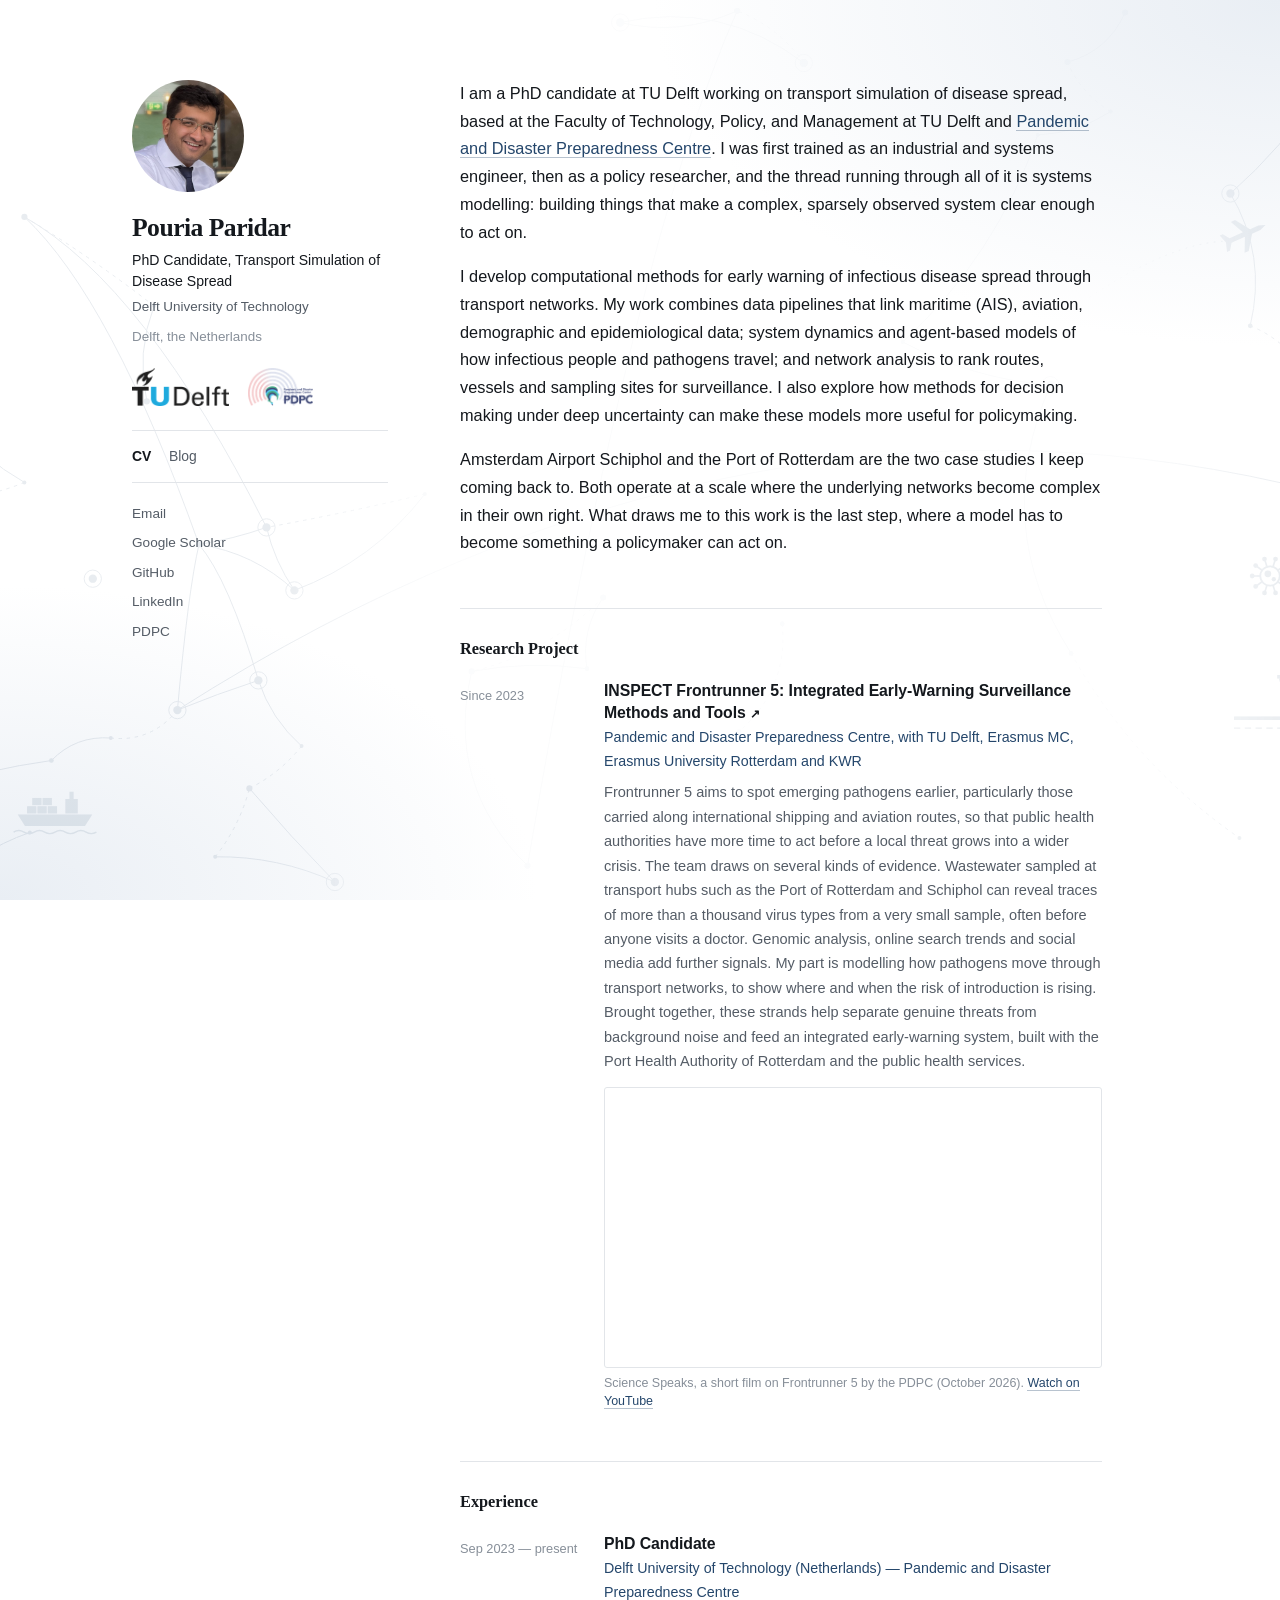
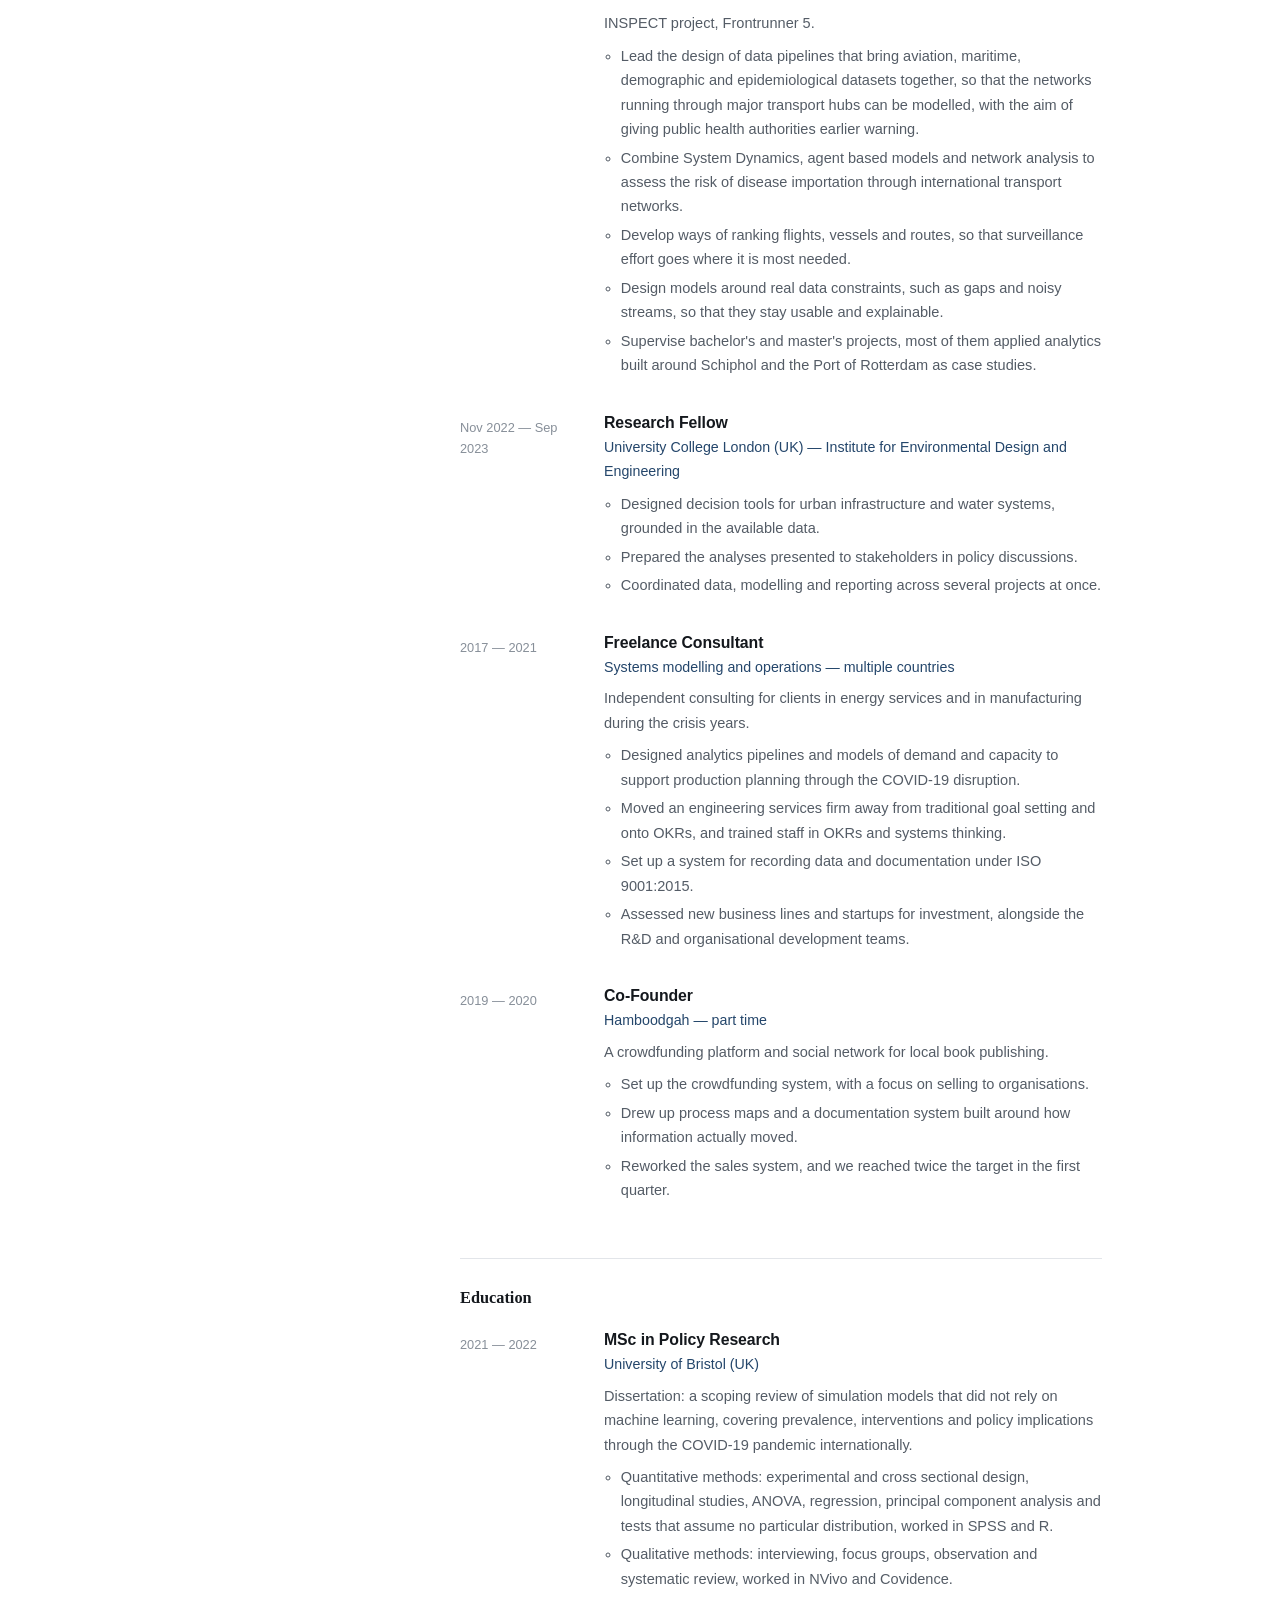
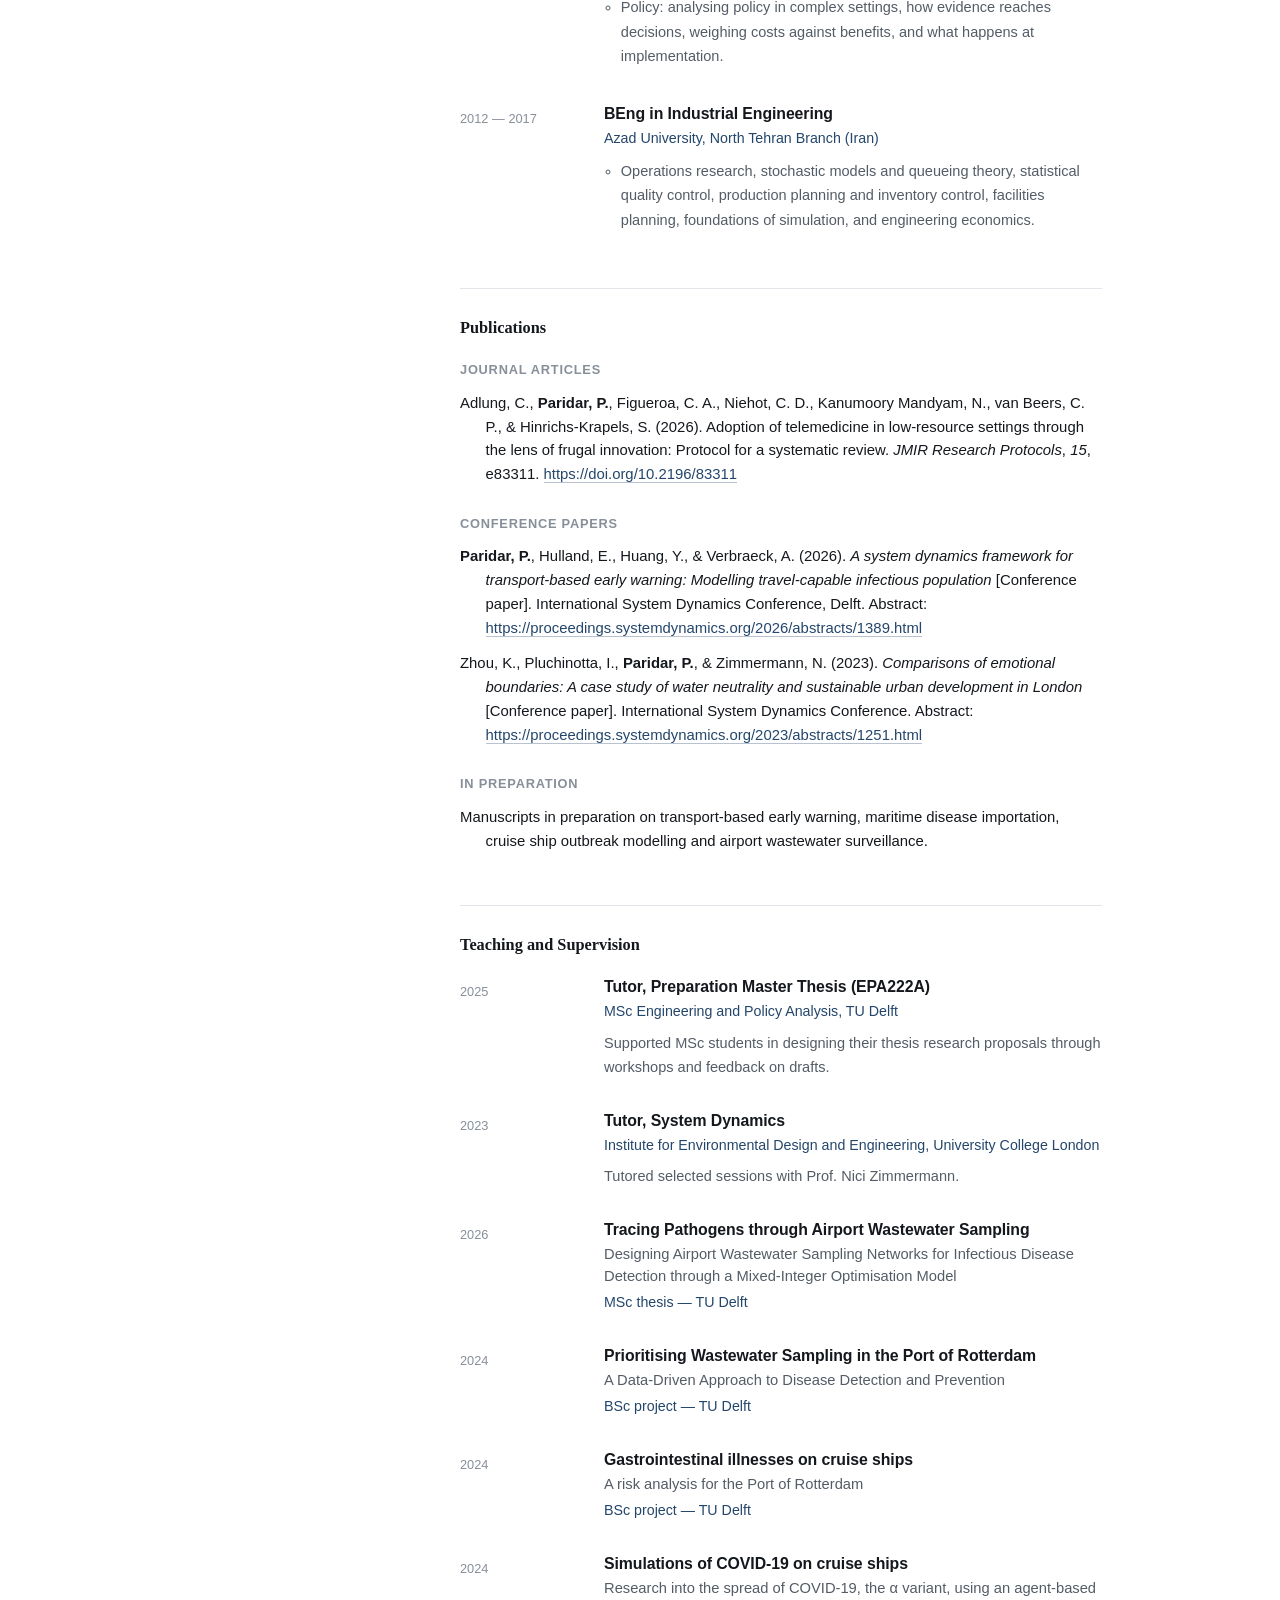
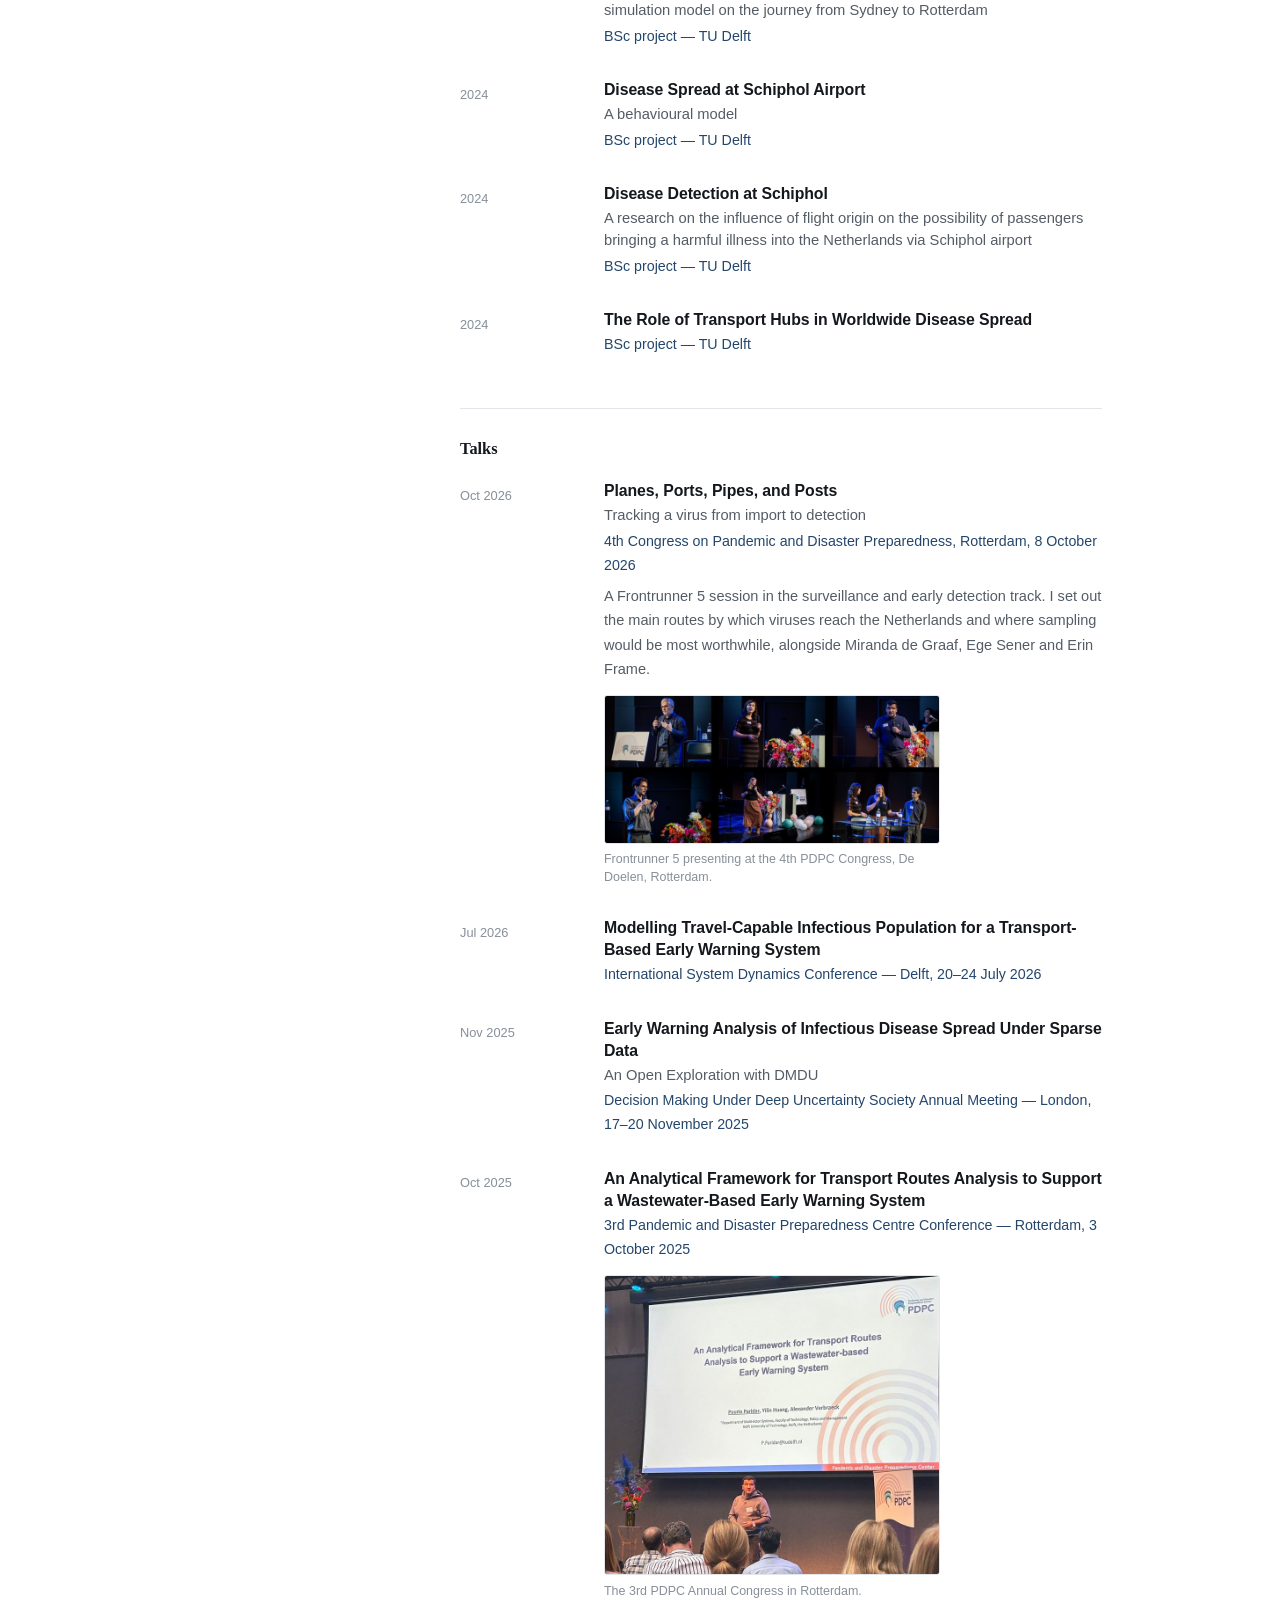
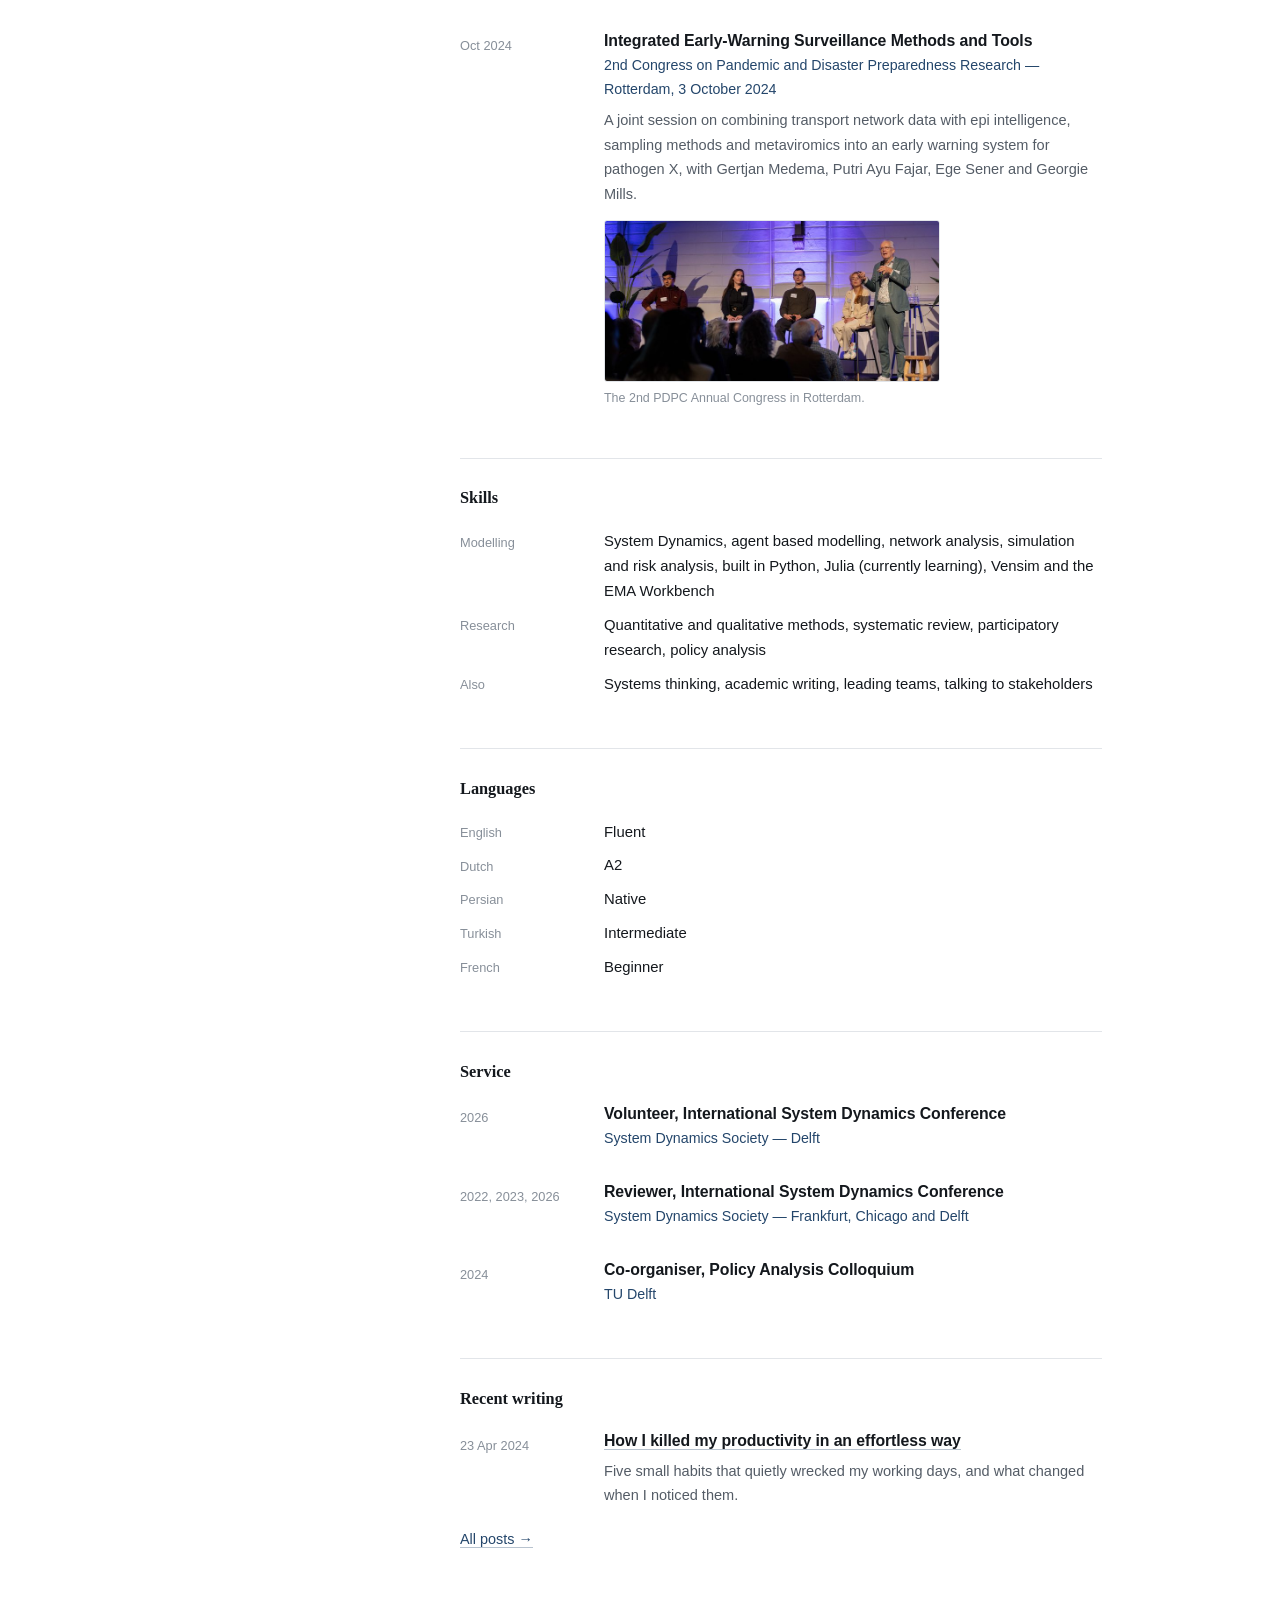
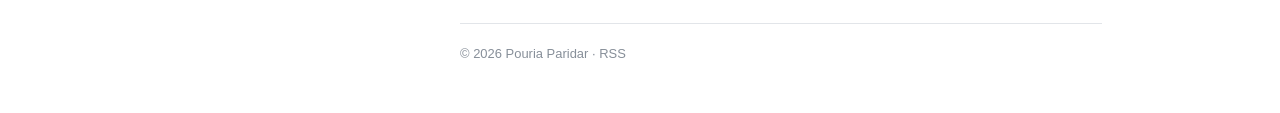
==== index.html @ 0427df31 "Revise introduction in index.html Updated the introduction section to clarify education and research" ====
<!DOCTYPE html>
<html lang="en">
<head>
<meta charset="utf-8">
<meta name="viewport" content="width=device-width, initial-scale=1">
<title>Pouria Paridar — PhD Candidate, TU Delft</title>
<meta name="description" content="PhD candidate at TU Delft, modelling how infectious disease travels through international transport networks and how we might see it coming.">
<link rel="canonical" href="https://paparidar.github.io/">
<meta property="og:type" content="profile">
<meta property="og:site_name" content="Pouria Paridar">
<meta property="og:title" content="Pouria Paridar — PhD Candidate, TU Delft">
<meta property="og:description" content="PhD candidate at TU Delft, modelling how infectious disease travels through international transport networks and how we might see it coming.">
<meta property="og:url" content="https://paparidar.github.io/"><meta property="og:image" content="https://paparidar.github.io/assets/og-card.jpg">
<meta property="og:image:alt" content="Pouria Paridar, PhD Candidate, Transport Simulation of Disease Spread">
<meta name="twitter:card" content="summary_large_image">
<meta name="twitter:title" content="Pouria Paridar — PhD Candidate, TU Delft">
<meta name="twitter:description" content="PhD candidate at TU Delft, modelling how infectious disease travels through international transport networks and how we might see it coming.">
<meta name="twitter:image" content="https://paparidar.github.io/assets/og-card.jpg">
<link rel="stylesheet" href="assets/style.css?v=96eea53f">
<link rel="alternate" type="application/rss+xml" title="Pouria Paridar — blog" href="feed.xml">
<script type="application/ld+json">{
  "@context": "https://schema.org",
  "@type": "Person",
  "name": "Pouria Paridar",
  "url": "https://paparidar.github.io/",
  "description": "PhD candidate at TU Delft, modelling how infectious disease travels through international transport networks and how we might see it coming.",
  "image": "https://paparidar.github.io/assets/photo.jpg",
  "jobTitle": "PhD Candidate, Transport Simulation of Disease Spread",
  "affiliation": {
    "@type": "Organization",
    "name": "Delft University of Technology"
  },
  "email": "P.Paridar@tudelft.nl",
  "sameAs": [
    "https://scholar.google.com/citations?user=SmKrObsAAAAJ&hl=en",
    "https://github.com/paparidar",
    "https://www.linkedin.com/in/pouria-paridar/",
    "https://convergence.nl/pandemic-disaster-preparedness-center/"
  ]
}</script>
<link rel="icon" href="data:image/svg+xml,<svg xmlns='http://www.w3.org/2000/svg' viewBox='0 0 100 100'><text y='.9em' font-size='90'>◆</text></svg>">
</head>
<body>
<a class="skip" href="#main">Skip to content</a>
<div class="layout">

  <aside class="sidebar">
<img class="avatar" src="assets/photo.jpg?v=2445acef" alt="Pouria Paridar">    <h1 class="sb-name"><a href="">Pouria Paridar</a></h1>
    <p class="sb-role">PhD Candidate, Transport Simulation of Disease Spread</p>
<p class="sb-affil">Delft University of Technology</p><p class="sb-meta">Delft, the Netherlands</p>
    <ul class="sb-logos">
      <li>
        <a href="https://www.tudelft.nl/" aria-label="Delft University of Technology">
          <img src="assets/logo-tudelft.png?v=87df6c81" alt="Delft University of Technology" loading="lazy">
        </a>
      </li>
      <li>
        <a href="https://convergence.nl/pandemic-disaster-preparedness-center/" aria-label="Pandemic and Disaster Preparedness Center">
          <img src="assets/logo-pdpc.png?v=f8505215" alt="Pandemic and Disaster Preparedness Center" loading="lazy">
        </a>
      </li>
    </ul>

    <nav class="sb-nav">
      <a href="" class="on">CV</a>
      <a href="blog/">Blog</a>
    </nav>

    <ul class="sb-links">
<li><a href="mailto:P.Paridar@tudelft.nl">Email</a></li><li><a href="https://scholar.google.com/citations?user=SmKrObsAAAAJ&amp;hl=en">Google Scholar</a></li><li><a href="https://github.com/paparidar">GitHub</a></li><li><a href="https://www.linkedin.com/in/pouria-paridar/">LinkedIn</a></li><li><a href="https://convergence.nl/pandemic-disaster-preparedness-center/">PDPC</a></li>    </ul>
  </aside>

  <main id="main" class="content">

<section class="intro">
  <p>I am a PhD candidate at TU Delft working on transport simulation of disease
spread, based at the Faculty of Technology, Policy, and Management at TU Delft and <a href="https://convergence.nl/pandemic-disaster-preparedness-center/">Pandemic and Disaster Preparedness
Centre</a>. I was first trained as an
industrial and systems engineer, then as a policy researcher, and the thread
running through all of it is systems modelling: building things that make a
complex, sparsely observed system clear enough to act on.</p>
<p>I develop computational methods for early warning of infectious disease
spread through transport networks. My work combines data pipelines that link
maritime (AIS), aviation, demographic and epidemiological data; system
dynamics and agent-based models of how infectious people and pathogens
travel; and network analysis to rank routes, vessels and sampling sites for
surveillance. I also explore how methods for decision making under deep
uncertainty can make these models more useful for policymaking.</p>
<p>Amsterdam Airport Schiphol and the Port of Rotterdam are the two case studies
I keep coming back to. Both operate at a scale where the underlying networks
become complex in their own right. What draws me to this work is the last
step, where a model has to become something a policymaker can act on.</p>
</section>

<section class="sec">
  <h2>Research Project</h2>

  <ul class="entries">
    <li class="entry">
      <div class="when">Since 2023</div>
      <div class="what">
        <h3>INSPECT Frontrunner 5: Integrated Early-Warning Surveillance Methods and Tools <a class="ext" href="https://convergence.nl/science-speaks-frontrunner-5-integrated-early-warning-surveillance-methods-and-tools/">↗</a></h3>
<p class="sub">Pandemic and Disaster Preparedness Centre, with TU Delft, Erasmus MC, Erasmus University Rotterdam and KWR</p><p class="det">Frontrunner 5 aims to spot emerging pathogens earlier, particularly those carried along international shipping and aviation routes, so that public health authorities have more time to act before a local threat grows into a wider crisis. The team draws on several kinds of evidence. Wastewater sampled at transport hubs such as the Port of Rotterdam and Schiphol can reveal traces of more than a thousand virus types from a very small sample, often before anyone visits a doctor. Genomic analysis, online search trends and social media add further signals. My part is modelling how pathogens move through transport networks, to show where and when the risk of introduction is rising. Brought together, these strands help separate genuine threats from background noise and feed an integrated early-warning system, built with the Port Health Authority of Rotterdam and the public health services.</p>        <figure class="entry-video">
          <div class="video-frame">
            <iframe src="https://www.youtube-nocookie.com/embed/Dejvy3YEXMM" title="Science Speaks, a short film on Frontrunner 5 by the PDPC (October 2026)." loading="lazy" allow="accelerometer; encrypted-media; gyroscope; picture-in-picture; fullscreen" allowfullscreen></iframe>
          </div>
<figcaption>Science Speaks, a short film on Frontrunner 5 by the PDPC (October 2026). <a href="https://youtu.be/Dejvy3YEXMM">Watch on YouTube</a></figcaption>        </figure>
      </div>
    </li>
  </ul>

</section>
<section class="sec">
  <h2>Experience</h2>

  <ul class="entries">
    <li class="entry">
      <div class="when">Sep 2023 — present</div>
      <div class="what">
        <h3>PhD Candidate</h3>
<p class="sub">Delft University of Technology (Netherlands) — Pandemic and Disaster Preparedness Centre</p><p class="det">INSPECT project, Frontrunner 5.</p><ul class="bul"><li>Lead the design of data pipelines that bring aviation, maritime, demographic and epidemiological datasets together, so that the networks running through major transport hubs can be modelled, with the aim of giving public health authorities earlier warning.</li><li>Combine System Dynamics, agent based models and network analysis to assess the risk of disease importation through international transport networks.</li><li>Develop ways of ranking flights, vessels and routes, so that surveillance effort goes where it is most needed.</li><li>Design models around real data constraints, such as gaps and noisy streams, so that they stay usable and explainable.</li><li>Supervise bachelor&#39;s and master&#39;s projects, most of them applied analytics built around Schiphol and the Port of Rotterdam as case studies.</li></ul>      </div>
    </li>
    <li class="entry">
      <div class="when">Nov 2022 — Sep 2023</div>
      <div class="what">
        <h3>Research Fellow</h3>
<p class="sub">University College London (UK) — Institute for Environmental Design and Engineering</p><ul class="bul"><li>Designed decision tools for urban infrastructure and water systems, grounded in the available data.</li><li>Prepared the analyses presented to stakeholders in policy discussions.</li><li>Coordinated data, modelling and reporting across several projects at once.</li></ul>      </div>
    </li>
    <li class="entry">
      <div class="when">2017 — 2021</div>
      <div class="what">
        <h3>Freelance Consultant</h3>
<p class="sub">Systems modelling and operations — multiple countries</p><p class="det">Independent consulting for clients in energy services and in manufacturing during the crisis years.</p><ul class="bul"><li>Designed analytics pipelines and models of demand and capacity to support production planning through the COVID-19 disruption.</li><li>Moved an engineering services firm away from traditional goal setting and onto OKRs, and trained staff in OKRs and systems thinking.</li><li>Set up a system for recording data and documentation under ISO 9001:2015.</li><li>Assessed new business lines and startups for investment, alongside the R&amp;D and organisational development teams.</li></ul>      </div>
    </li>
    <li class="entry">
      <div class="when">2019 — 2020</div>
      <div class="what">
        <h3>Co-Founder</h3>
<p class="sub">Hamboodgah — part time</p><p class="det">A crowdfunding platform and social network for local book publishing.</p><ul class="bul"><li>Set up the crowdfunding system, with a focus on selling to organisations.</li><li>Drew up process maps and a documentation system built around how information actually moved.</li><li>Reworked the sales system, and we reached twice the target in the first quarter.</li></ul>      </div>
    </li>
  </ul>

</section>
<section class="sec">
  <h2>Education</h2>

  <ul class="entries">
    <li class="entry">
      <div class="when">2021 — 2022</div>
      <div class="what">
        <h3>MSc in Policy Research</h3>
<p class="sub">University of Bristol (UK)</p><p class="det">Dissertation: a scoping review of simulation models that did not rely on machine learning, covering prevalence, interventions and policy implications through the COVID-19 pandemic internationally.</p><ul class="bul"><li>Quantitative methods: experimental and cross sectional design, longitudinal studies, ANOVA, regression, principal component analysis and tests that assume no particular distribution, worked in SPSS and R.</li><li>Qualitative methods: interviewing, focus groups, observation and systematic review, worked in NVivo and Covidence.</li><li>Policy: analysing policy in complex settings, how evidence reaches decisions, weighing costs against benefits, and what happens at implementation.</li></ul>      </div>
    </li>
    <li class="entry">
      <div class="when">2012 — 2017</div>
      <div class="what">
        <h3>BEng in Industrial Engineering</h3>
<p class="sub">Azad University, North Tehran Branch (Iran)</p><ul class="bul"><li>Operations research, stochastic models and queueing theory, statistical quality control, production planning and inventory control, facilities planning, foundations of simulation, and engineering economics.</li></ul>      </div>
    </li>
  </ul>

</section>
<section class="sec">
  <h2>Publications</h2>

  <h3 class="pub-group">Journal articles</h3>
  <ul class="pubs">
<li>Adlung, C., <strong>Paridar, P.</strong>, Figueroa, C. A., Niehot, C. D., Kanumoory Mandyam, N., van Beers, C. P., &amp; Hinrichs-Krapels, S. (2026). Adoption of telemedicine in low-resource settings through the lens of frugal innovation: Protocol for a systematic review. <em>JMIR Research Protocols</em>, <em>15</em>, e83311. <a href="https://doi.org/10.2196/83311">https://doi.org/10.2196/83311</a></li>  </ul>
  <h3 class="pub-group">Conference papers</h3>
  <ul class="pubs">
<li><strong>Paridar, P.</strong>, Hulland, E., Huang, Y., &amp; Verbraeck, A. (2026). <em>A system dynamics framework for transport-based early warning: Modelling travel-capable infectious population</em> [Conference paper]. International System Dynamics Conference, Delft. Abstract: <a href="https://proceedings.systemdynamics.org/2026/abstracts/1389.html">https://proceedings.systemdynamics.org/2026/abstracts/1389.html</a></li><li>Zhou, K., Pluchinotta, I., <strong>Paridar, P.</strong>, &amp; Zimmermann, N. (2023). <em>Comparisons of emotional boundaries: A case study of water neutrality and sustainable urban development in London</em> [Conference paper]. International System Dynamics Conference. Abstract: <a href="https://proceedings.systemdynamics.org/2023/abstracts/1251.html">https://proceedings.systemdynamics.org/2023/abstracts/1251.html</a></li>  </ul>
  <h3 class="pub-group">In preparation</h3>
  <ul class="pubs">
<li>Manuscripts in preparation on transport-based early warning, maritime disease importation, cruise ship outbreak modelling and airport wastewater surveillance.</li>  </ul>

</section>
<section class="sec">
  <h2>Teaching and Supervision</h2>

  <ul class="entries">
    <li class="entry">
      <div class="when">2025</div>
      <div class="what">
        <h3>Tutor, Preparation Master Thesis (EPA222A)</h3>
<p class="sub">MSc Engineering and Policy Analysis, TU Delft</p><p class="det">Supported MSc students in designing their thesis research proposals through workshops and feedback on drafts.</p>      </div>
    </li>
    <li class="entry">
      <div class="when">2023</div>
      <div class="what">
        <h3>Tutor, System Dynamics</h3>
<p class="sub">Institute for Environmental Design and Engineering, University College London</p><p class="det">Tutored selected sessions with Prof. Nici Zimmermann.</p>      </div>
    </li>
    <li class="entry">
      <div class="when">2026</div>
      <div class="what">
        <h3>Tracing Pathogens through Airport Wastewater Sampling</h3>
<p class="titlecont">Designing Airport Wastewater Sampling Networks for Infectious Disease Detection through a Mixed-Integer Optimisation Model</p><p class="sub">MSc thesis — TU Delft</p>      </div>
    </li>
    <li class="entry">
      <div class="when">2024</div>
      <div class="what">
        <h3>Prioritising Wastewater Sampling in the Port of Rotterdam</h3>
<p class="titlecont">A Data-Driven Approach to Disease Detection and Prevention</p><p class="sub">BSc project — TU Delft</p>      </div>
    </li>
    <li class="entry">
      <div class="when">2024</div>
      <div class="what">
        <h3>Gastrointestinal illnesses on cruise ships</h3>
<p class="titlecont">A risk analysis for the Port of Rotterdam</p><p class="sub">BSc project — TU Delft</p>      </div>
    </li>
    <li class="entry">
      <div class="when">2024</div>
      <div class="what">
        <h3>Simulations of COVID-19 on cruise ships</h3>
<p class="titlecont">Research into the spread of COVID-19, the α variant, using an agent-based simulation model on the journey from Sydney to Rotterdam</p><p class="sub">BSc project — TU Delft</p>      </div>
    </li>
    <li class="entry">
      <div class="when">2024</div>
      <div class="what">
        <h3>Disease Spread at Schiphol Airport</h3>
<p class="titlecont">A behavioural model</p><p class="sub">BSc project — TU Delft</p>      </div>
    </li>
    <li class="entry">
      <div class="when">2024</div>
      <div class="what">
        <h3>Disease Detection at Schiphol</h3>
<p class="titlecont">A research on the influence of flight origin on the possibility of passengers bringing a harmful illness into the Netherlands via Schiphol airport</p><p class="sub">BSc project — TU Delft</p>      </div>
    </li>
    <li class="entry">
      <div class="when">2024</div>
      <div class="what">
        <h3>The Role of Transport Hubs in Worldwide Disease Spread</h3>
<p class="sub">BSc project — TU Delft</p>      </div>
    </li>
  </ul>

</section>
<section class="sec">
  <h2>Talks</h2>

  <ul class="entries">
    <li class="entry">
      <div class="when">Oct 2026</div>
      <div class="what">
        <h3>Planes, Ports, Pipes, and Posts</h3>
<p class="titlecont">Tracking a virus from import to detection</p><p class="sub">4th Congress on Pandemic and Disaster Preparedness, Rotterdam, 8 October 2026</p><p class="det">A Frontrunner 5 session in the surveillance and early detection track. I set out the main routes by which viruses reach the Netherlands and where sampling would be most worthwhile, alongside Miranda de Graaf, Ege Sener and Erin Frame.</p>        <figure class="entry-fig">
          <a href="assets/talk-pdpc-2026.jpg?v=cd24a3bf">
            <img src="assets/talk-pdpc-2026-thumb.jpg?v=20145aa0" alt="Frontrunner 5 presenting at the 4th PDPC Congress, De Doelen, Rotterdam." loading="lazy">
          </a>
<figcaption>Frontrunner 5 presenting at the 4th PDPC Congress, De Doelen, Rotterdam.</figcaption>        </figure>
      </div>
    </li>
    <li class="entry">
      <div class="when">Jul 2026</div>
      <div class="what">
        <h3>Modelling Travel-Capable Infectious Population for a Transport-Based Early Warning System</h3>
<p class="sub">International System Dynamics Conference — Delft, 20–24 July 2026</p>      </div>
    </li>
    <li class="entry">
      <div class="when">Nov 2025</div>
      <div class="what">
        <h3>Early Warning Analysis of Infectious Disease Spread Under Sparse Data</h3>
<p class="titlecont">An Open Exploration with DMDU</p><p class="sub">Decision Making Under Deep Uncertainty Society Annual Meeting — London, 17–20 November 2025</p>      </div>
    </li>
    <li class="entry">
      <div class="when">Oct 2025</div>
      <div class="what">
        <h3>An Analytical Framework for Transport Routes Analysis to Support a Wastewater-Based Early Warning System</h3>
<p class="sub">3rd Pandemic and Disaster Preparedness Centre Conference — Rotterdam, 3 October 2025</p>        <figure class="entry-fig">
          <a href="assets/talk-pdpc-2025.jpg?v=fad2573b">
            <img src="assets/talk-pdpc-2025-thumb.jpg?v=8a7d8f2b" alt="The 3rd PDPC Annual Congress in Rotterdam." loading="lazy">
          </a>
<figcaption>The 3rd PDPC Annual Congress in Rotterdam.</figcaption>        </figure>
      </div>
    </li>
    <li class="entry">
      <div class="when">Oct 2024</div>
      <div class="what">
        <h3>Integrated Early-Warning Surveillance Methods and Tools</h3>
<p class="sub">2nd Congress on Pandemic and Disaster Preparedness Research — Rotterdam, 3 October 2024</p><p class="det">A joint session on combining transport network data with epi intelligence, sampling methods and metaviromics into an early warning system for pathogen X, with Gertjan Medema, Putri Ayu Fajar, Ege Sener and Georgie Mills.</p>        <figure class="entry-fig">
          <a href="assets/talk-pdpc-2024.jpg?v=53b5f71e">
            <img src="assets/talk-pdpc-2024-thumb.jpg?v=5291f3f0" alt="The 2nd PDPC Annual Congress in Rotterdam." loading="lazy">
          </a>
<figcaption>The 2nd PDPC Annual Congress in Rotterdam.</figcaption>        </figure>
      </div>
    </li>
  </ul>

</section>
<section class="sec">
  <h2>Skills</h2>

  <dl class="groups">
    <dt>Modelling</dt><dd>System Dynamics, agent based modelling, network analysis, simulation and risk analysis, built in Python, Julia (currently learning), Vensim and the EMA Workbench</dd>
    <dt>Research</dt><dd>Quantitative and qualitative methods, systematic review, participatory research, policy analysis</dd>
    <dt>Also</dt><dd>Systems thinking, academic writing, leading teams, talking to stakeholders</dd>
  </dl>

</section>
<section class="sec">
  <h2>Languages</h2>

  <dl class="groups">
    <dt>English</dt><dd>Fluent</dd>
    <dt>Dutch</dt><dd>A2</dd>
    <dt>Persian</dt><dd>Native</dd>
    <dt>Turkish</dt><dd>Intermediate</dd>
    <dt>French</dt><dd>Beginner</dd>
  </dl>

</section>
<section class="sec">
  <h2>Service</h2>

  <ul class="entries">
    <li class="entry">
      <div class="when">2026</div>
      <div class="what">
        <h3>Volunteer, International System Dynamics Conference</h3>
<p class="sub">System Dynamics Society — Delft</p>      </div>
    </li>
    <li class="entry">
      <div class="when">2022, 2023, 2026</div>
      <div class="what">
        <h3>Reviewer, International System Dynamics Conference</h3>
<p class="sub">System Dynamics Society — Frankfurt, Chicago and Delft</p>      </div>
    </li>
    <li class="entry">
      <div class="when">2024</div>
      <div class="what">
        <h3>Co-organiser, Policy Analysis Colloquium</h3>
<p class="sub">TU Delft</p>      </div>
    </li>
  </ul>

</section>

<section class="sec">
  <h2>Recent writing</h2>
  <ul class="entries">
    <li class="entry">
      <div class="when">23 Apr 2024</div>
      <div class="what"><h3><a href="blog/how-i-killed-my-productivity-in-an-effortless-way/">How I killed my productivity in an effortless way</a></h3>
<p class="det">Five small habits that quietly wrecked my working days, and what changed when I noticed them.</p></div>
    </li>
  </ul>
  <p class="more"><a href="blog/">All posts →</a></p>
</section>

    <footer class="foot">
      <p>© 2026 Pouria Paridar · <a href="feed.xml">RSS</a></p>
    </footer>
  </main>

</div>
</body>
</html>
---- assets/style.css ----
/* --------------------------------------------------------------------------
   Academic / clean theme
   Sans-serif for reading, serif reserved for display type.
   -------------------------------------------------------------------------- */

:root {
  --bg:        #ffffff;
  --bg-soft:   #f5f6f8;
  --ink:       #14181d;
  --ink-soft:  #545c66;
  --ink-faint: #878f99;
  --rule:      #e2e5e9;
  --accent:    #24466b;
  --accent-bg: #e9eef4;

  --sans: -apple-system, BlinkMacSystemFont, "Segoe UI", Inter,
          "Helvetica Neue", Arial, sans-serif;
  --serif: "Iowan Old Style", "Palatino Linotype", Palatino, "Source Serif 4",
           Georgia, "Times New Roman", serif;

  --measure: 70ch;
}

@media (prefers-color-scheme: dark) {
  :root {
    --bg:        #101317;
    --bg-soft:   #181c21;
    --ink:       #e8ebef;
    --ink-soft:  #a1a9b3;
    --ink-faint: #757d87;
    --rule:      #272c32;
    --accent:    #93b5d8;
    --accent-bg: #1a222c;
  }
}

*, *::before, *::after { box-sizing: border-box; }

html { -webkit-text-size-adjust: 100%; }

body {
  margin: 0;
  position: relative;
  background:
    radial-gradient(ellipse 70% 55% at 100% 0%, var(--accent-bg), transparent 70%),
    radial-gradient(ellipse 60% 50% at 0% 100%, var(--accent-bg), transparent 70%),
    var(--bg);
  background-attachment: fixed;
  color: var(--ink);
  font-family: var(--sans);
  font-size: 16.5px;
  line-height: 1.68;
  -moz-osx-font-smoothing: grayscale;
  -webkit-font-smoothing: antialiased;
}

a {
  color: var(--accent);
  text-decoration: none;
  border-bottom: 1px solid color-mix(in srgb, var(--accent) 32%, transparent);
  text-underline-offset: 2px;
  transition: border-color .15s ease;
}
a:hover { border-bottom-color: var(--accent); }

.skip { position: absolute; left: -9999px; }

/* faint transport network behind the page: hubs, sea lanes (dashed), flights (arcs) */
body::before {
  content: "";
  position: fixed; inset: 0;
  z-index: -1;
  pointer-events: none;
  background: var(--accent);
  opacity: .10;
  -webkit-mask: url("bg-network.svg") center / cover no-repeat;
          mask: url("bg-network.svg") center / cover no-repeat;
}
@media (prefers-color-scheme: dark) { body::before { opacity: .12; } }
/* phones: a portrait screen only sees the faded middle of the wide drawing,
   so show its two busy corners instead (plane/airport top right, ship bottom left) */
@media (max-width: 760px) {
  body::before {
    opacity: .14;
    -webkit-mask:
      url("bg-network.svg") right 0 top 0 / 700px auto no-repeat,
      url("bg-network.svg") left 0 bottom 0 / 700px auto no-repeat;
            mask:
      url("bg-network.svg") right 0 top 0 / 700px auto no-repeat,
      url("bg-network.svg") left 0 bottom 0 / 700px auto no-repeat;
  }
  body { background-attachment: scroll; }
}
@media print { body::before { display: none; } body { background: #fff; } }
.skip:focus {
  left: 1rem; top: 1rem; background: var(--bg); padding: .5rem .8rem;
  border: 1px solid var(--rule); z-index: 10;
}

/* ---------- layout ---------- */

.layout {
  max-width: 1080px;
  margin: 0 auto;
  padding: 5rem 2rem 3rem;
  display: grid;
  grid-template-columns: 16rem minmax(0, 1fr);
  gap: 4.5rem;
  align-items: start;
}

.sidebar { position: sticky; top: 4rem; }

.content { min-width: 0; max-width: var(--measure); }

/* ---------- sidebar ---------- */

.avatar {
  width: 7rem; height: 7rem;
  border-radius: 50%;
  object-fit: cover;
  display: block;
  margin-bottom: 1.3rem;
  filter: saturate(.94);
}

.sb-name {
  font-family: var(--serif);
  font-size: 1.6rem;
  font-weight: 600;
  letter-spacing: -.02em;
  line-height: 1.15;
  margin: 0 0 .5rem;
}
.sb-name a { color: var(--ink); border: 0; }

.sb-role   { margin: 0; font-size: .88rem; line-height: 1.5; color: var(--ink); }
.sb-affil  { margin: .2rem 0 0; font-size: .84rem; color: var(--ink-soft); }
.sb-meta   { margin: .5rem 0 0; font-size: .84rem; color: var(--ink-faint); }

/* affiliation marks, shown in their own colours */
.sb-logos {
  list-style: none;
  margin: 1.2rem 0 0;
  padding: 0;
  display: flex;
  align-items: center;
  flex-wrap: wrap;
  gap: .7rem 1.15rem;
}
.sb-logos li { margin: 0; }
.sb-logos a { border: 0; display: block; }
.sb-logos img {
  display: block;
  height: 38px;
  width: auto;
  object-fit: contain;
  opacity: .88;
  transition: opacity .15s ease;
}
.sb-logos a:hover img { opacity: 1; }

@media (prefers-color-scheme: dark) {
  /* both marks are dark ink drawn for white paper, so give them white paper */
  .sb-logos img {
    background: #fff;
    padding: 5px 7px;
    border-radius: 3px;
    opacity: .92;
  }
}

.sb-nav {
  margin: 1.5rem 0 1.25rem;
  padding: .85rem 0;
  border-top: 1px solid var(--rule);
  border-bottom: 1px solid var(--rule);
  display: flex;
  gap: 1.1rem;
  font-size: .87rem;
}
.sb-nav a { color: var(--ink-soft); border: 0; }
.sb-nav a:hover { color: var(--accent); }
.sb-nav a.on { color: var(--ink); font-weight: 600; }

.sb-links { list-style: none; margin: 0; padding: 0; font-size: .85rem; }
.sb-links li { margin: 0 0 .42rem; }
.sb-links a {
  color: var(--ink-soft);
  border-bottom: 1px solid transparent;
  padding-bottom: 1px;
}
.sb-links a:hover { color: var(--accent); border-bottom-color: var(--accent); }

/* ---------- content ---------- */

.intro { font-size: 1.02rem; line-height: 1.7; }
.intro p { margin: 0 0 1.05rem; }
.intro p:first-child { margin-top: 0; }

.sec {
  margin-top: 3.2rem;
  padding-top: 1.6rem;
  border-top: 1px solid var(--rule);
}

.sec h2 {
  font-family: var(--serif);
  font-size: 1.02rem;
  font-weight: 600;
  letter-spacing: 0;
  color: var(--ink);
  margin: 0 0 1.1rem;
}

.entries { list-style: none; margin: 0; padding: 0; }

.entry {
  display: grid;
  grid-template-columns: 7.5rem minmax(0, 1fr);
  gap: 1.5rem;
  margin-bottom: 1.9rem;
}
.entry:last-child { margin-bottom: 0; }

.when {
  font-size: .8rem;
  color: var(--ink-faint);
  padding-top: .3rem;
  font-variant-numeric: tabular-nums;
}

.what h3 {
  font-size: .99rem;
  font-weight: 650;
  letter-spacing: -.005em;
  margin: 0 0 .12rem;
  line-height: 1.4;
}
.what h3 a { color: var(--ink); }
.what h3 a:hover { color: var(--accent); }
.ext { font-size: .78em; color: var(--ink-faint); border: 0; }

/* the part of a long title that follows the colon */
.titlecont {
  margin: .1rem 0 .22rem;
  font-size: .92rem;
  line-height: 1.5;
  color: var(--ink-soft);
}

.sub { margin: 0; font-size: .89rem; color: var(--accent); }
.det { margin: .4rem 0 0; font-size: .91rem; color: var(--ink-soft); }

.bul { margin: .5rem 0 0; padding-left: 1.05rem; font-size: .91rem; color: var(--ink-soft); }
.bul li { margin-bottom: .25rem; }

.tags { margin: .55rem 0 0; display: flex; flex-wrap: wrap; gap: .35rem; }
.tags span, .tag {
  font-size: .72rem;
  letter-spacing: .02em;
  background: var(--accent-bg);
  color: var(--accent);
  border: 1px solid transparent;
  border-radius: 2px;
  padding: .1rem .42rem;
}

.entry-fig { margin: .85rem 0 0; max-width: 21rem; }
.entry-fig a { border: 0; display: block; }
.entry-fig img {
  width: 100%; height: auto; display: block;
  border: 1px solid var(--rule);
  border-radius: 3px;
  transition: opacity .15s ease;
}
.entry-fig a:hover img { opacity: .88; }
.entry-fig figcaption {
  font-size: .78rem;
  color: var(--ink-faint);
  margin-top: .4rem;
  line-height: 1.45;
}

.entry-video { margin: .85rem 0 0; max-width: 32rem; }
.video-frame {
  position: relative; aspect-ratio: 16 / 9;
  border: 1px solid var(--rule); border-radius: 3px; overflow: hidden;
}
.video-frame iframe { position: absolute; inset: 0; width: 100%; height: 100%; border: 0; }
.entry-video figcaption {
  font-size: .78rem; color: var(--ink-faint); margin-top: .4rem; line-height: 1.45;
}
@media print { .entry-video .video-frame { display: none; } }

.pub-group {
  font-size: .8rem; font-weight: 600; color: var(--ink-faint);
  text-transform: uppercase; letter-spacing: .06em;
  margin: 1.6rem 0 .7rem;
}
.pub-group:first-of-type { margin-top: 0; }
.pubs { list-style: none; margin: 0; padding: 0; }
.pubs li {
  font-size: .93rem; line-height: 1.6;
  padding-left: 1.6rem; text-indent: -1.6rem;   /* APA hanging indent */
  margin-bottom: .75rem; overflow-wrap: anywhere;
}
.pubs strong { color: var(--ink); font-weight: 600; }

.groups { margin: 0; display: grid; grid-template-columns: 7.5rem minmax(0, 1fr); gap: .55rem 1.5rem; }
.groups dt { font-size: .8rem; color: var(--ink-faint); padding-top: .14rem; }
.groups dd { margin: 0; font-size: .93rem; }

.plain { margin: 0; padding-left: 1.1rem; }
.plain li { margin-bottom: .35rem; }

.more { margin-top: 1.2rem; font-size: .9rem; }

/* ---------- blog ---------- */

.pagetitle {
  font-family: var(--serif);
  font-size: 1.9rem;
  font-weight: 600;
  letter-spacing: -.02em;
  line-height: 1.2;
  margin: 0 0 .4rem;
}

.crumb { margin: 0 0 1.4rem; font-size: .87rem; }
.crumb a { color: var(--ink-faint); border: 0; }
.crumb a:hover { color: var(--accent); }

.postmeta {
  font-size: .84rem; color: var(--ink-faint);
  margin: 0 0 2rem; padding-bottom: 1.4rem;
  border-bottom: 1px solid var(--rule);
  display: flex; align-items: center; flex-wrap: wrap; gap: .4rem;
}

.prose { font-size: 1rem; }
.prose h2 {
  font-family: var(--serif);
  font-size: 1.25rem; font-weight: 600;
  margin: 2.4rem 0 .7rem; letter-spacing: -.01em;
}
.prose h3 {
  font-family: var(--serif);
  font-size: 1.08rem; font-weight: 600; margin: 1.9rem 0 .5rem;
}
.prose p  { margin: 0 0 1.15rem; }
.prose ul, .prose ol { margin: 0 0 1.15rem; padding-left: 1.3rem; }
.prose li { margin-bottom: .35rem; }
.prose img { max-width: 100%; height: auto; border-radius: 3px; }
.prose hr { border: 0; border-top: 1px solid var(--rule); margin: 2.4rem 0; }

.prose blockquote {
  margin: 0 0 1.15rem;
  padding: .1rem 0 .1rem 1.15rem;
  border-left: 2px solid var(--rule);
  color: var(--ink-soft);
}

.prose code {
  font-family: ui-monospace, SFMono-Regular, "SF Mono", Menlo, Consolas, monospace;
  font-size: .86em;
  background: var(--bg-soft);
  border: 1px solid var(--rule);
  border-radius: 3px;
  padding: .08em .32em;
}

.prose pre {
  background: var(--bg-soft);
  border: 1px solid var(--rule);
  border-radius: 5px;
  padding: .95rem 1.1rem;
  overflow-x: auto;
  margin: 0 0 1.15rem;
  line-height: 1.55;
}
.prose pre code { background: none; border: 0; padding: 0; font-size: .85rem; }

.prose table { width: 100%; border-collapse: collapse; font-size: .92rem; margin: 0 0 1.15rem; }
.prose th, .prose td { text-align: left; padding: .45rem .7rem; border-bottom: 1px solid var(--rule); }
.prose th { font-weight: 600; color: var(--ink-soft); }

/* ---------- footer ---------- */

.foot {
  margin-top: 4.5rem;
  padding-top: 1.2rem;
  border-top: 1px solid var(--rule);
  font-size: .81rem;
  color: var(--ink-faint);
}
.foot p { margin: 0; }
.foot a { color: var(--ink-faint); border: 0; }
.foot a:hover { color: var(--accent); }

/* ---------- responsive ---------- */

@media (max-width: 860px) {
  .layout {
    grid-template-columns: 1fr;
    gap: 2.5rem;
    padding: 2.5rem 1.4rem 2.5rem;
  }
  .sidebar { position: static; }
  .avatar { width: 5.5rem; height: 5.5rem; }
  .content { max-width: none; }
  .entry { grid-template-columns: 1fr; gap: .15rem; }
  .when { padding-top: 0; }
  .groups { grid-template-columns: 1fr; gap: .05rem 0; }
  .groups dd { margin-bottom: .7rem; }
}

/* ---------- print (CV as PDF) ---------- */

@media print {
  :root { --ink: #000; --ink-soft: #333; --ink-faint: #666; --rule: #ccc; --accent: #000; }
  body { font-size: 10.5pt; background: #fff; }
  .layout { display: block; max-width: none; padding: 0; }
  .sidebar { position: static; margin-bottom: 1.4rem; }
  .avatar, .sb-nav, .foot, .skip { display: none; }
  .sb-logos img { filter: none; opacity: 1; height: 22px; }
  .content { max-width: none; }
  .sec { margin-top: 1.4rem; padding-top: 1rem; page-break-inside: avoid; }
  .sub { color: #333; }
  a { color: #000; border: 0; }
}
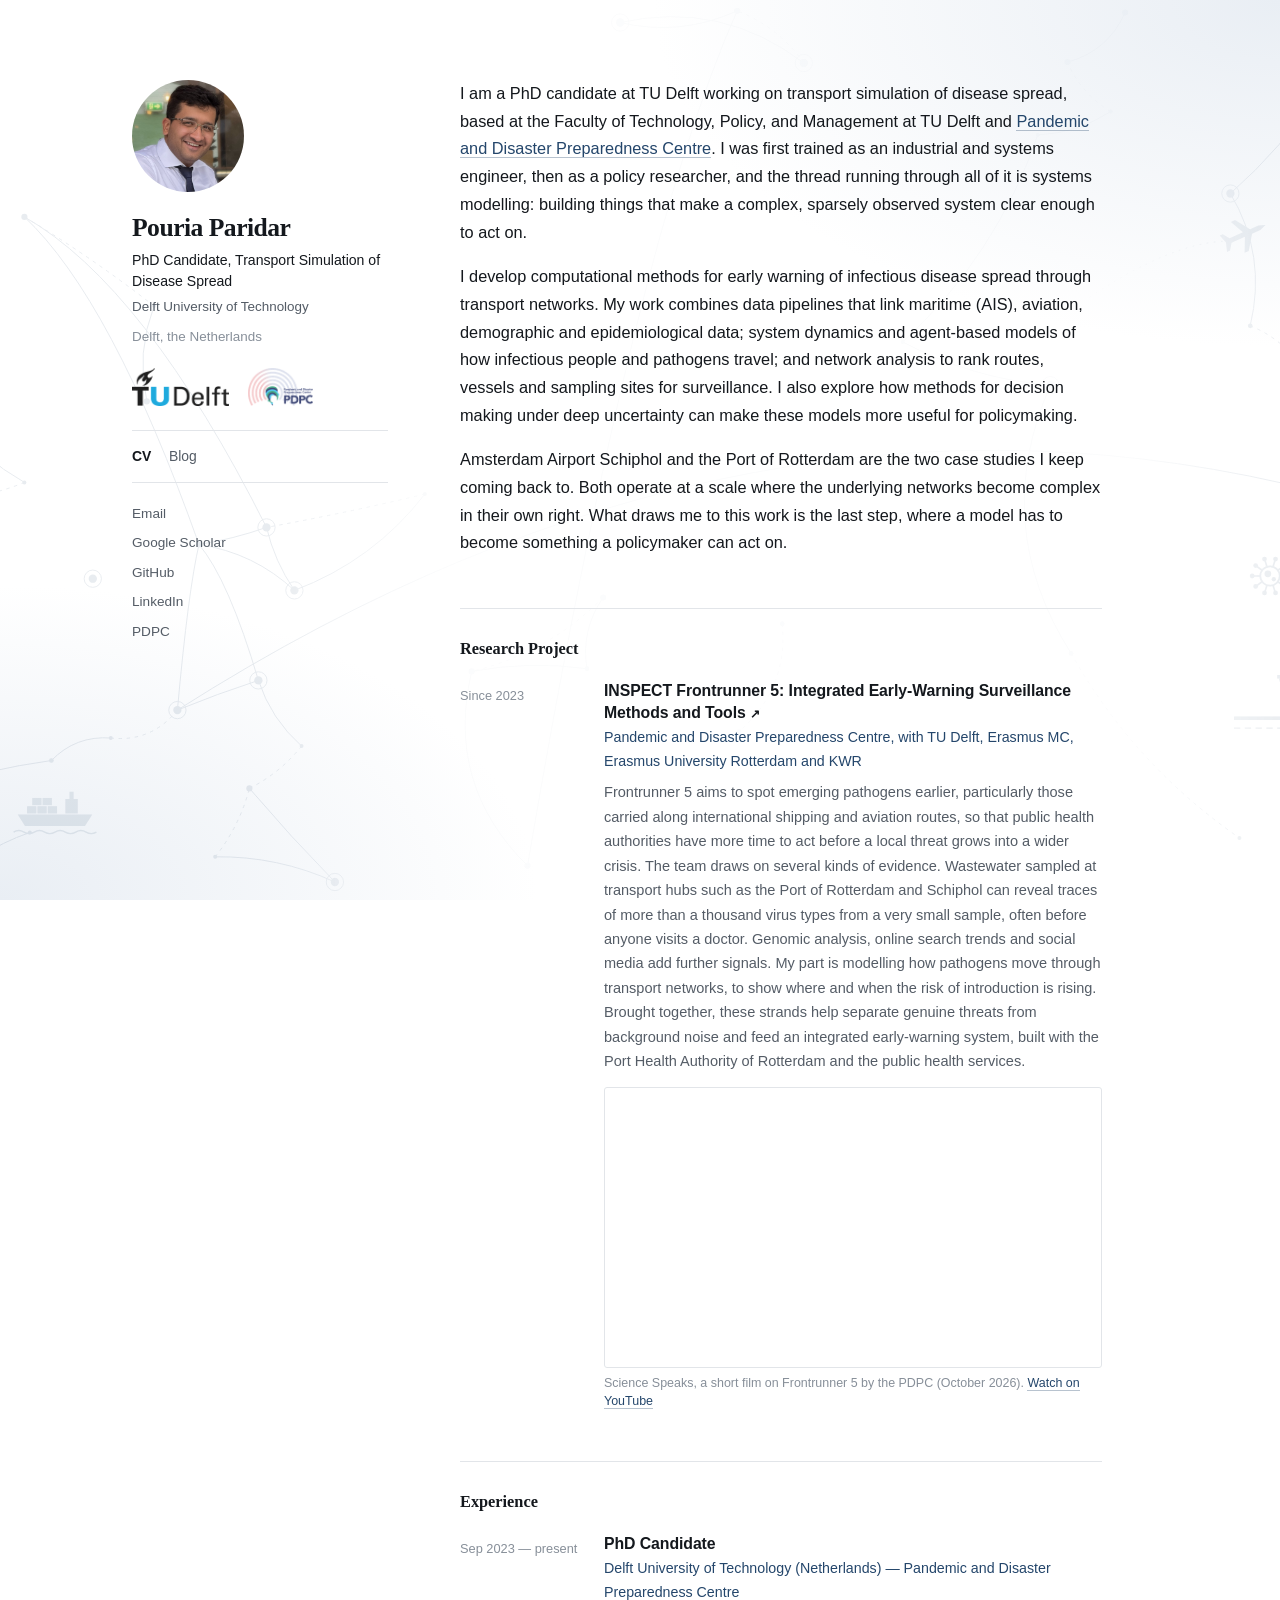
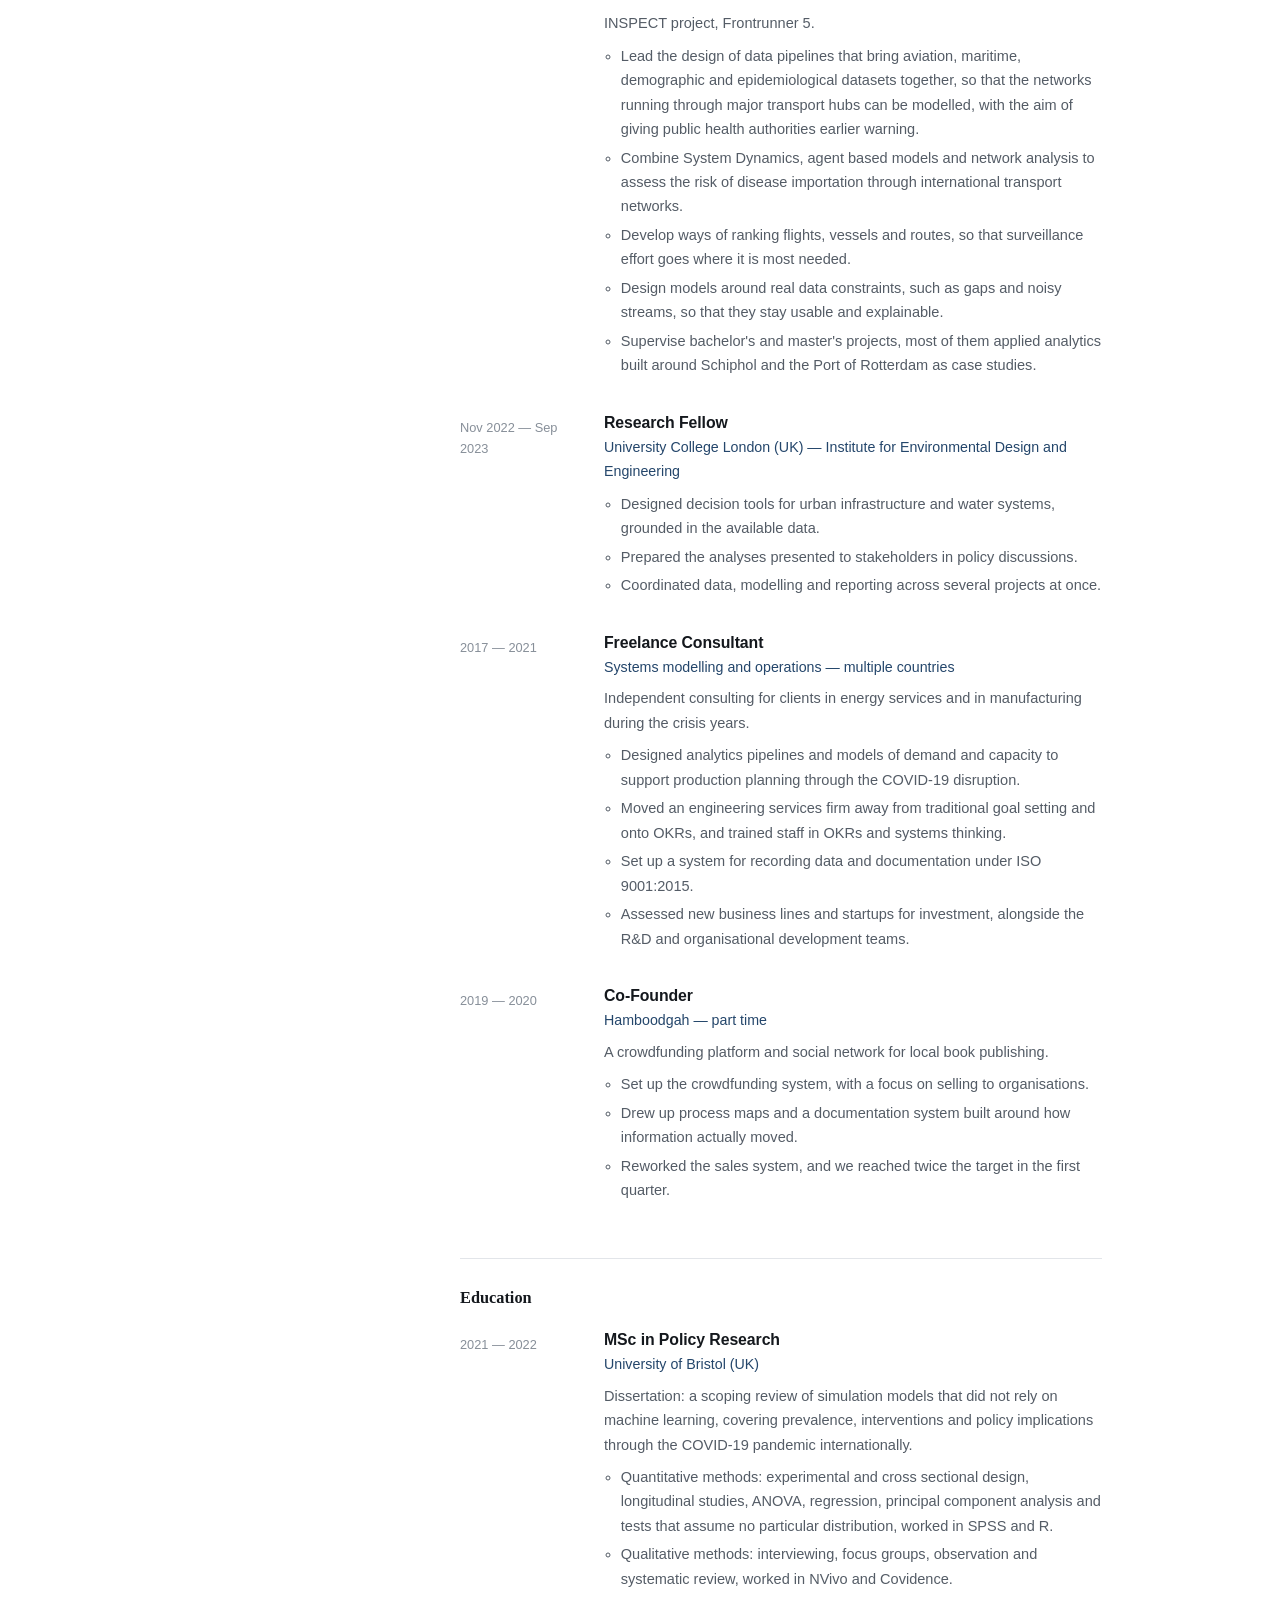
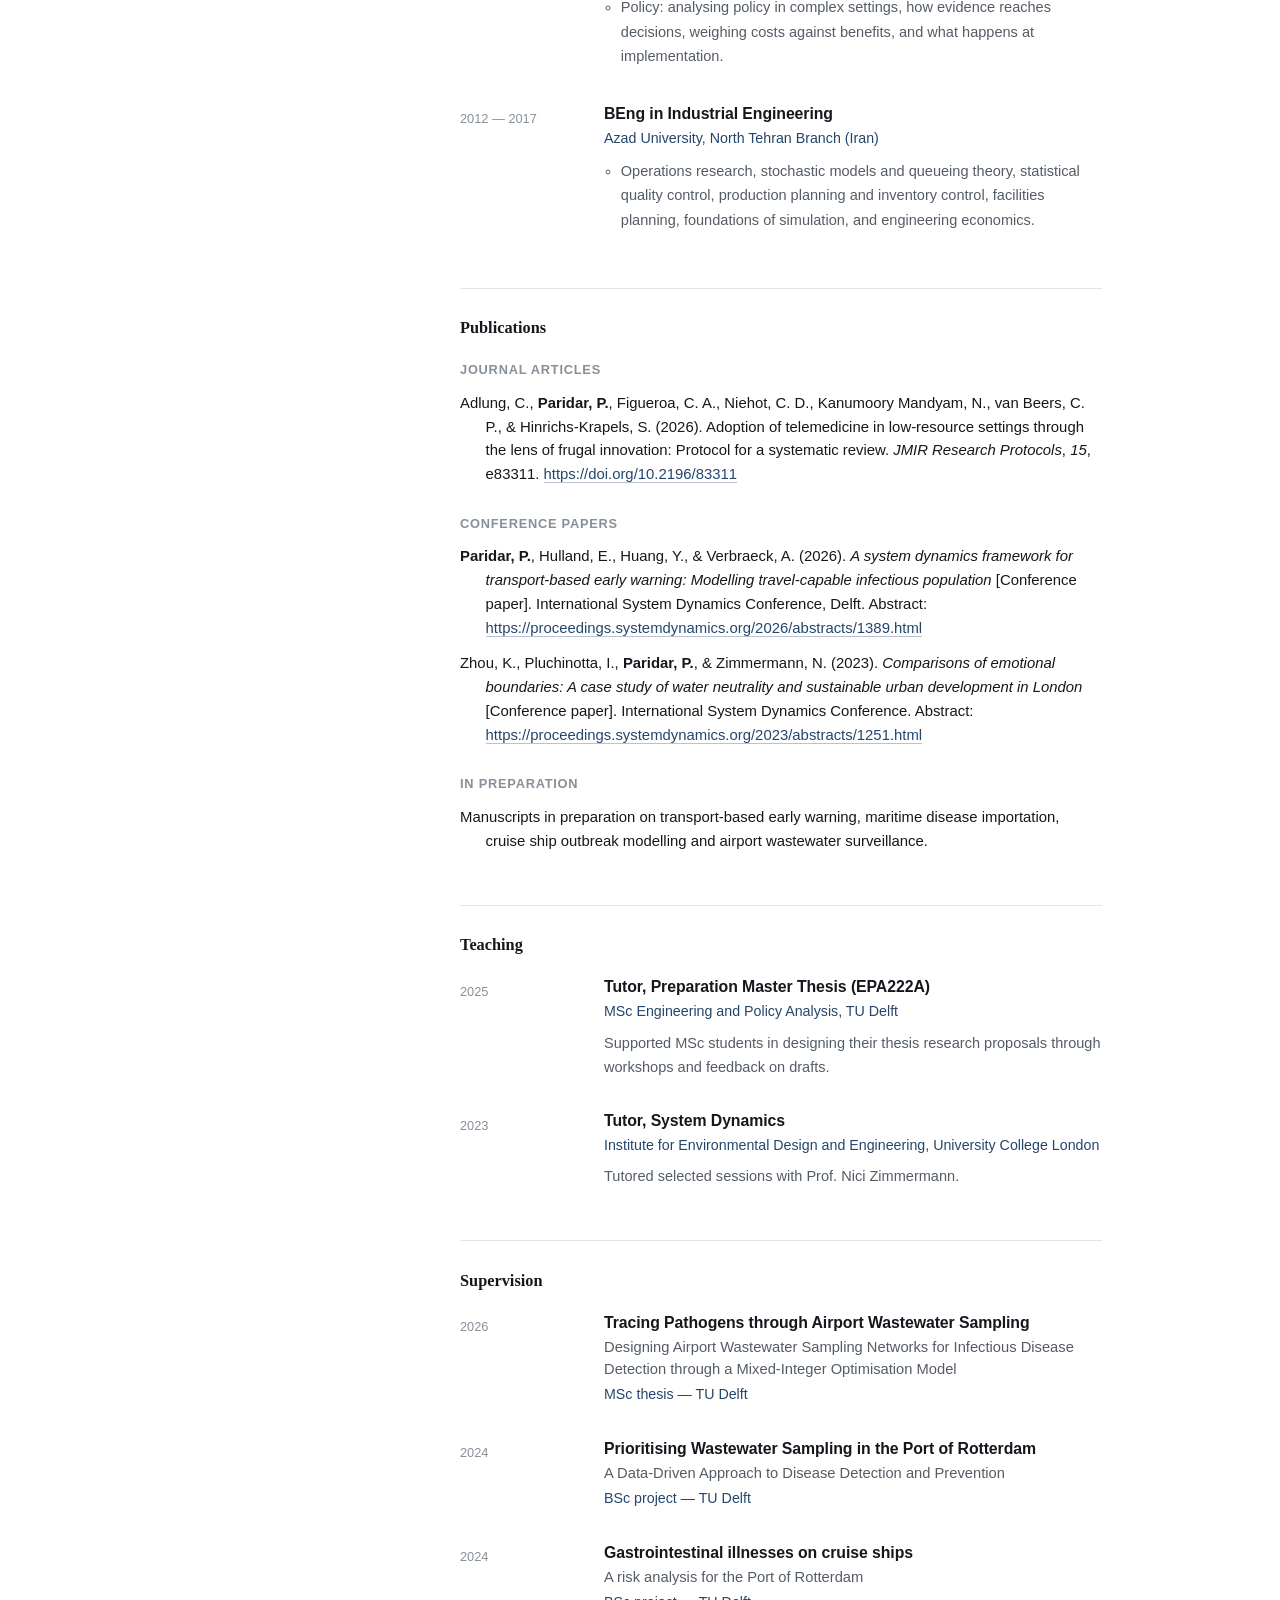
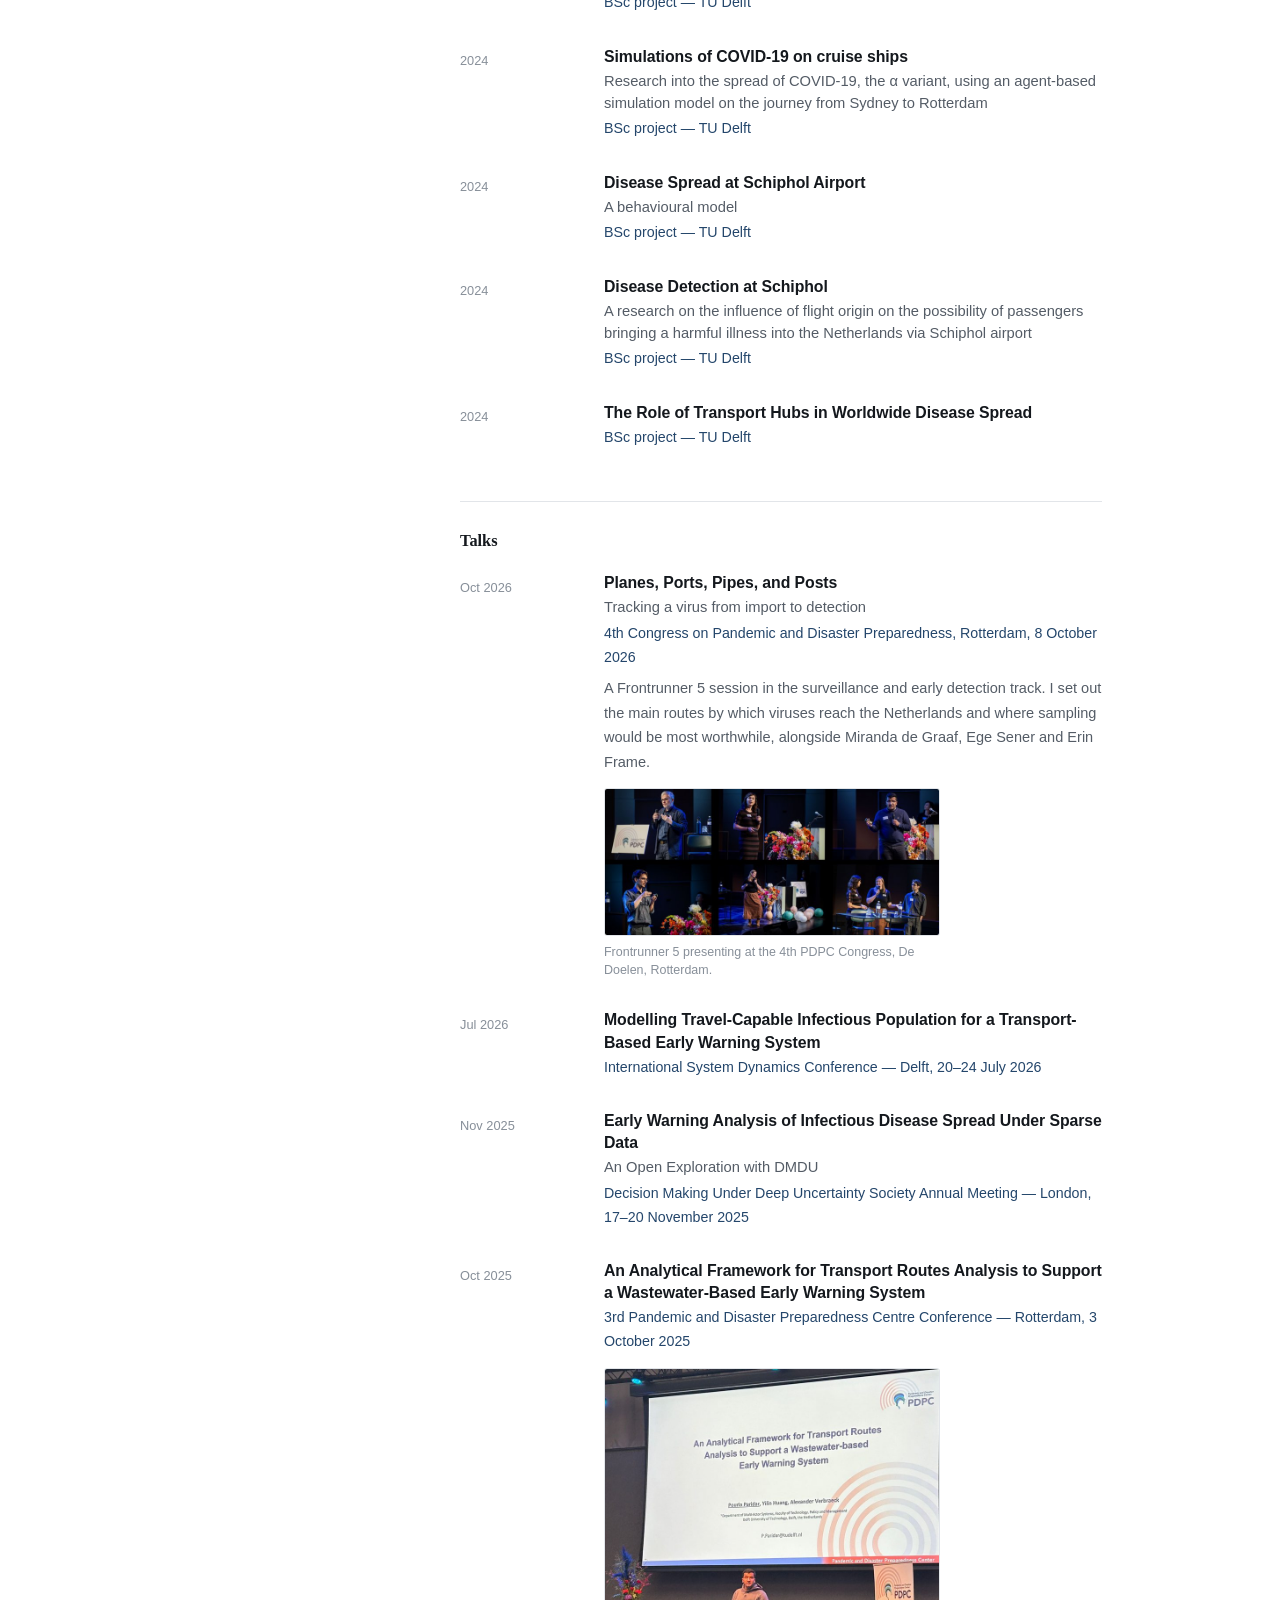
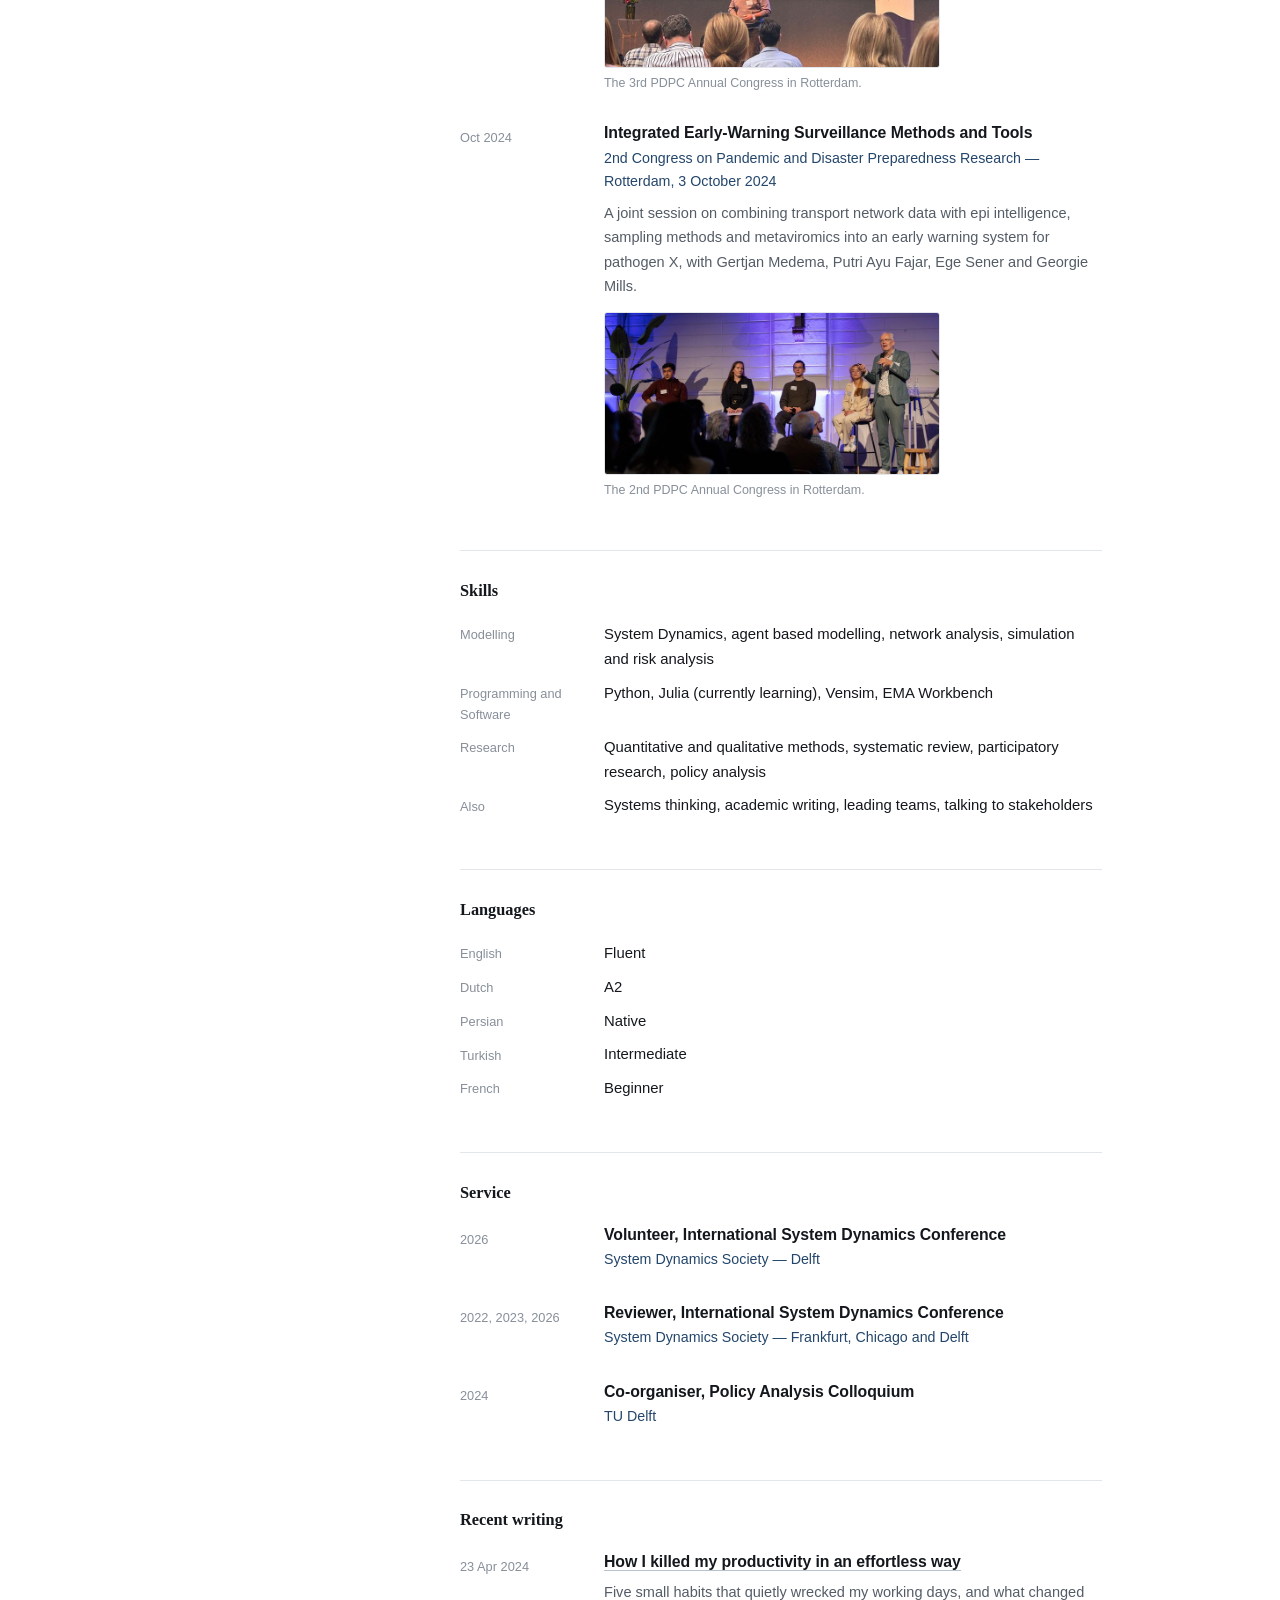
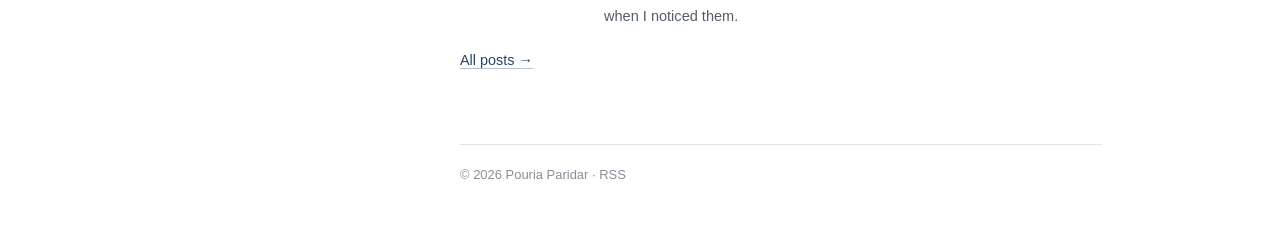
==== commit 44e321d3: "Add files via upload" ====
--- a/index.html
+++ b/index.html
@@ -74,11 +74,13 @@
 
 <section class="intro">
   <p>I am a PhD candidate at TU Delft working on transport simulation of disease
-spread, based at the Faculty of Technology, Policy, and Management at TU Delft and <a href="https://convergence.nl/pandemic-disaster-preparedness-center/">Pandemic and Disaster Preparedness
-Centre</a>. I was first trained as an
-industrial and systems engineer, then as a policy researcher, and the thread
-running through all of it is systems modelling: building things that make a
-complex, sparsely observed system clear enough to act on.</p>
+spread, based at the Faculty of Technology, Policy, and Management at TU Delft
+and <a href="https://convergence.nl/pandemic-disaster-preparedness-center/">Pandemic and Disaster Preparedness
+Centre</a>. I was
+first trained as an industrial and systems engineer, then as a policy
+researcher, and the thread running through all of it is systems modelling:
+building things that make a complex, sparsely observed system clear enough to
+act on.</p>
 <p>I develop computational methods for early warning of infectious disease
 spread through transport networks. My work combines data pipelines that link
 maritime (AIS), aviation, demographic and epidemiological data; system
@@ -102,9 +104,9 @@
         <h3>INSPECT Frontrunner 5: Integrated Early-Warning Surveillance Methods and Tools <a class="ext" href="https://convergence.nl/science-speaks-frontrunner-5-integrated-early-warning-surveillance-methods-and-tools/">↗</a></h3>
 <p class="sub">Pandemic and Disaster Preparedness Centre, with TU Delft, Erasmus MC, Erasmus University Rotterdam and KWR</p><p class="det">Frontrunner 5 aims to spot emerging pathogens earlier, particularly those carried along international shipping and aviation routes, so that public health authorities have more time to act before a local threat grows into a wider crisis. The team draws on several kinds of evidence. Wastewater sampled at transport hubs such as the Port of Rotterdam and Schiphol can reveal traces of more than a thousand virus types from a very small sample, often before anyone visits a doctor. Genomic analysis, online search trends and social media add further signals. My part is modelling how pathogens move through transport networks, to show where and when the risk of introduction is rising. Brought together, these strands help separate genuine threats from background noise and feed an integrated early-warning system, built with the Port Health Authority of Rotterdam and the public health services.</p>        <figure class="entry-video">
           <div class="video-frame">
-            <iframe src="https://www.youtube-nocookie.com/embed/Dejvy3YEXMM" title="Science Speaks, a short film on Frontrunner 5 by the PDPC (October 2026)." loading="lazy" allow="accelerometer; encrypted-media; gyroscope; picture-in-picture; fullscreen" allowfullscreen></iframe>
+            <iframe src="https://www.youtube-nocookie.com/embed/Dejvy3YEXMM?start=129" title="Science Speaks, a short film on Frontrunner 5 by the PDPC (October 2026)." loading="lazy" allow="accelerometer; encrypted-media; gyroscope; picture-in-picture; fullscreen" allowfullscreen></iframe>
           </div>
-<figcaption>Science Speaks, a short film on Frontrunner 5 by the PDPC (October 2026). <a href="https://youtu.be/Dejvy3YEXMM">Watch on YouTube</a></figcaption>        </figure>
+<figcaption>Science Speaks, a short film on Frontrunner 5 by the PDPC (October 2026). <a href="https://youtu.be/Dejvy3YEXMM?t=129">Watch on YouTube</a></figcaption>        </figure>
       </div>
     </li>
   </ul>
@@ -175,7 +177,7 @@
 
 </section>
 <section class="sec">
-  <h2>Teaching and Supervision</h2>
+  <h2>Teaching</h2>
 
   <ul class="entries">
     <li class="entry">
@@ -190,6 +192,13 @@
         <h3>Tutor, System Dynamics</h3>
 <p class="sub">Institute for Environmental Design and Engineering, University College London</p><p class="det">Tutored selected sessions with Prof. Nici Zimmermann.</p>      </div>
     </li>
+  </ul>
+
+</section>
+<section class="sec">
+  <h2>Supervision</h2>
+
+  <ul class="entries">
     <li class="entry">
       <div class="when">2026</div>
       <div class="what">
@@ -291,7 +300,8 @@
   <h2>Skills</h2>
 
   <dl class="groups">
-    <dt>Modelling</dt><dd>System Dynamics, agent based modelling, network analysis, simulation and risk analysis, built in Python, Julia (currently learning), Vensim and the EMA Workbench</dd>
+    <dt>Modelling</dt><dd>System Dynamics, agent based modelling, network analysis, simulation and risk analysis</dd>
+    <dt>Programming and Software</dt><dd>Python, Julia (currently learning), Vensim, EMA Workbench</dd>
     <dt>Research</dt><dd>Quantitative and qualitative methods, systematic review, participatory research, policy analysis</dd>
     <dt>Also</dt><dd>Systems thinking, academic writing, leading teams, talking to stakeholders</dd>
   </dl>
@@ -354,4 +364,4 @@
 
 </div>
 </body>
-</html>
+</html>
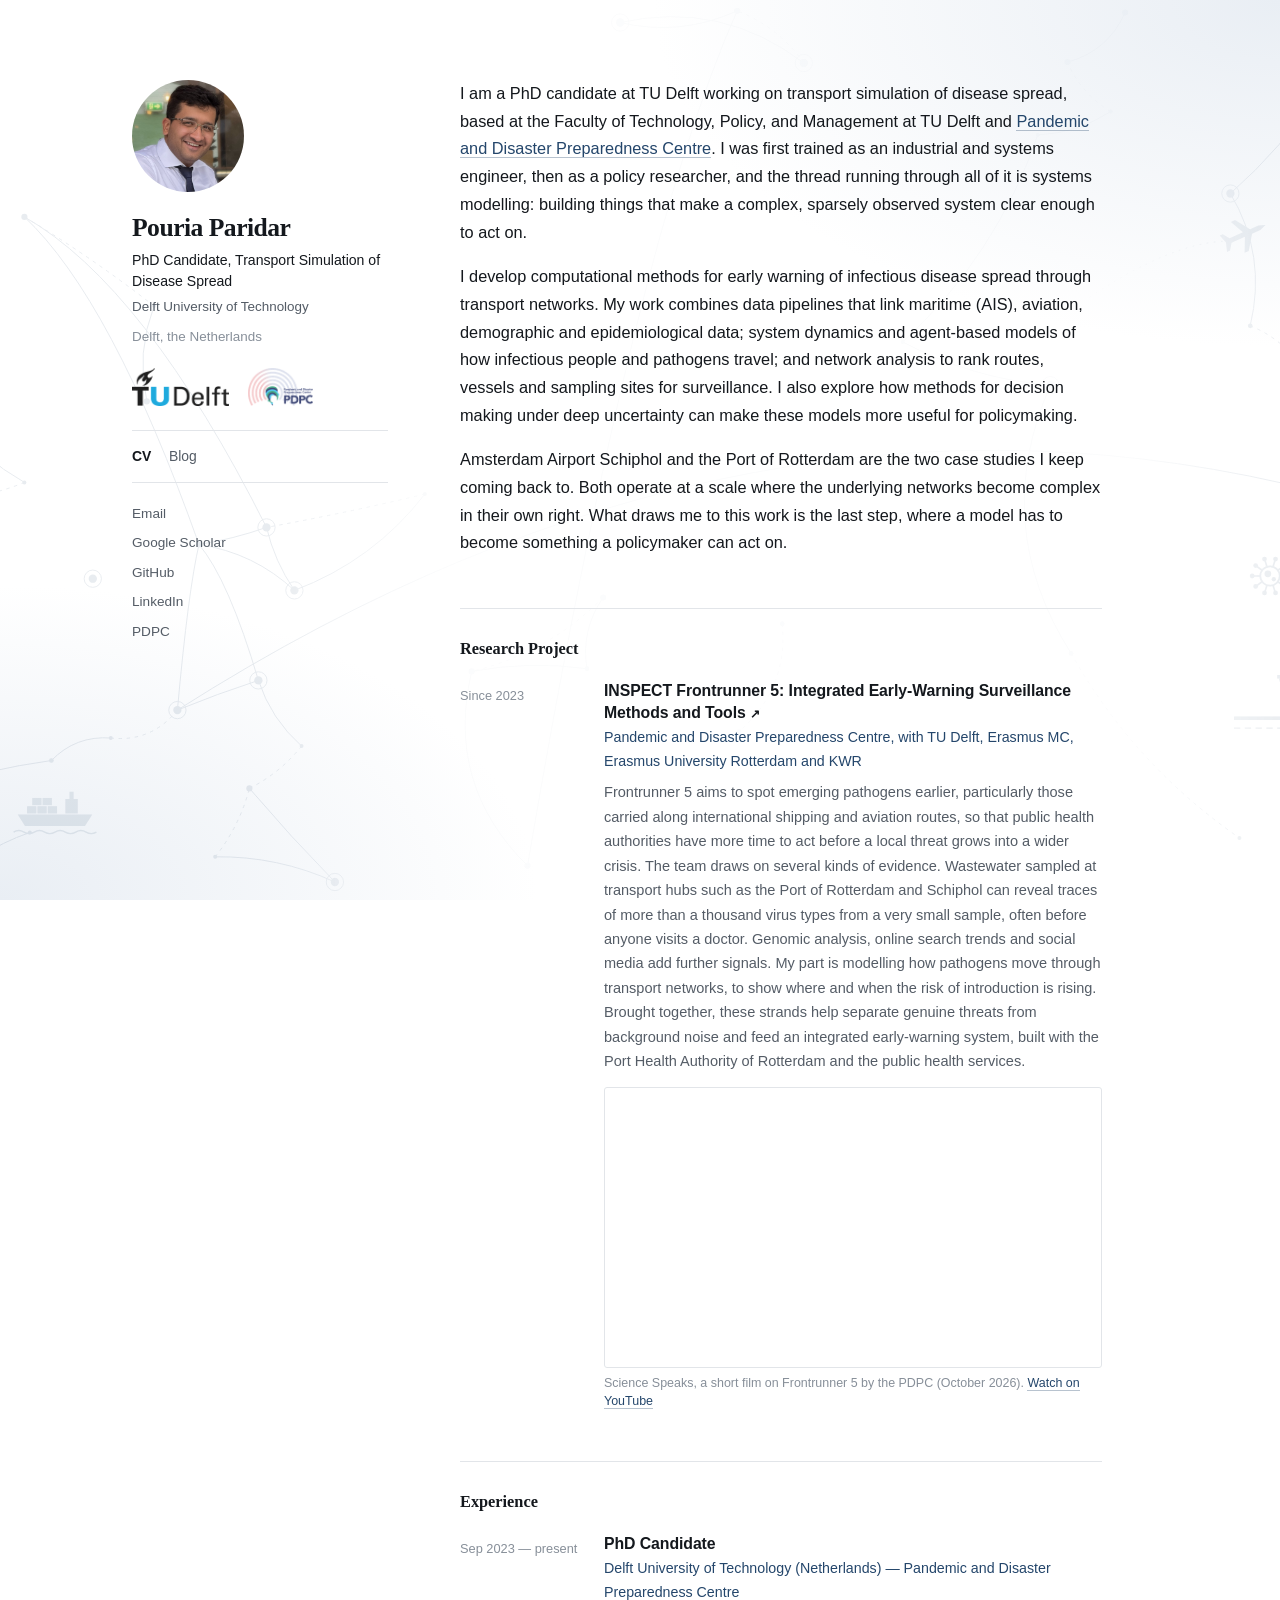
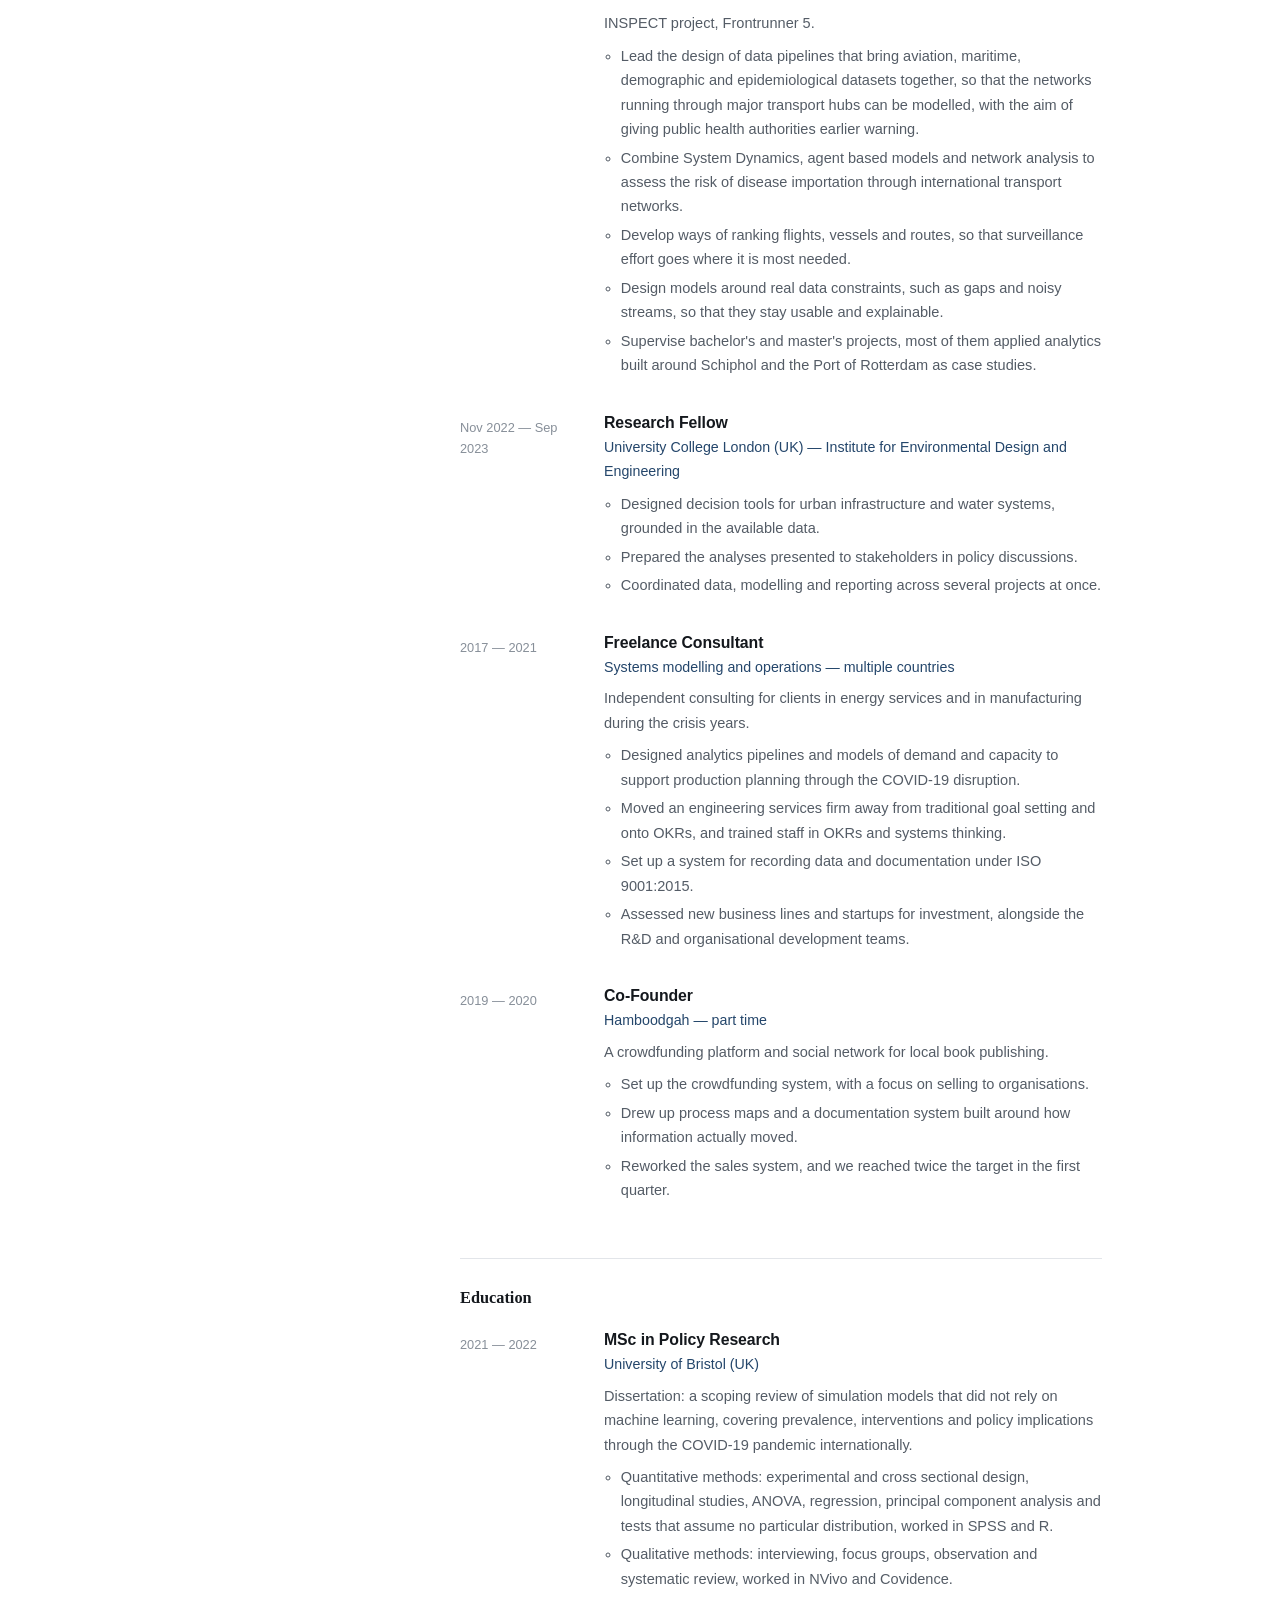
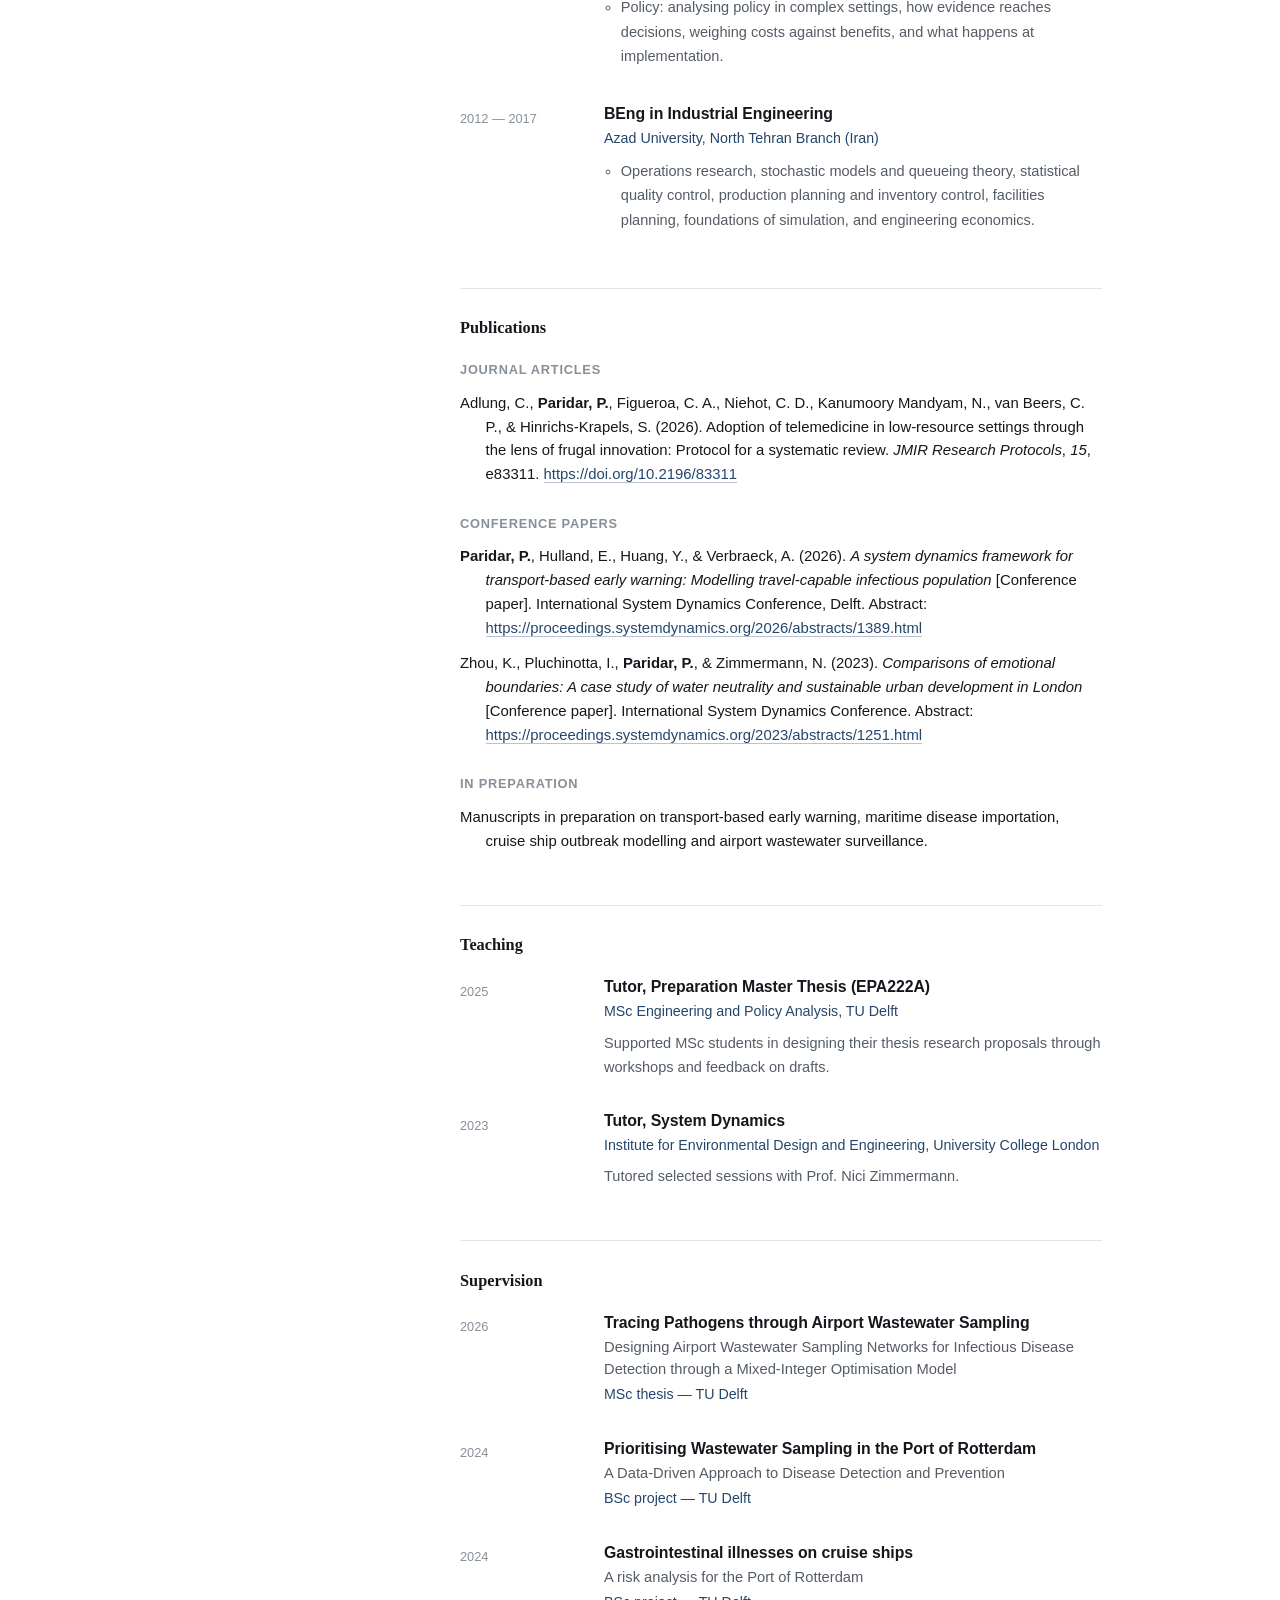
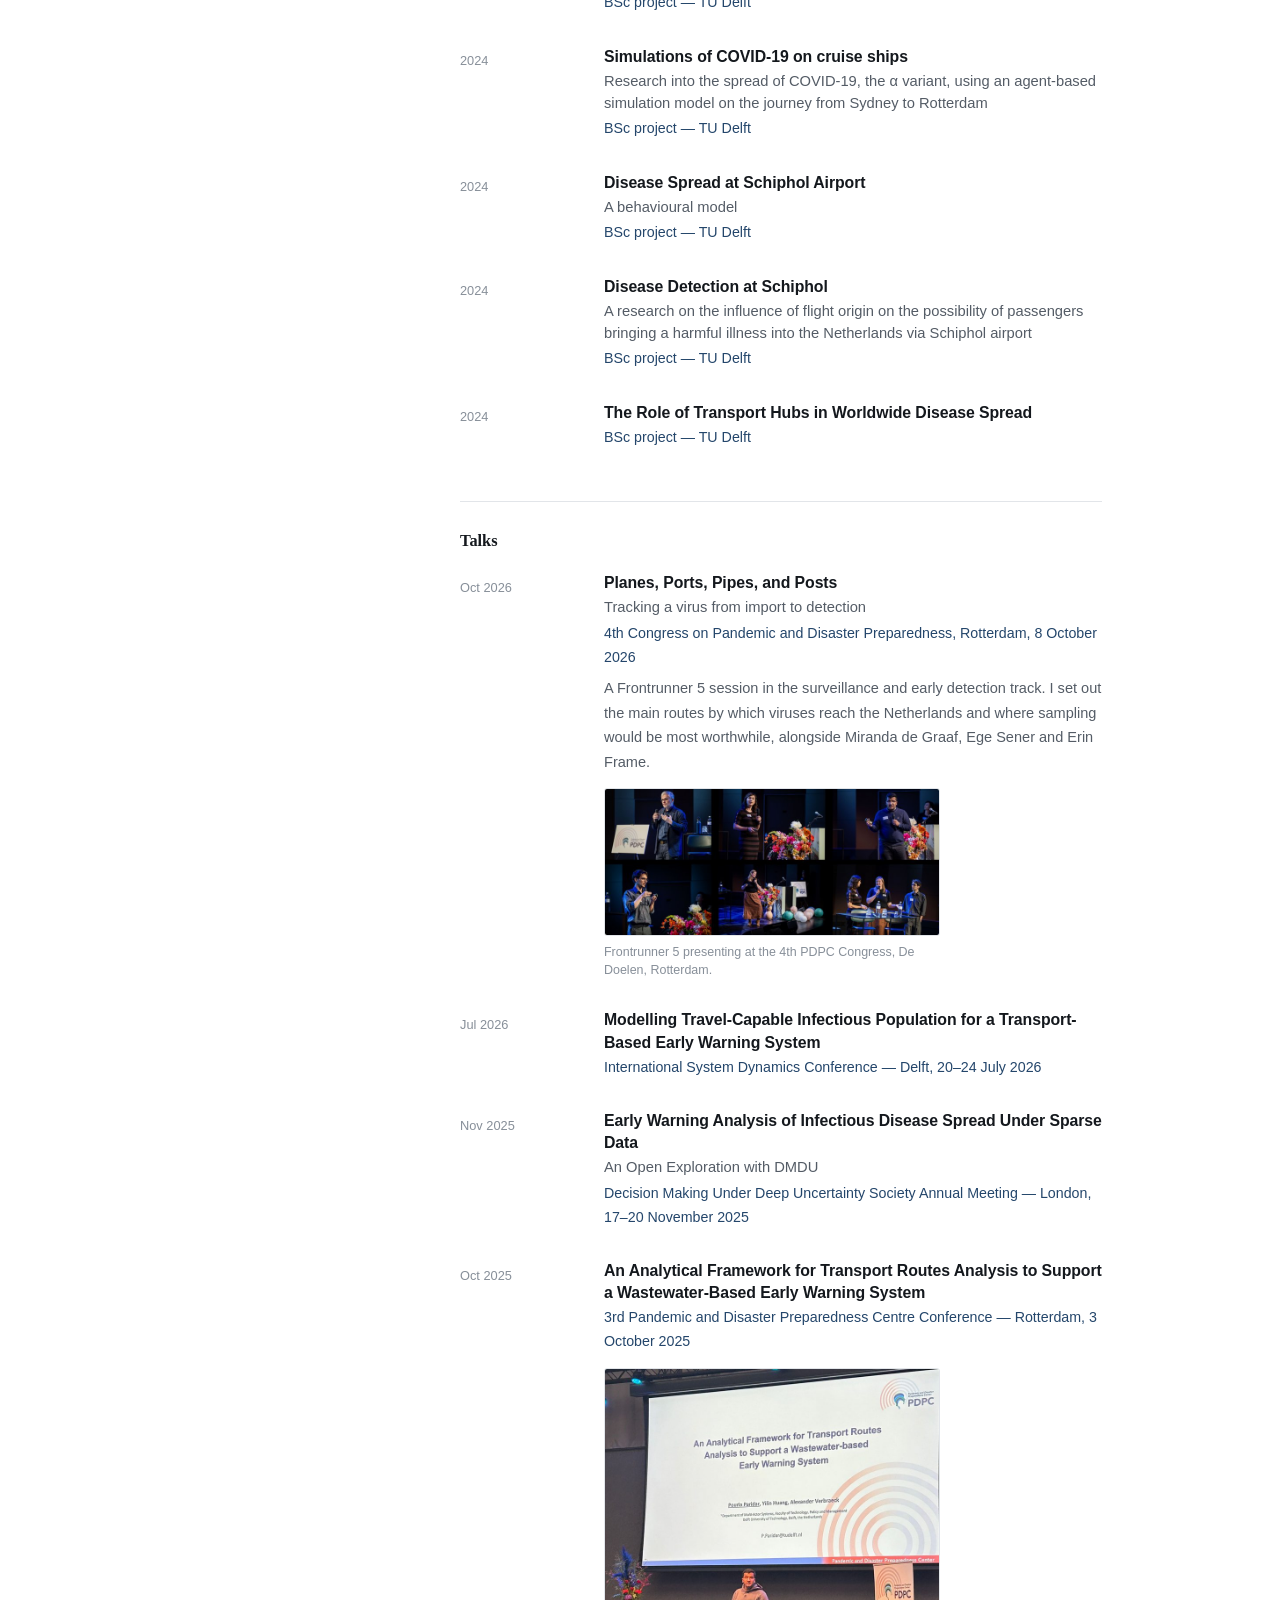
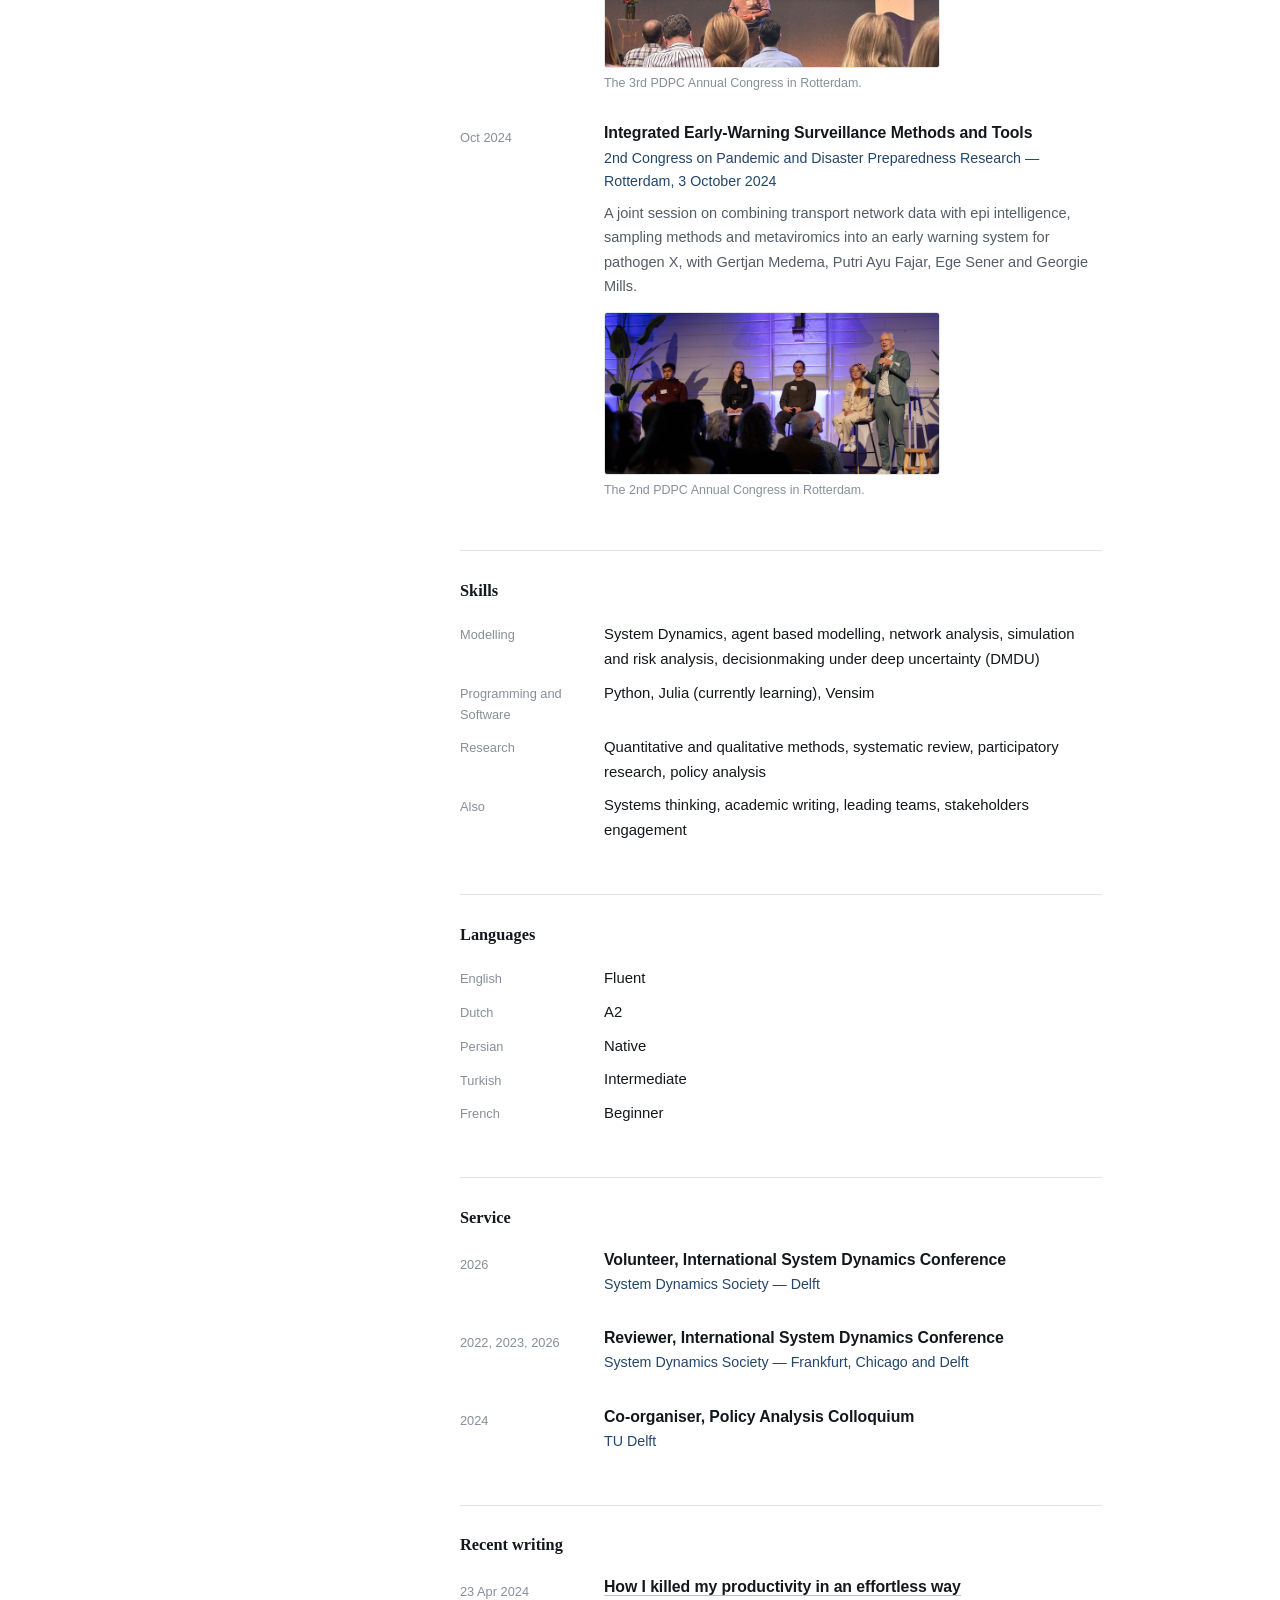
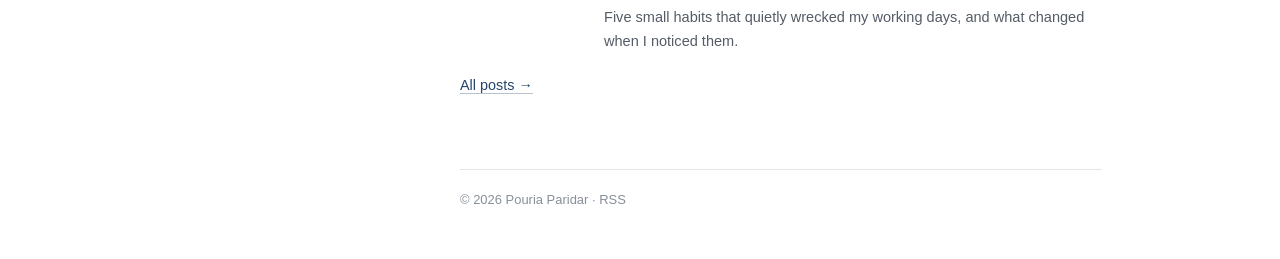
==== commit 860c60c0: "Update index.html Updated skills" ====
--- a/index.html
+++ b/index.html
@@ -300,10 +300,10 @@
   <h2>Skills</h2>
 
   <dl class="groups">
-    <dt>Modelling</dt><dd>System Dynamics, agent based modelling, network analysis, simulation and risk analysis</dd>
-    <dt>Programming and Software</dt><dd>Python, Julia (currently learning), Vensim, EMA Workbench</dd>
+    <dt>Modelling</dt><dd>System Dynamics, agent based modelling, network analysis, simulation and risk analysis, decisionmaking under deep uncertainty (DMDU)</dd>
+    <dt>Programming and Software</dt><dd>Python, Julia (currently learning), Vensim</dd>
     <dt>Research</dt><dd>Quantitative and qualitative methods, systematic review, participatory research, policy analysis</dd>
-    <dt>Also</dt><dd>Systems thinking, academic writing, leading teams, talking to stakeholders</dd>
+    <dt>Also</dt><dd>Systems thinking, academic writing, leading teams, stakeholders engagement</dd>
   </dl>
 
 </section>
@@ -364,4 +364,4 @@
 
 </div>
 </body>
-</html>+</html>
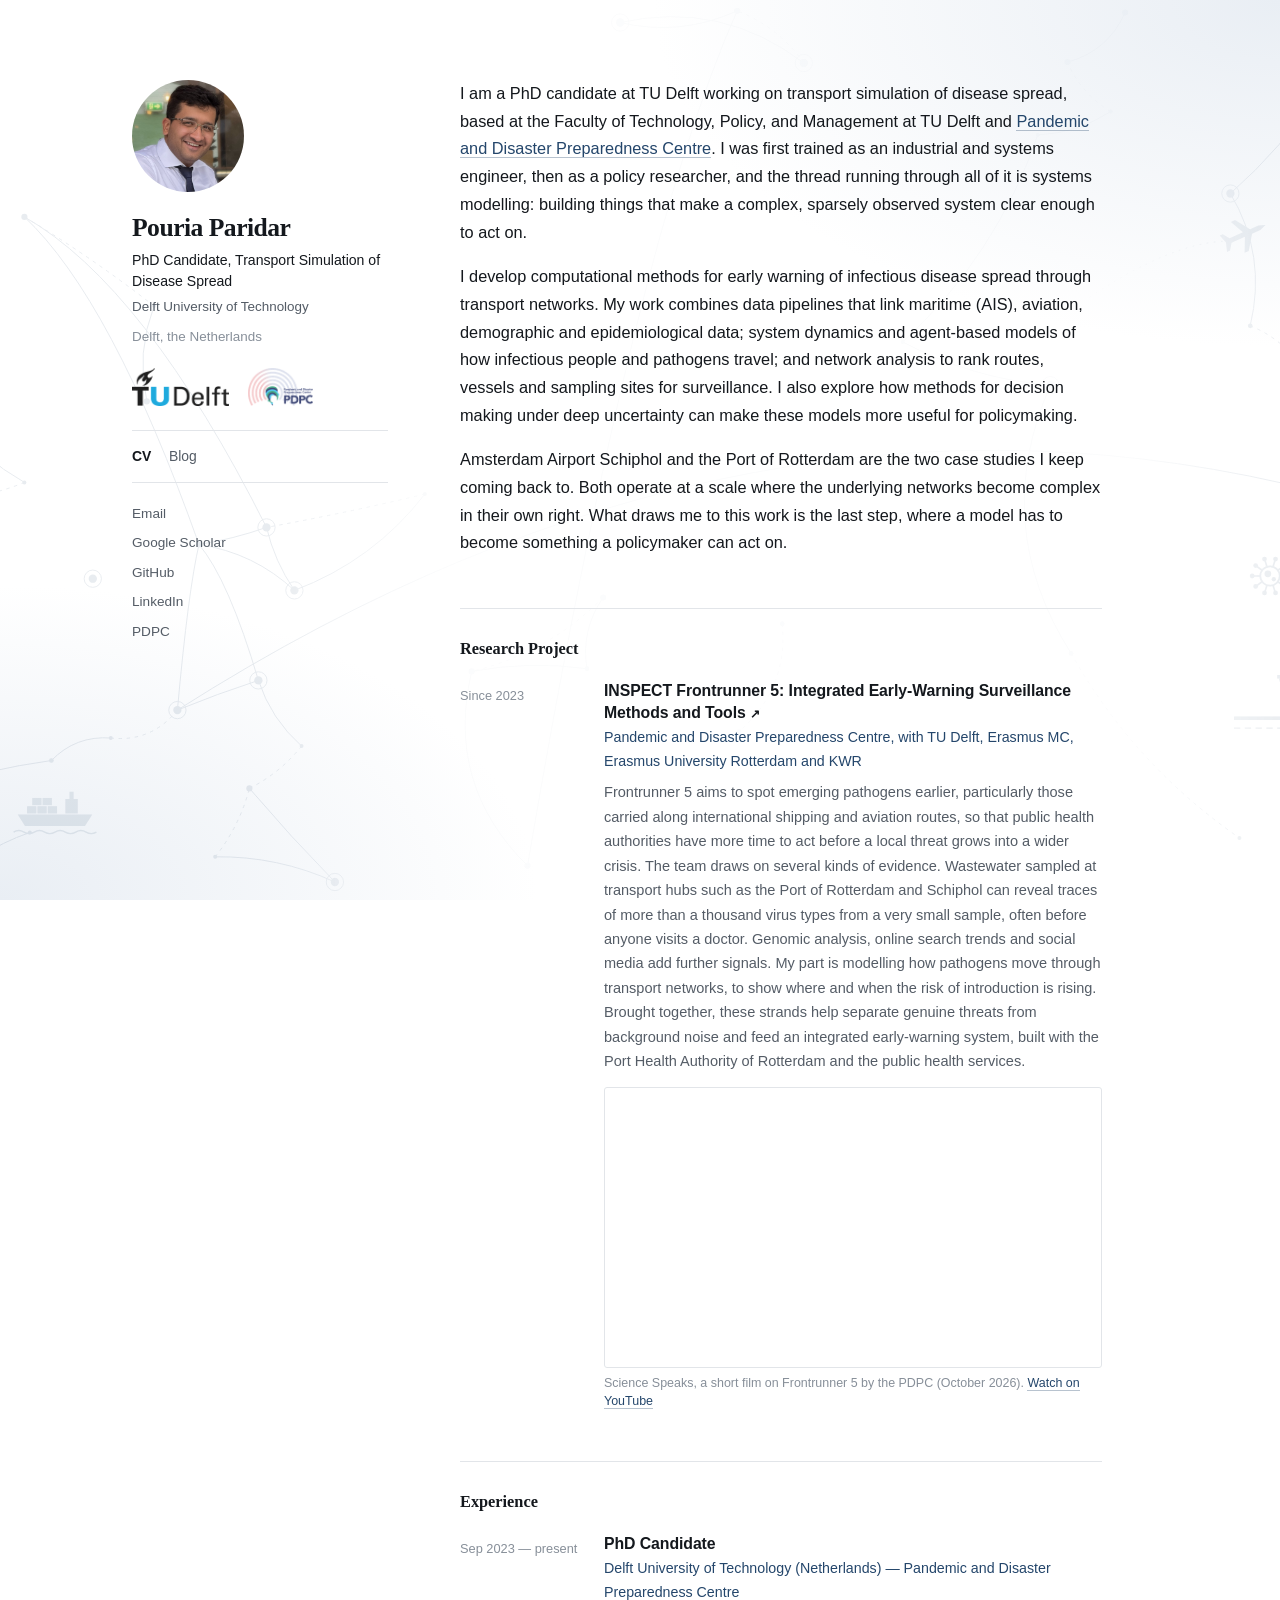
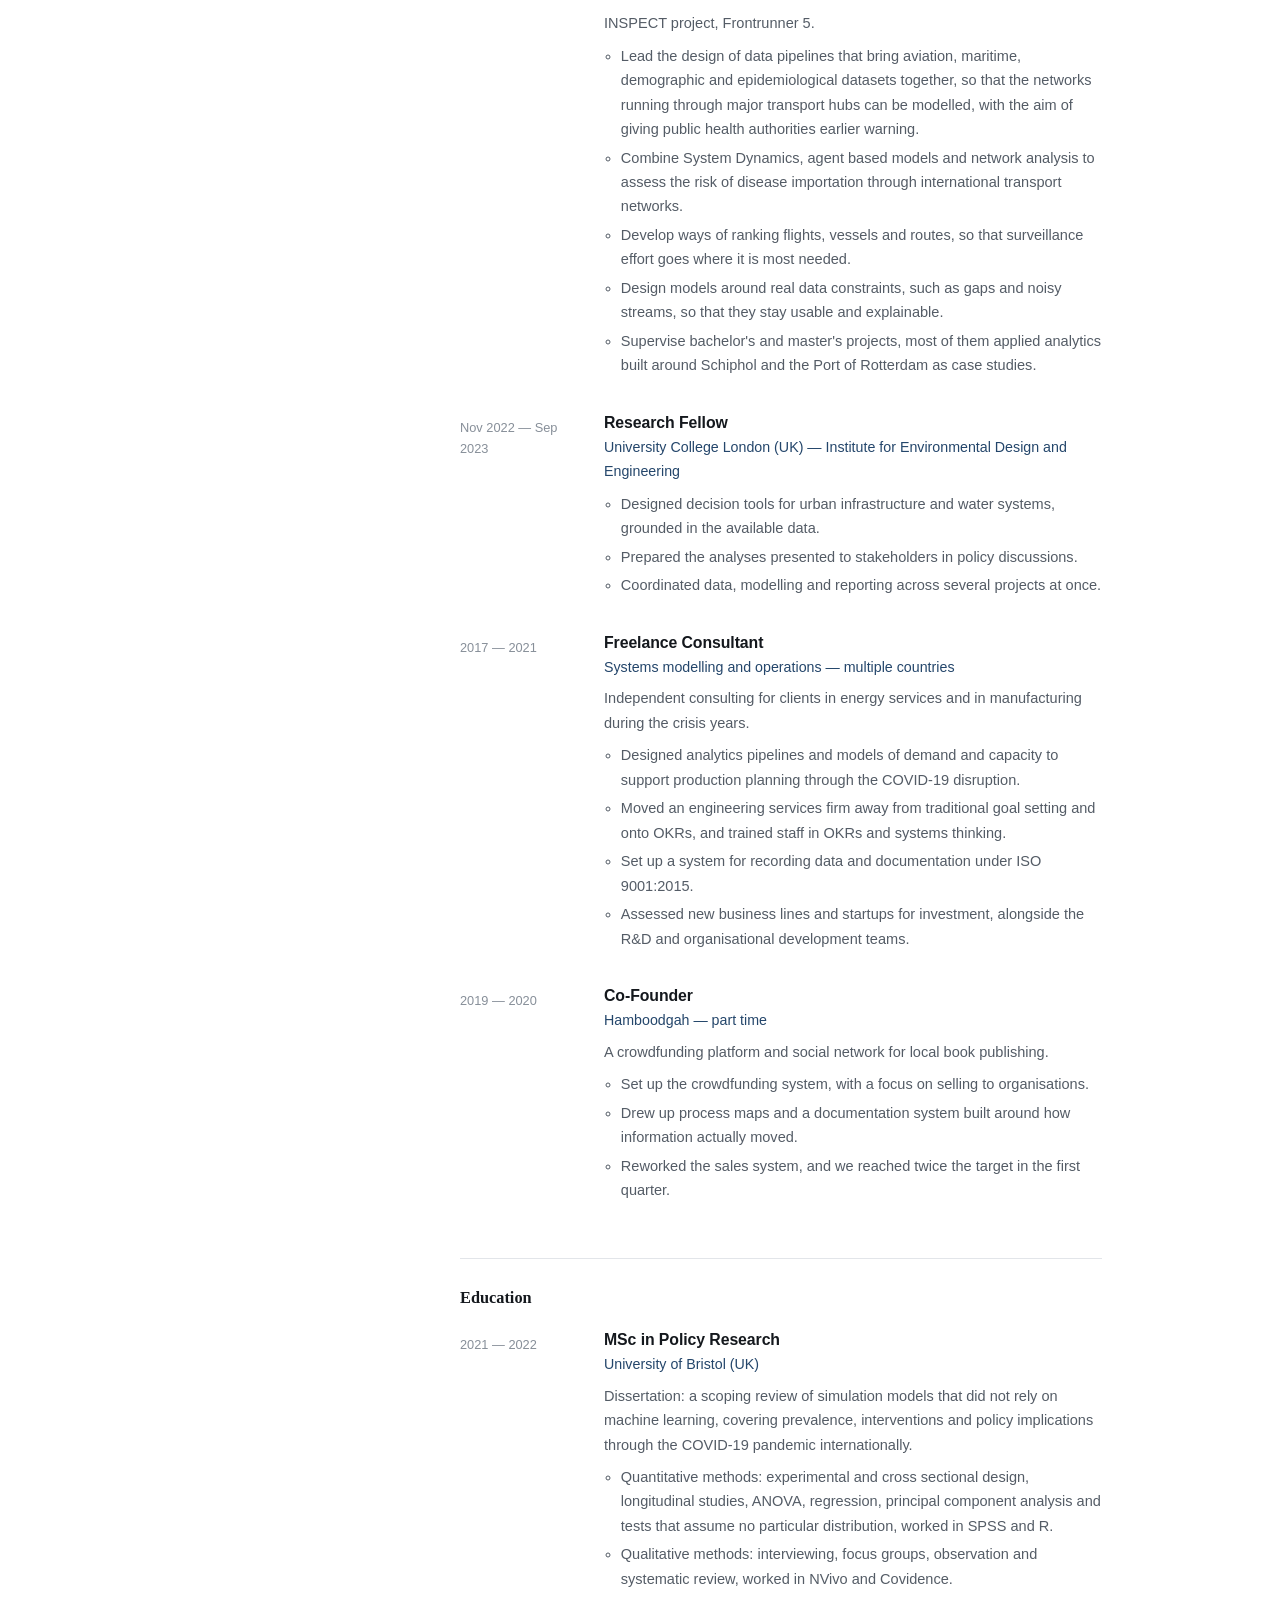
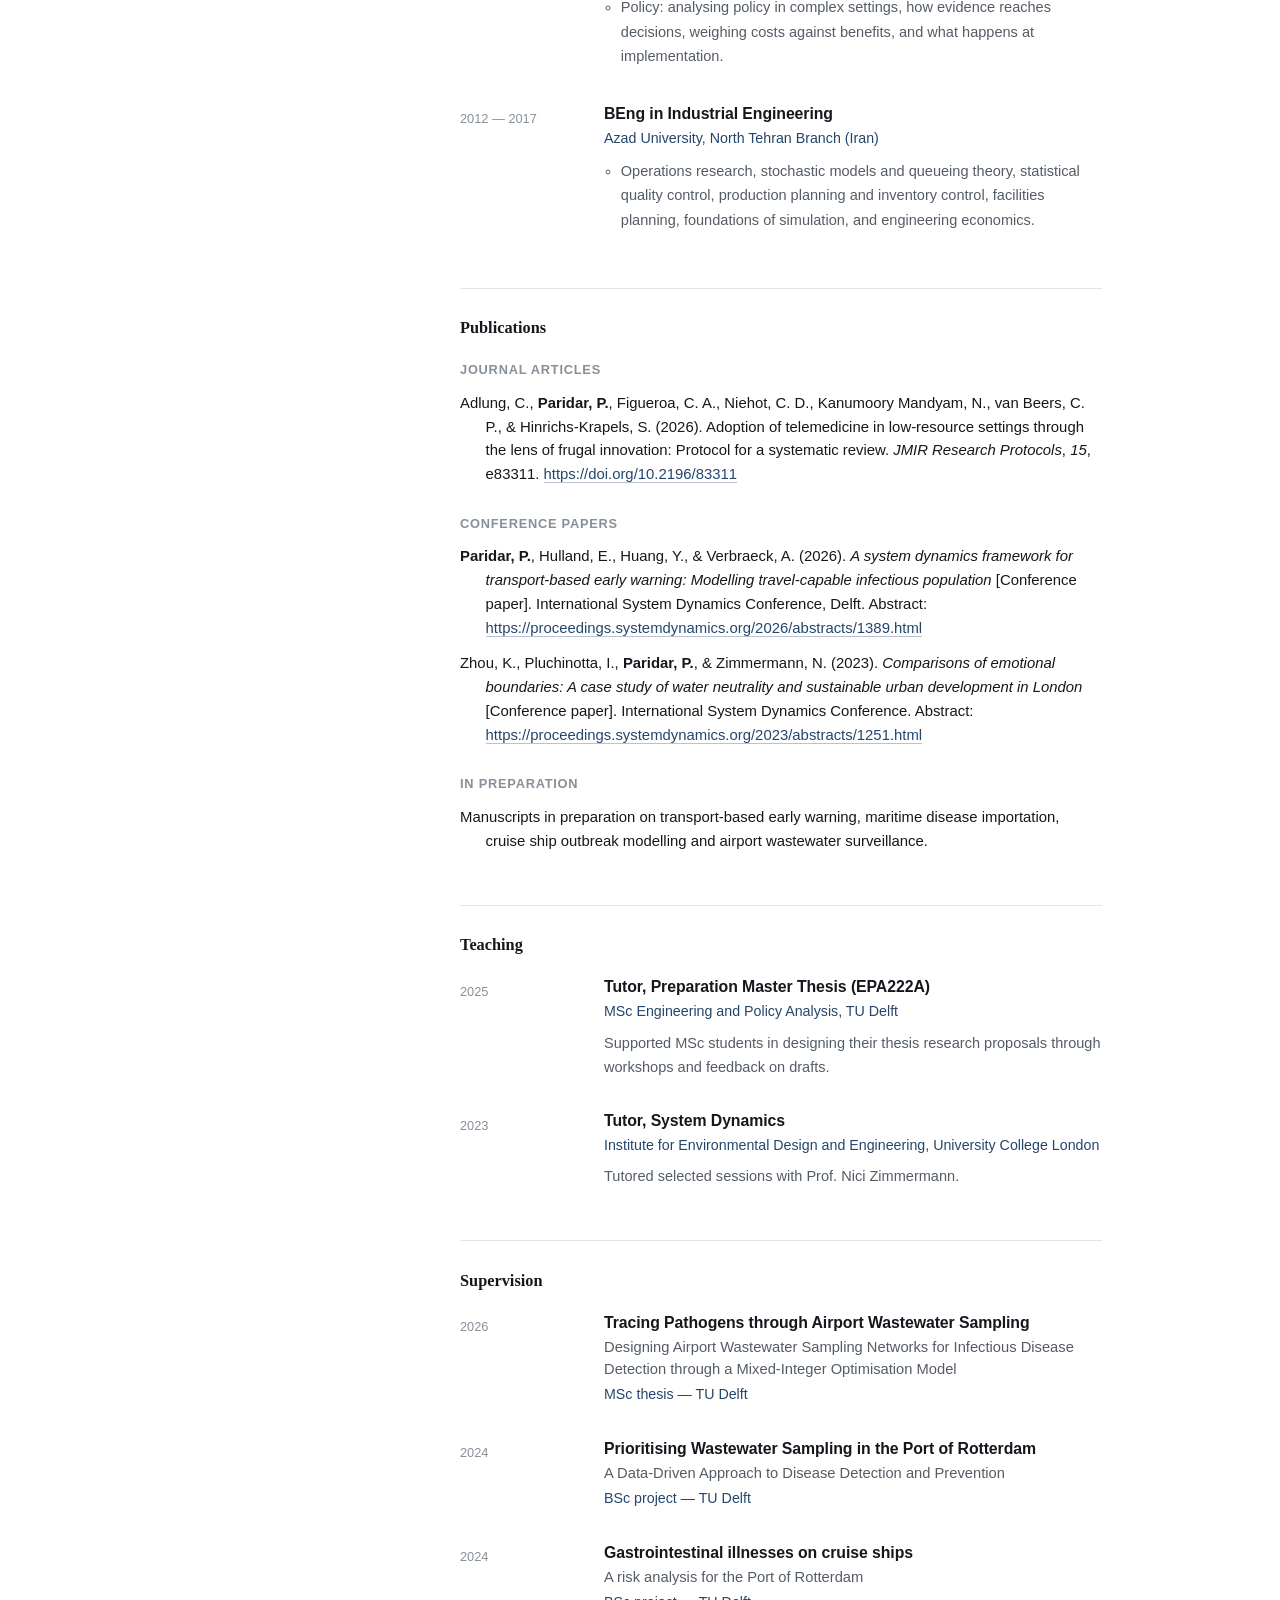
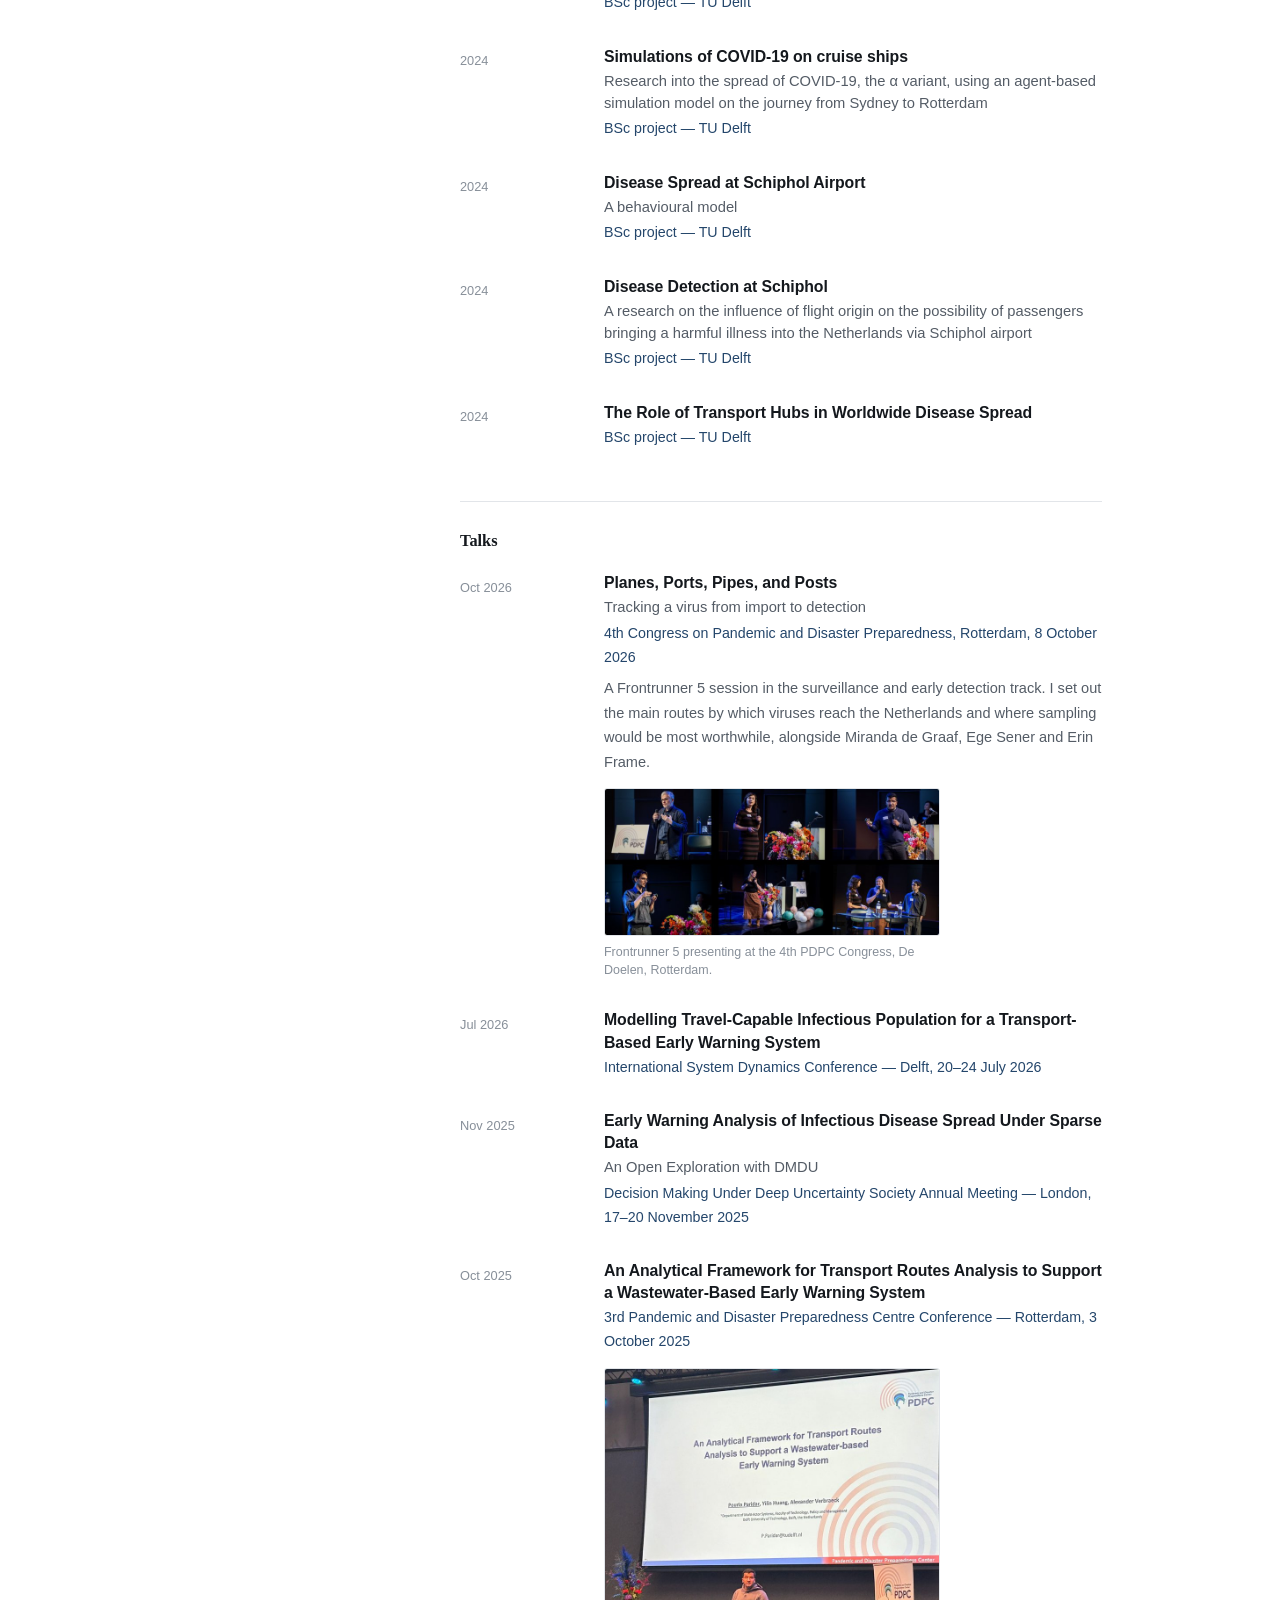
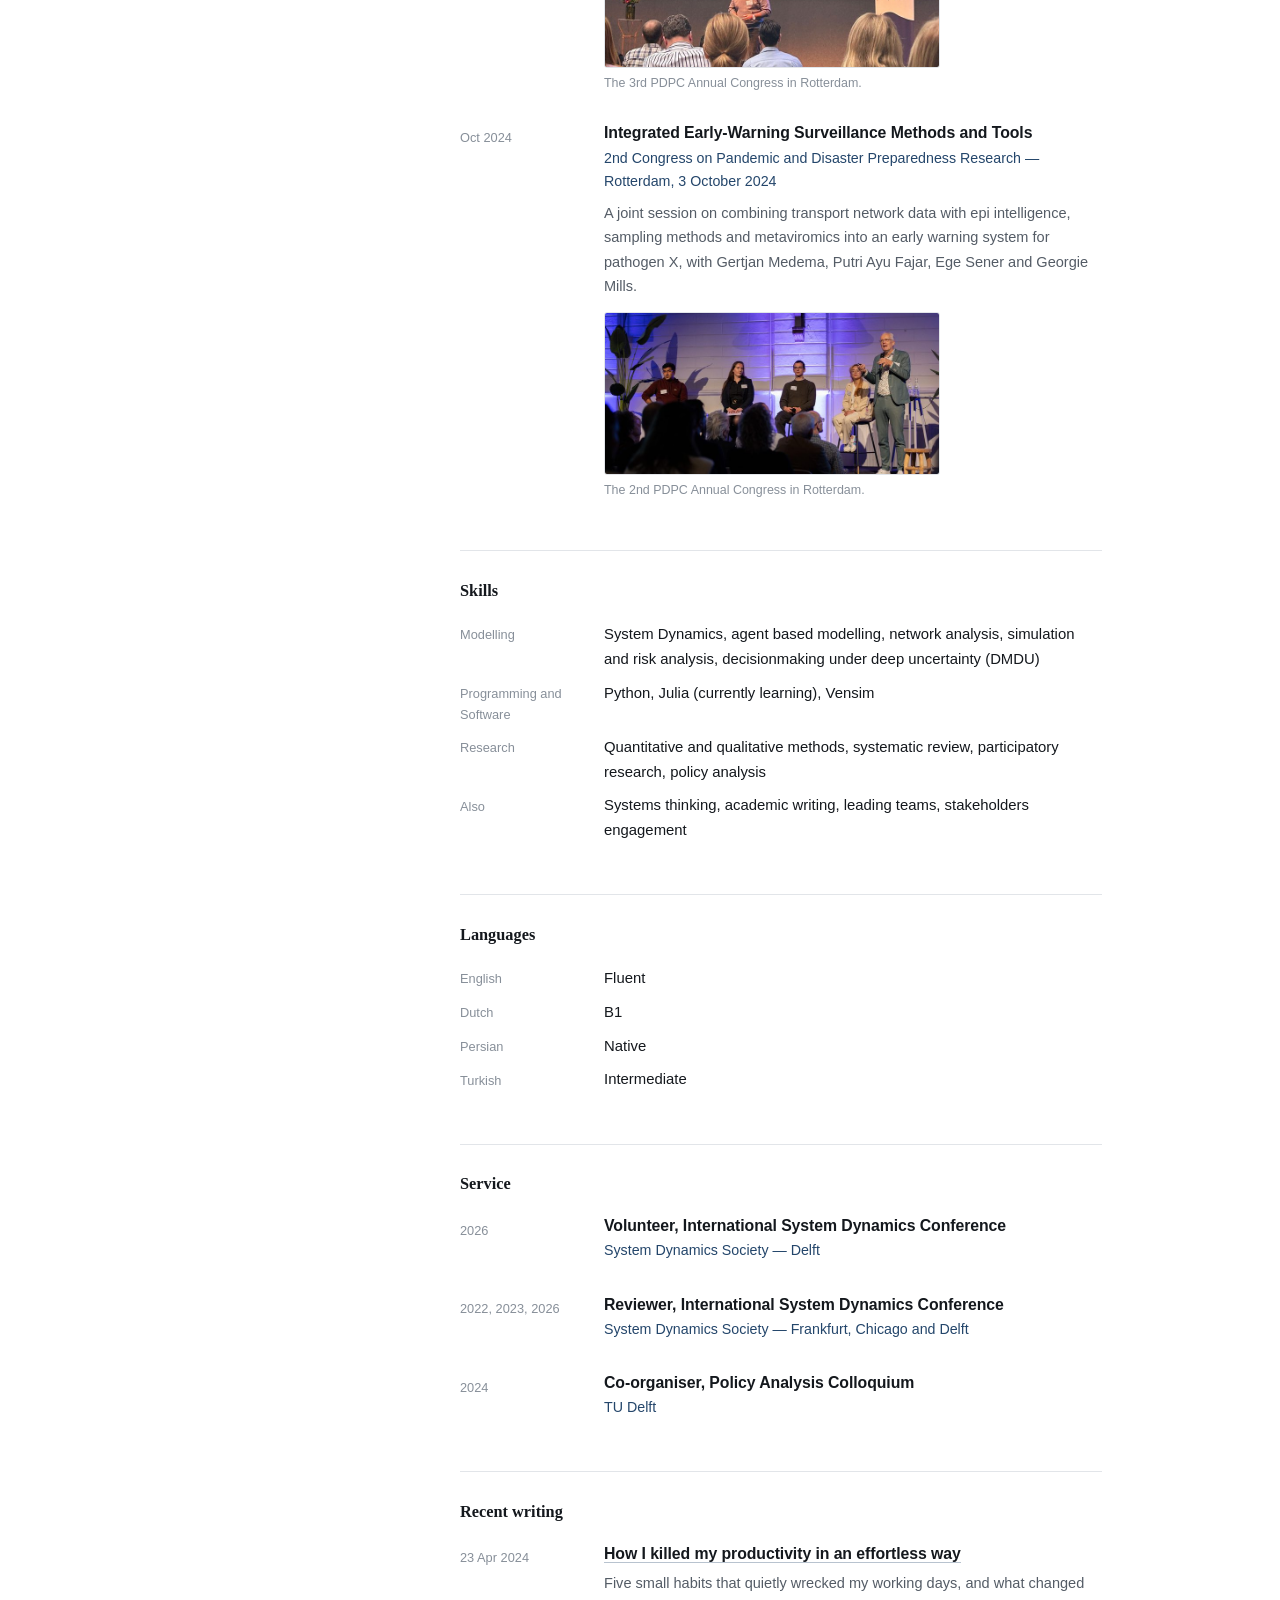
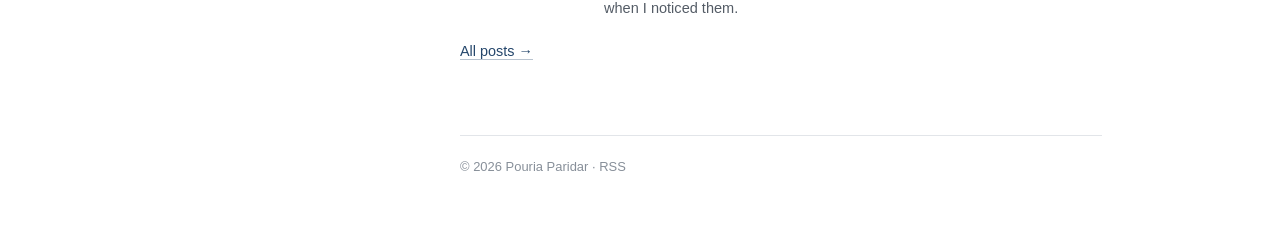
==== commit fa402e6a: "Update Dutch language proficiency from A2 to B1" ====
--- a/index.html
+++ b/index.html
@@ -312,10 +312,9 @@
 
   <dl class="groups">
     <dt>English</dt><dd>Fluent</dd>
-    <dt>Dutch</dt><dd>A2</dd>
+    <dt>Dutch</dt><dd>B1</dd>
     <dt>Persian</dt><dd>Native</dd>
     <dt>Turkish</dt><dd>Intermediate</dd>
-    <dt>French</dt><dd>Beginner</dd>
   </dl>
 
 </section>
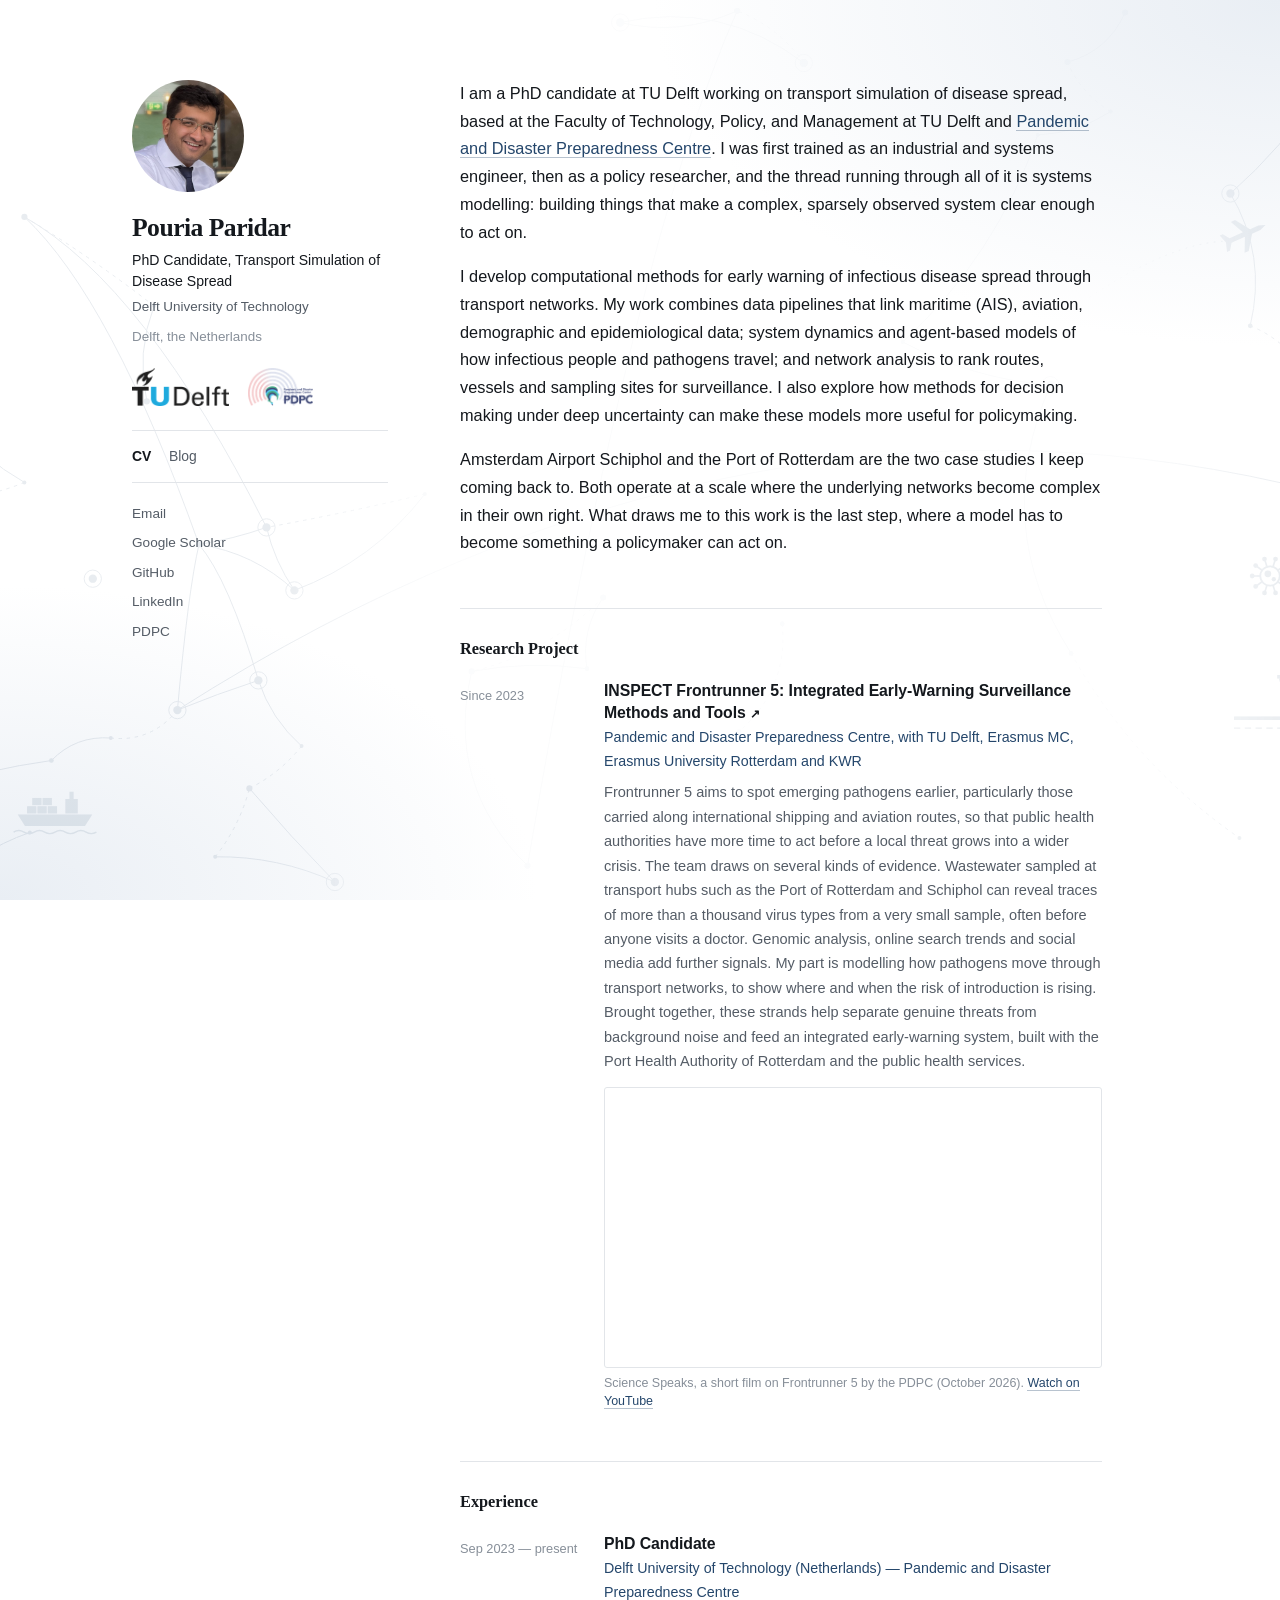
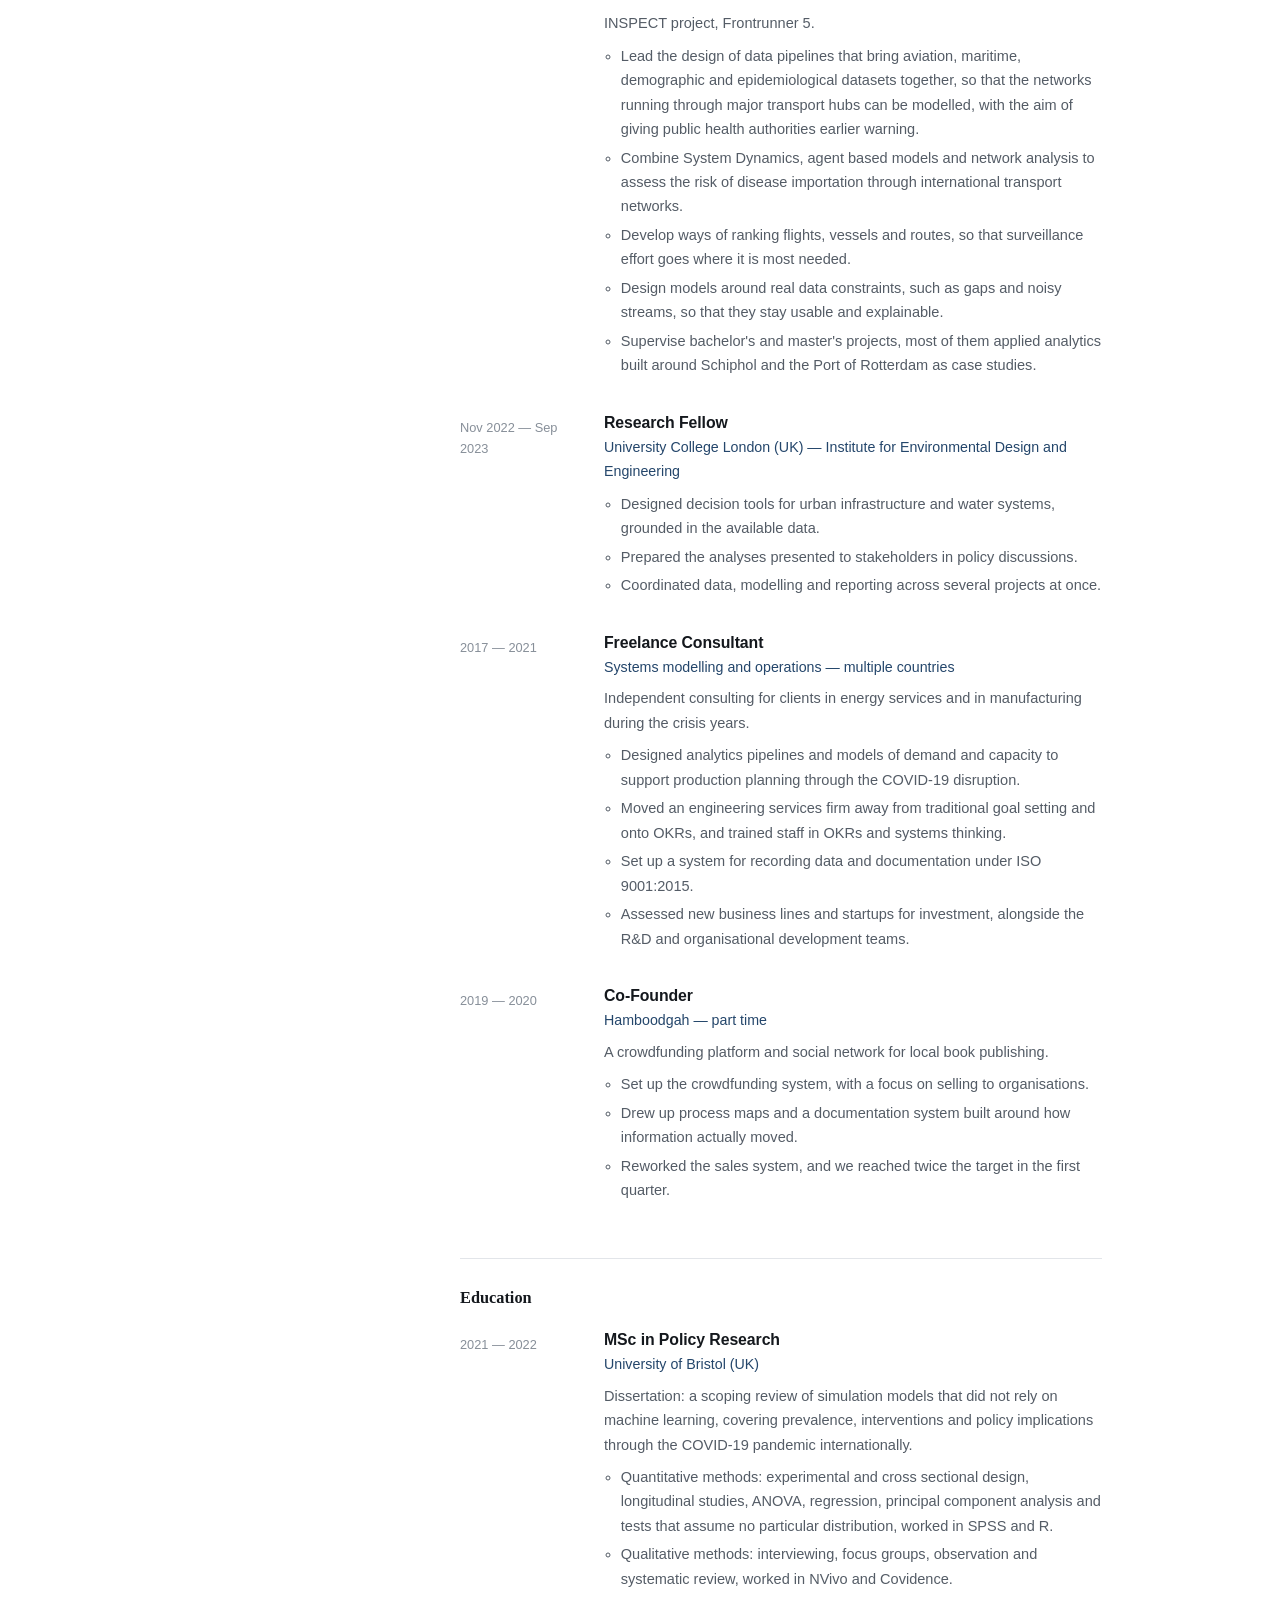
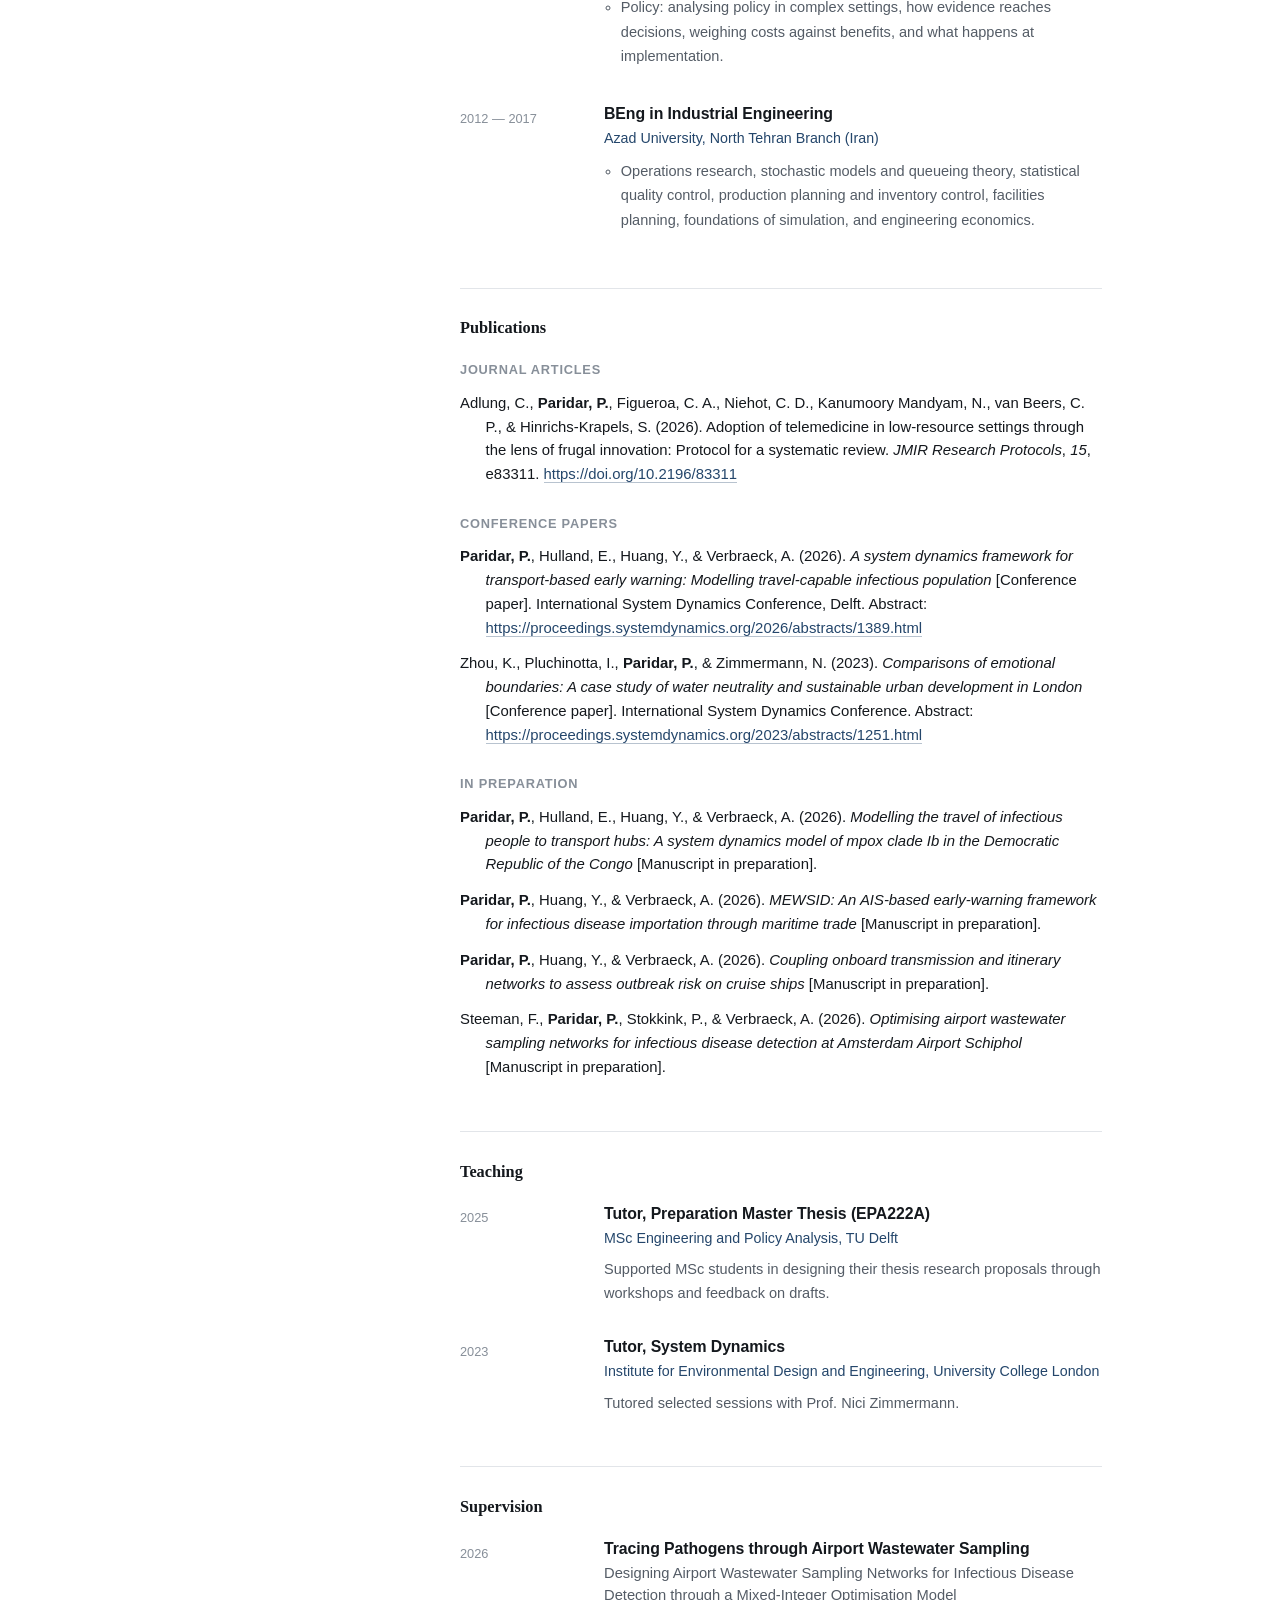
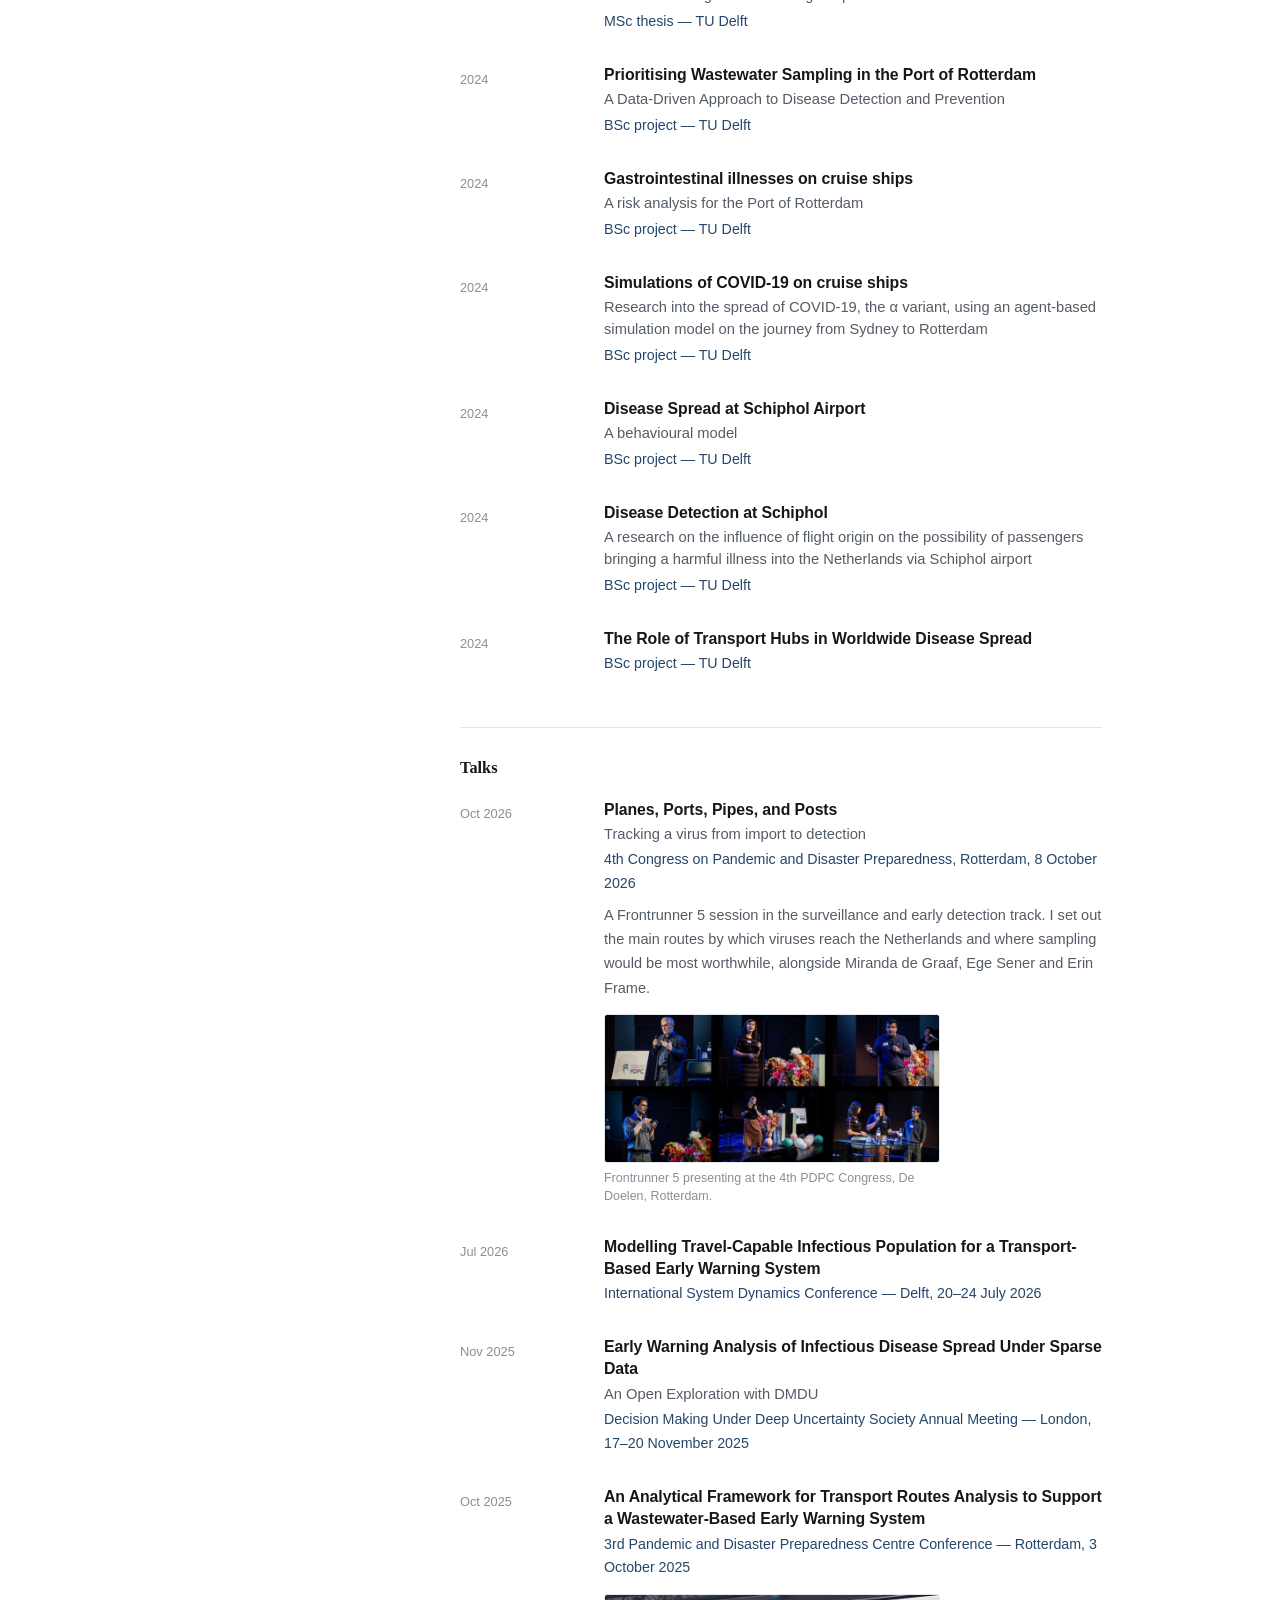
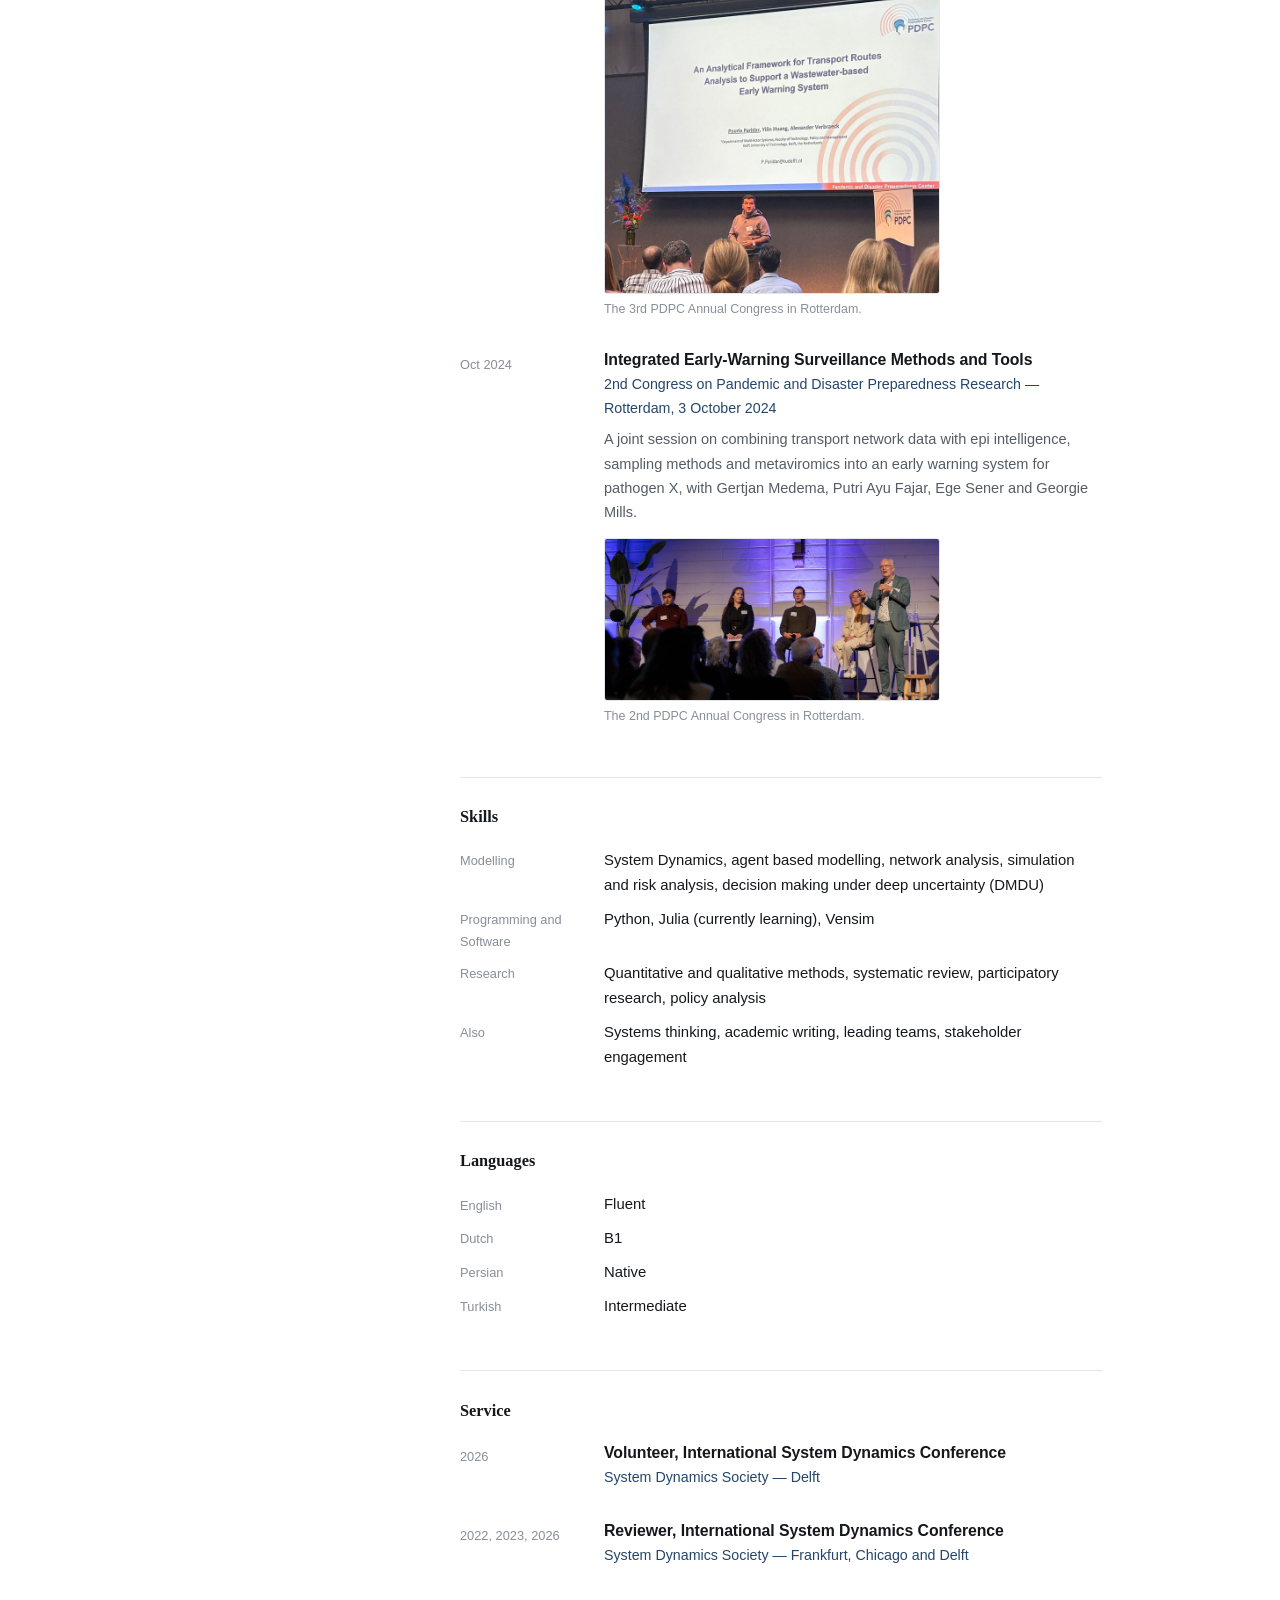
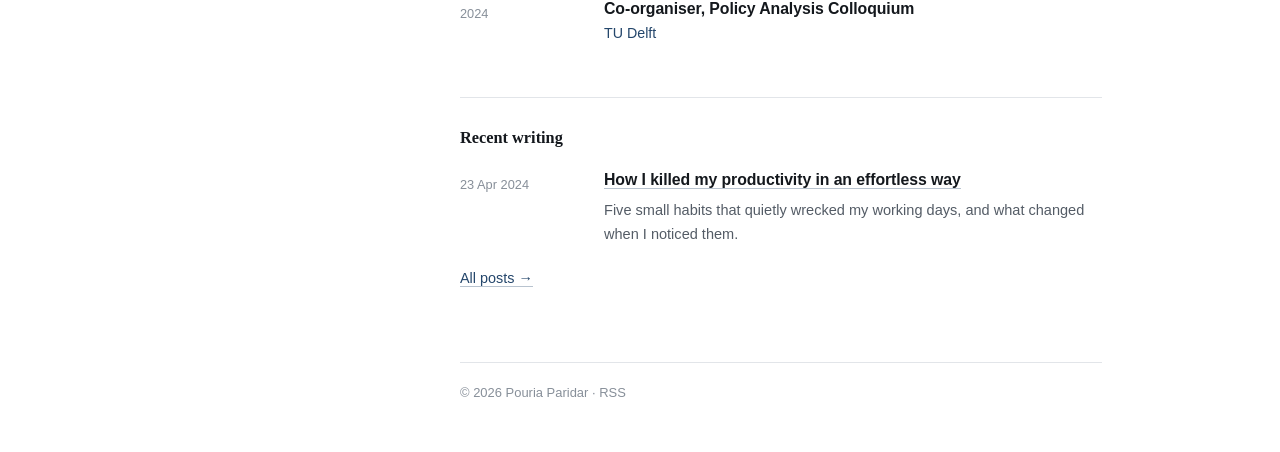
==== commit f98c4088: "Updated the publications" ====
--- a/index.html
+++ b/index.html
@@ -173,7 +173,7 @@
 <li><strong>Paridar, P.</strong>, Hulland, E., Huang, Y., &amp; Verbraeck, A. (2026). <em>A system dynamics framework for transport-based early warning: Modelling travel-capable infectious population</em> [Conference paper]. International System Dynamics Conference, Delft. Abstract: <a href="https://proceedings.systemdynamics.org/2026/abstracts/1389.html">https://proceedings.systemdynamics.org/2026/abstracts/1389.html</a></li><li>Zhou, K., Pluchinotta, I., <strong>Paridar, P.</strong>, &amp; Zimmermann, N. (2023). <em>Comparisons of emotional boundaries: A case study of water neutrality and sustainable urban development in London</em> [Conference paper]. International System Dynamics Conference. Abstract: <a href="https://proceedings.systemdynamics.org/2023/abstracts/1251.html">https://proceedings.systemdynamics.org/2023/abstracts/1251.html</a></li>  </ul>
   <h3 class="pub-group">In preparation</h3>
   <ul class="pubs">
-<li>Manuscripts in preparation on transport-based early warning, maritime disease importation, cruise ship outbreak modelling and airport wastewater surveillance.</li>  </ul>
+<li><strong>Paridar, P.</strong>, Hulland, E., Huang, Y., &amp; Verbraeck, A. (2026). <em>Modelling the travel of infectious people to transport hubs: A system dynamics model of mpox clade Ib in the Democratic Republic of the Congo</em> [Manuscript in preparation].</li><li><strong>Paridar, P.</strong>, Huang, Y., &amp; Verbraeck, A. (2026). <em>MEWSID: An AIS-based early-warning framework for infectious disease importation through maritime trade</em> [Manuscript in preparation].</li><li><strong>Paridar, P.</strong>, Huang, Y., &amp; Verbraeck, A. (2026). <em>Coupling onboard transmission and itinerary networks to assess outbreak risk on cruise ships</em> [Manuscript in preparation].</li><li>Steeman, F., <strong>Paridar, P.</strong>, Stokkink, P., &amp; Verbraeck, A. (2026). <em>Optimising airport wastewater sampling networks for infectious disease detection at Amsterdam Airport Schiphol</em> [Manuscript in preparation].</li>  </ul>
 
 </section>
 <section class="sec">
@@ -300,10 +300,10 @@
   <h2>Skills</h2>
 
   <dl class="groups">
-    <dt>Modelling</dt><dd>System Dynamics, agent based modelling, network analysis, simulation and risk analysis, decisionmaking under deep uncertainty (DMDU)</dd>
+    <dt>Modelling</dt><dd>System Dynamics, agent based modelling, network analysis, simulation and risk analysis, decision making under deep uncertainty (DMDU)</dd>
     <dt>Programming and Software</dt><dd>Python, Julia (currently learning), Vensim</dd>
     <dt>Research</dt><dd>Quantitative and qualitative methods, systematic review, participatory research, policy analysis</dd>
-    <dt>Also</dt><dd>Systems thinking, academic writing, leading teams, stakeholders engagement</dd>
+    <dt>Also</dt><dd>Systems thinking, academic writing, leading teams, stakeholder engagement</dd>
   </dl>
 
 </section>
@@ -363,4 +363,4 @@
 
 </div>
 </body>
-</html>
+</html>
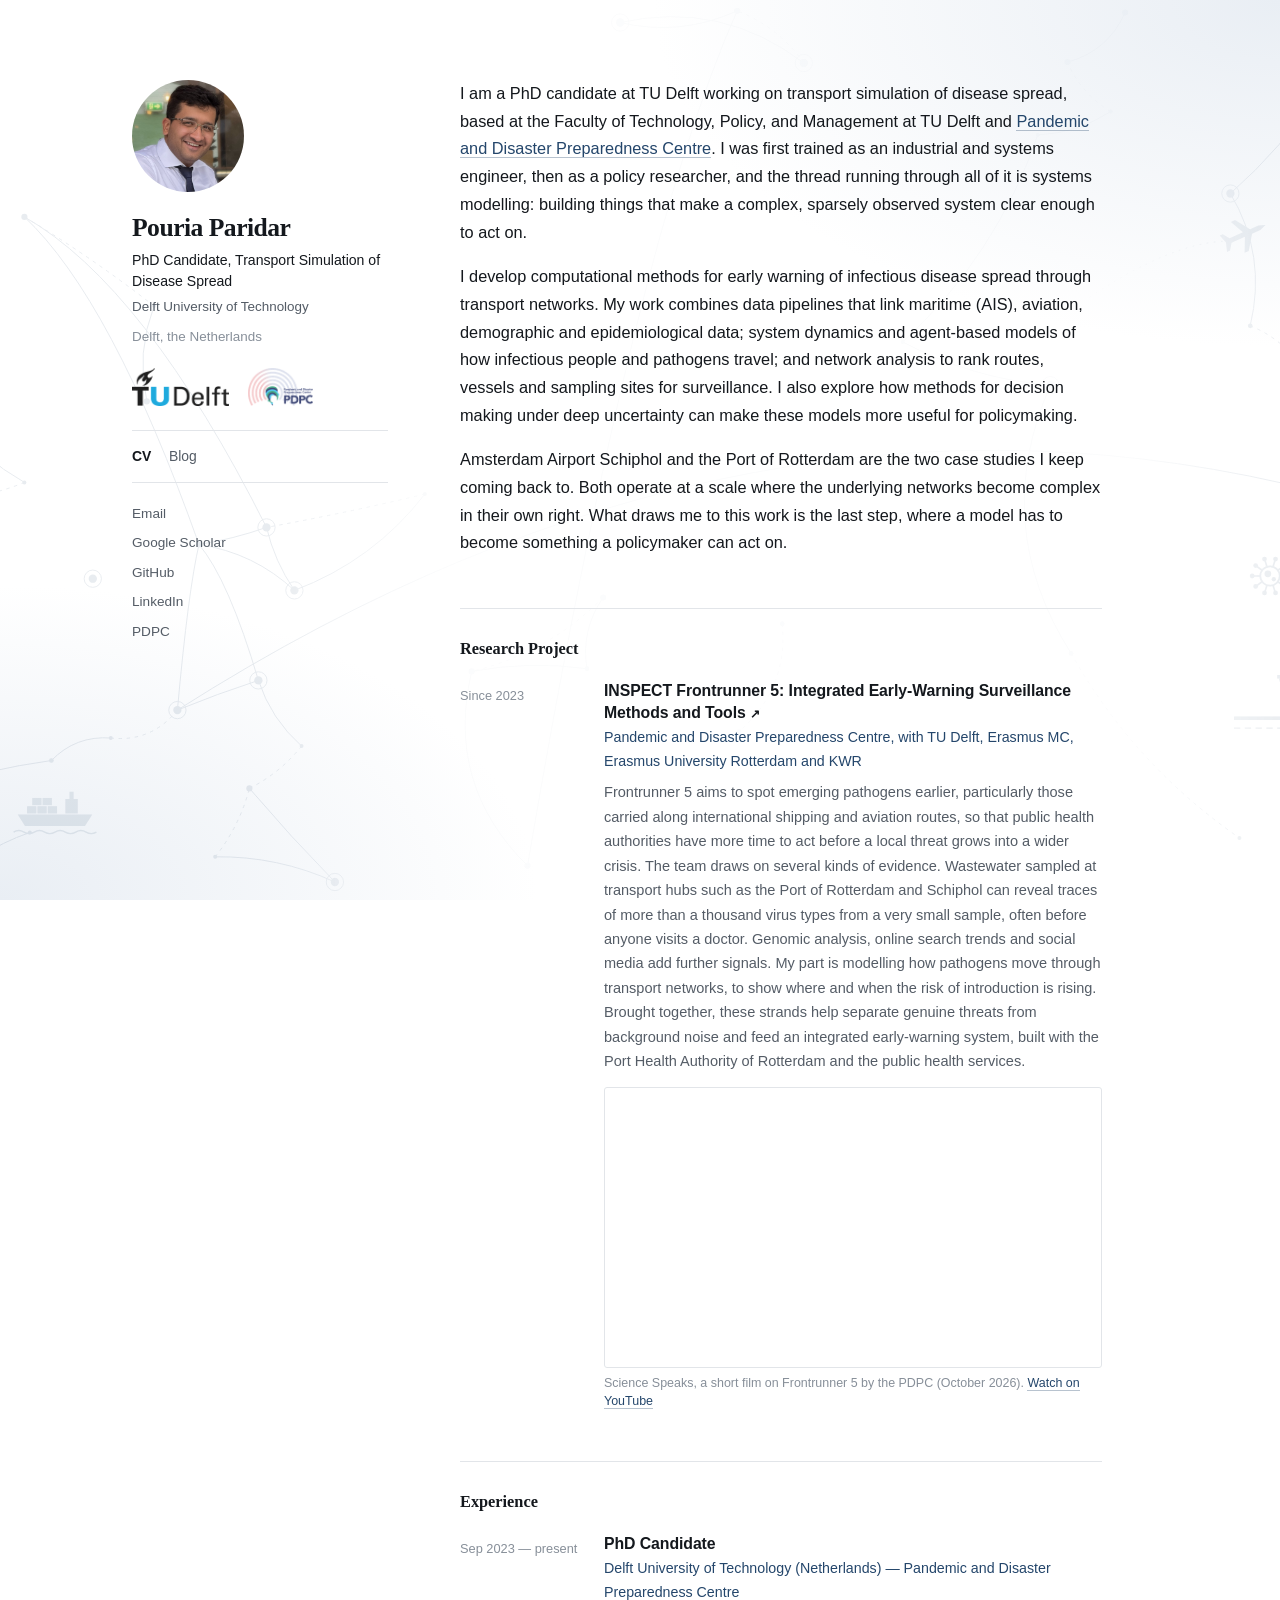
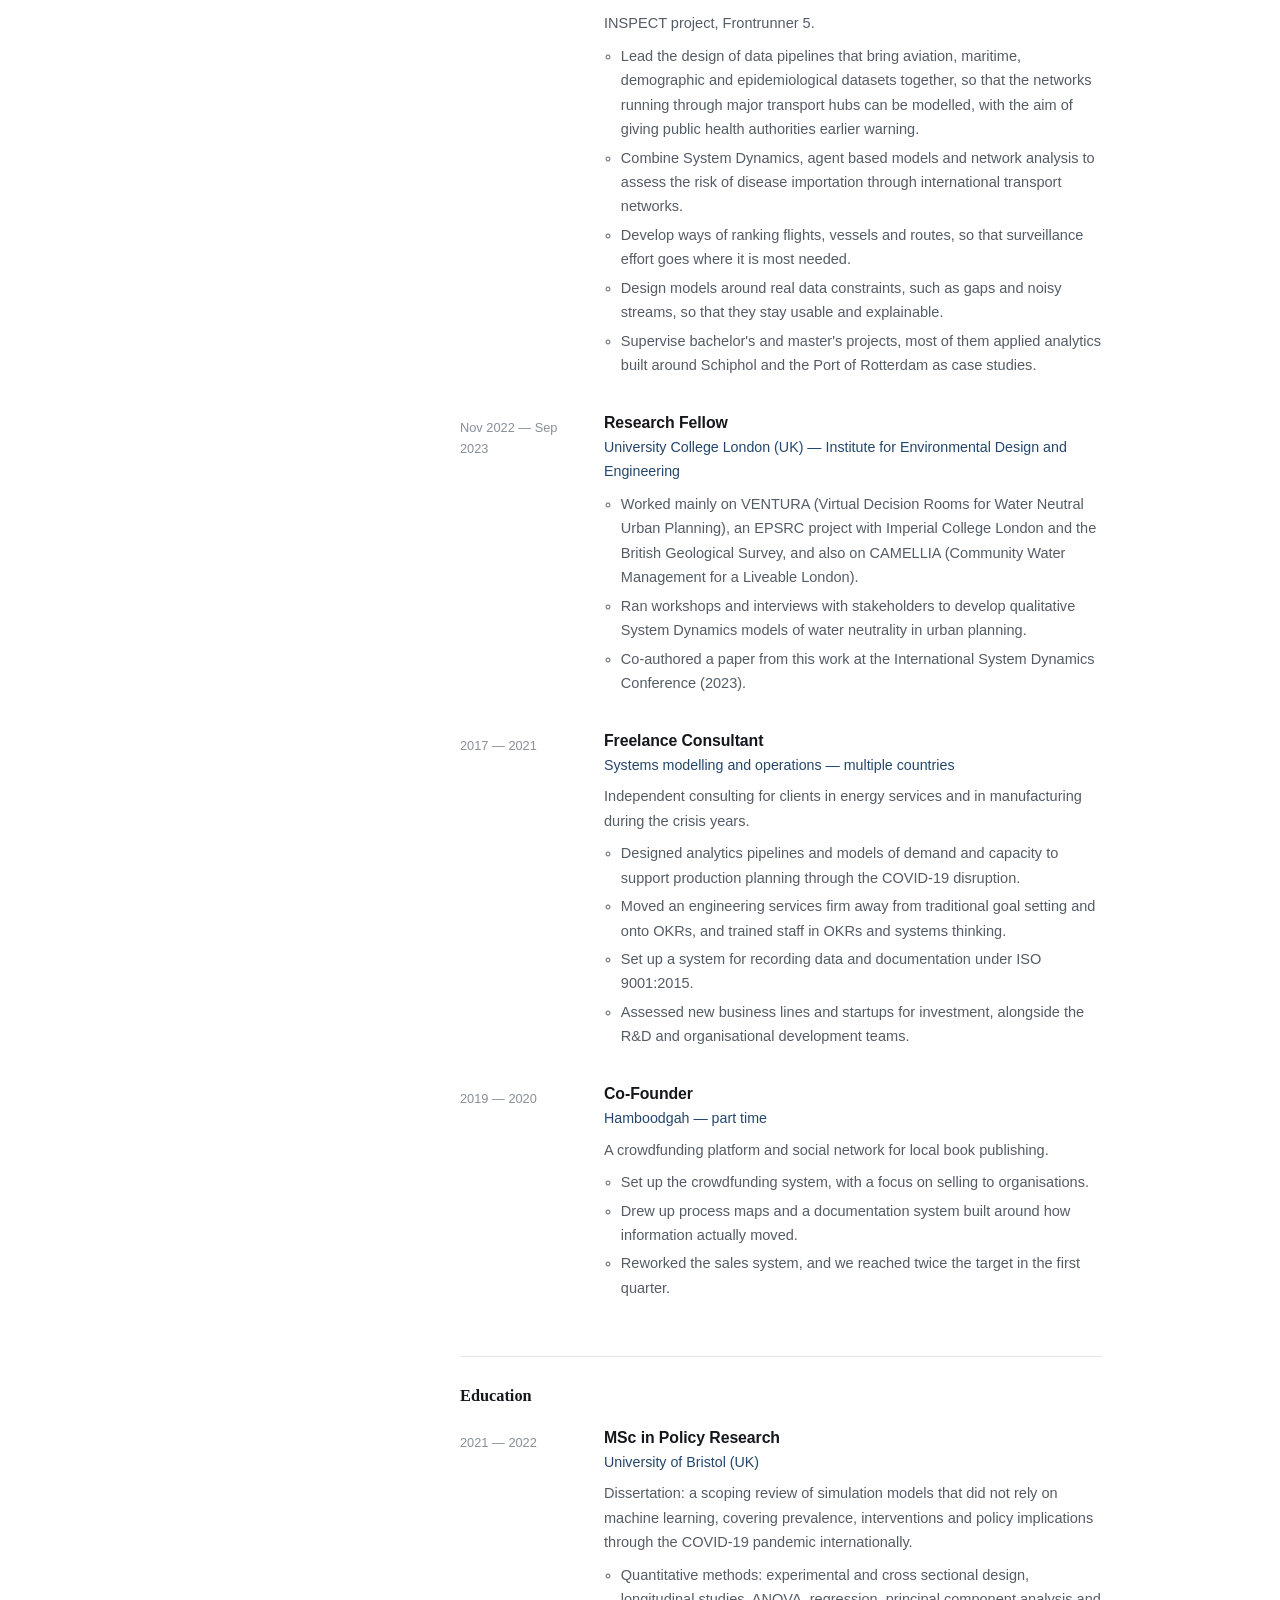
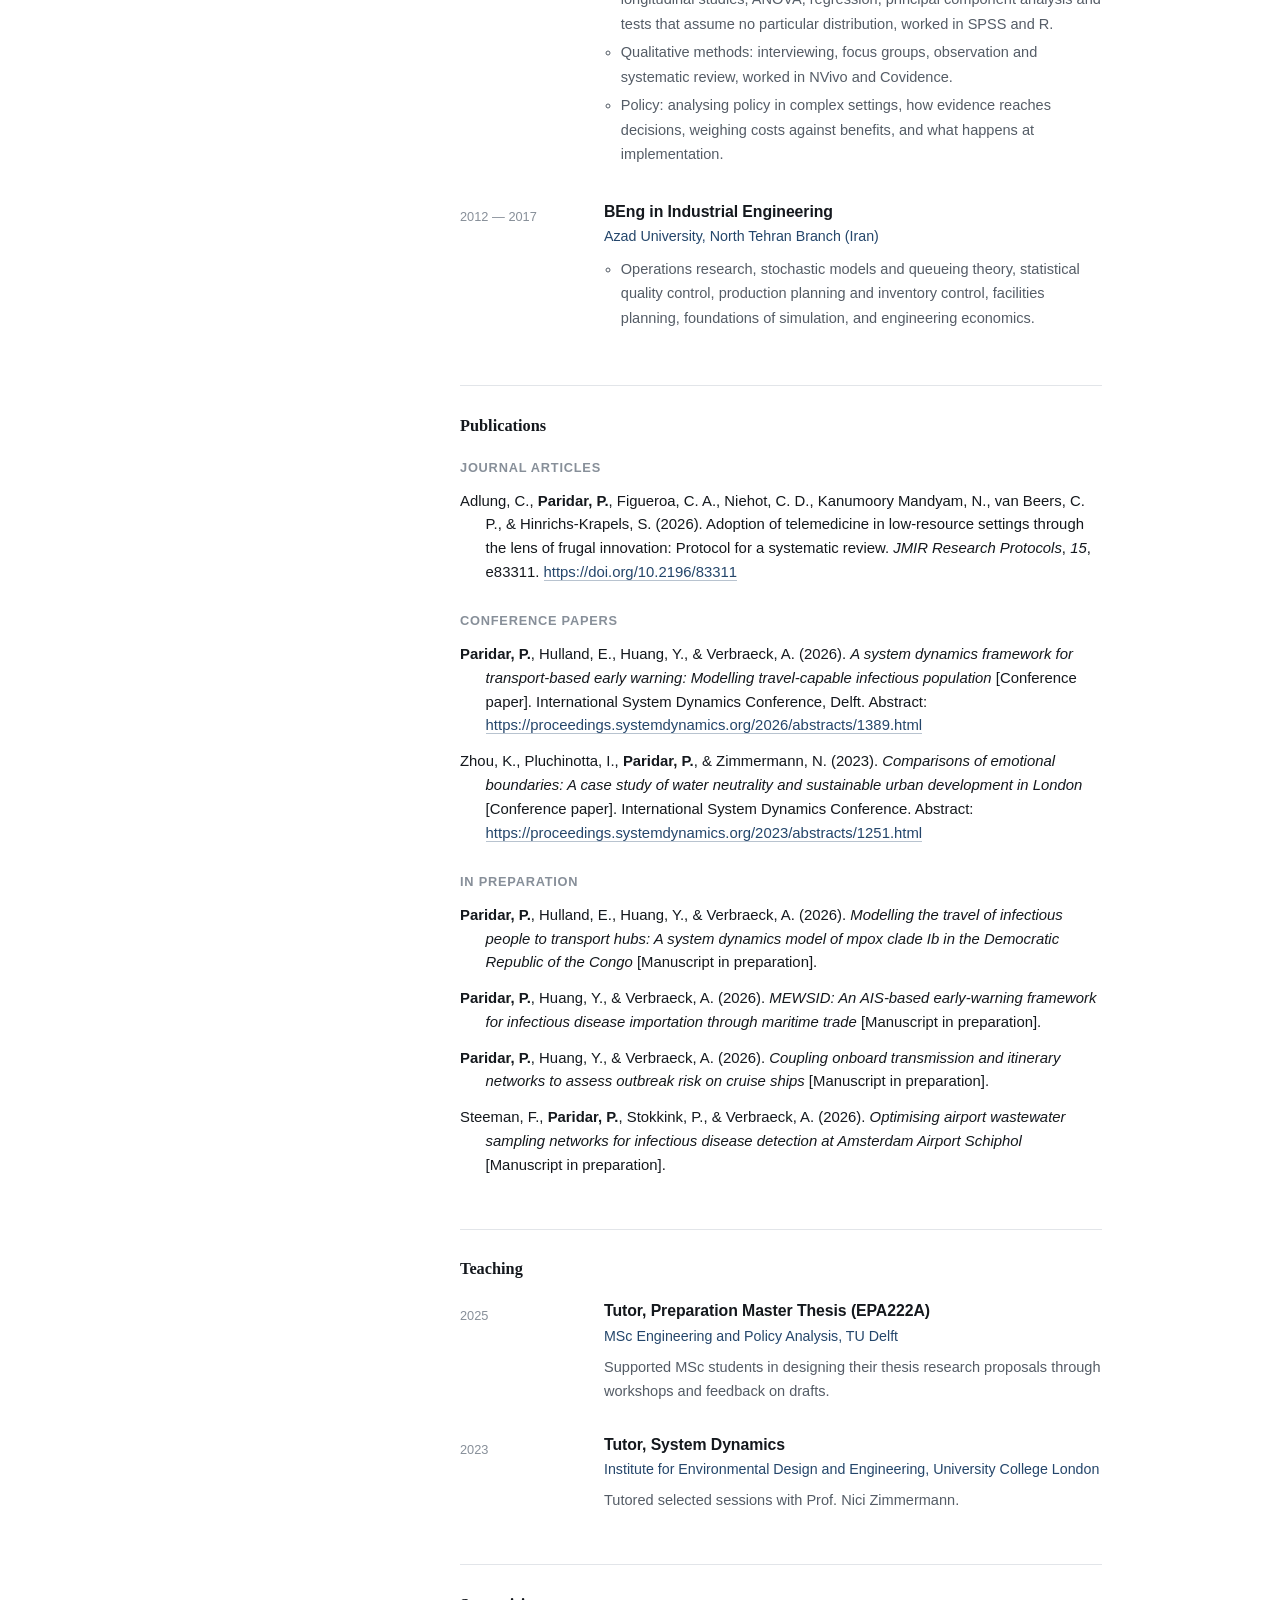
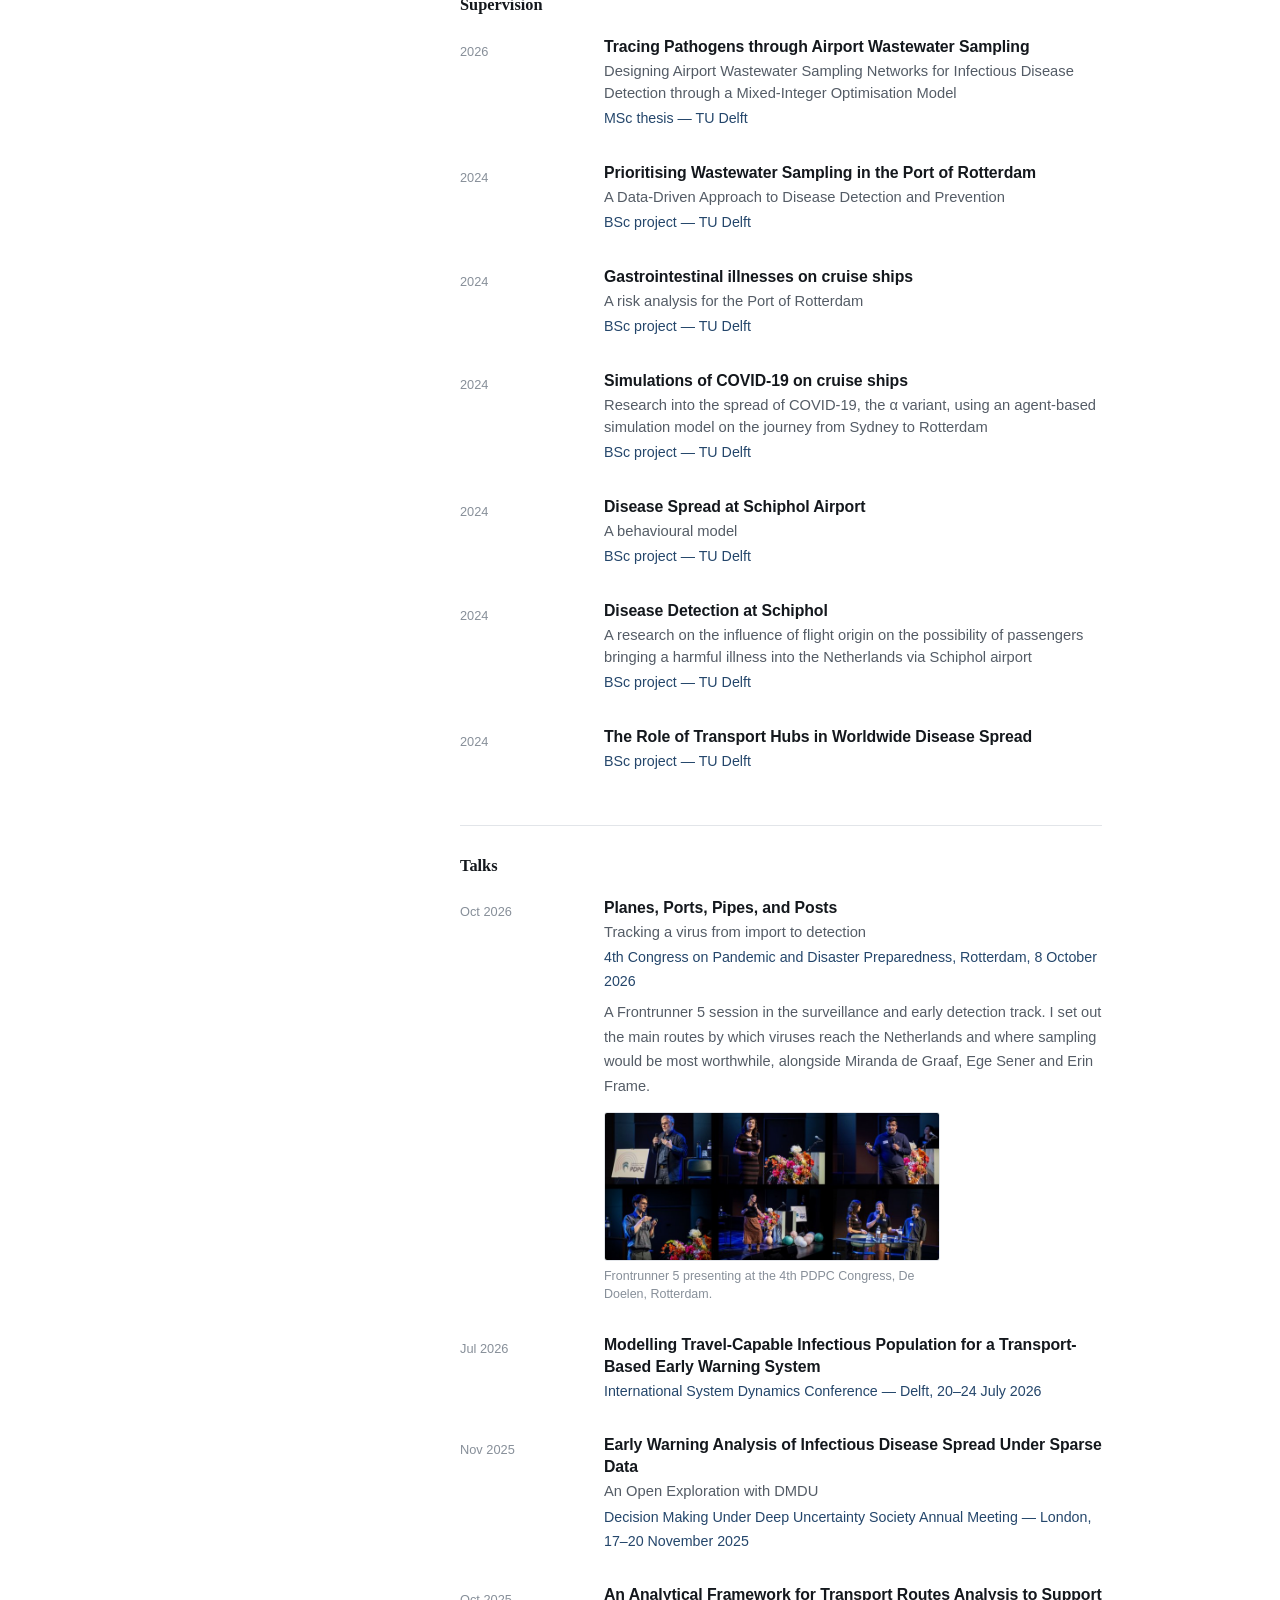
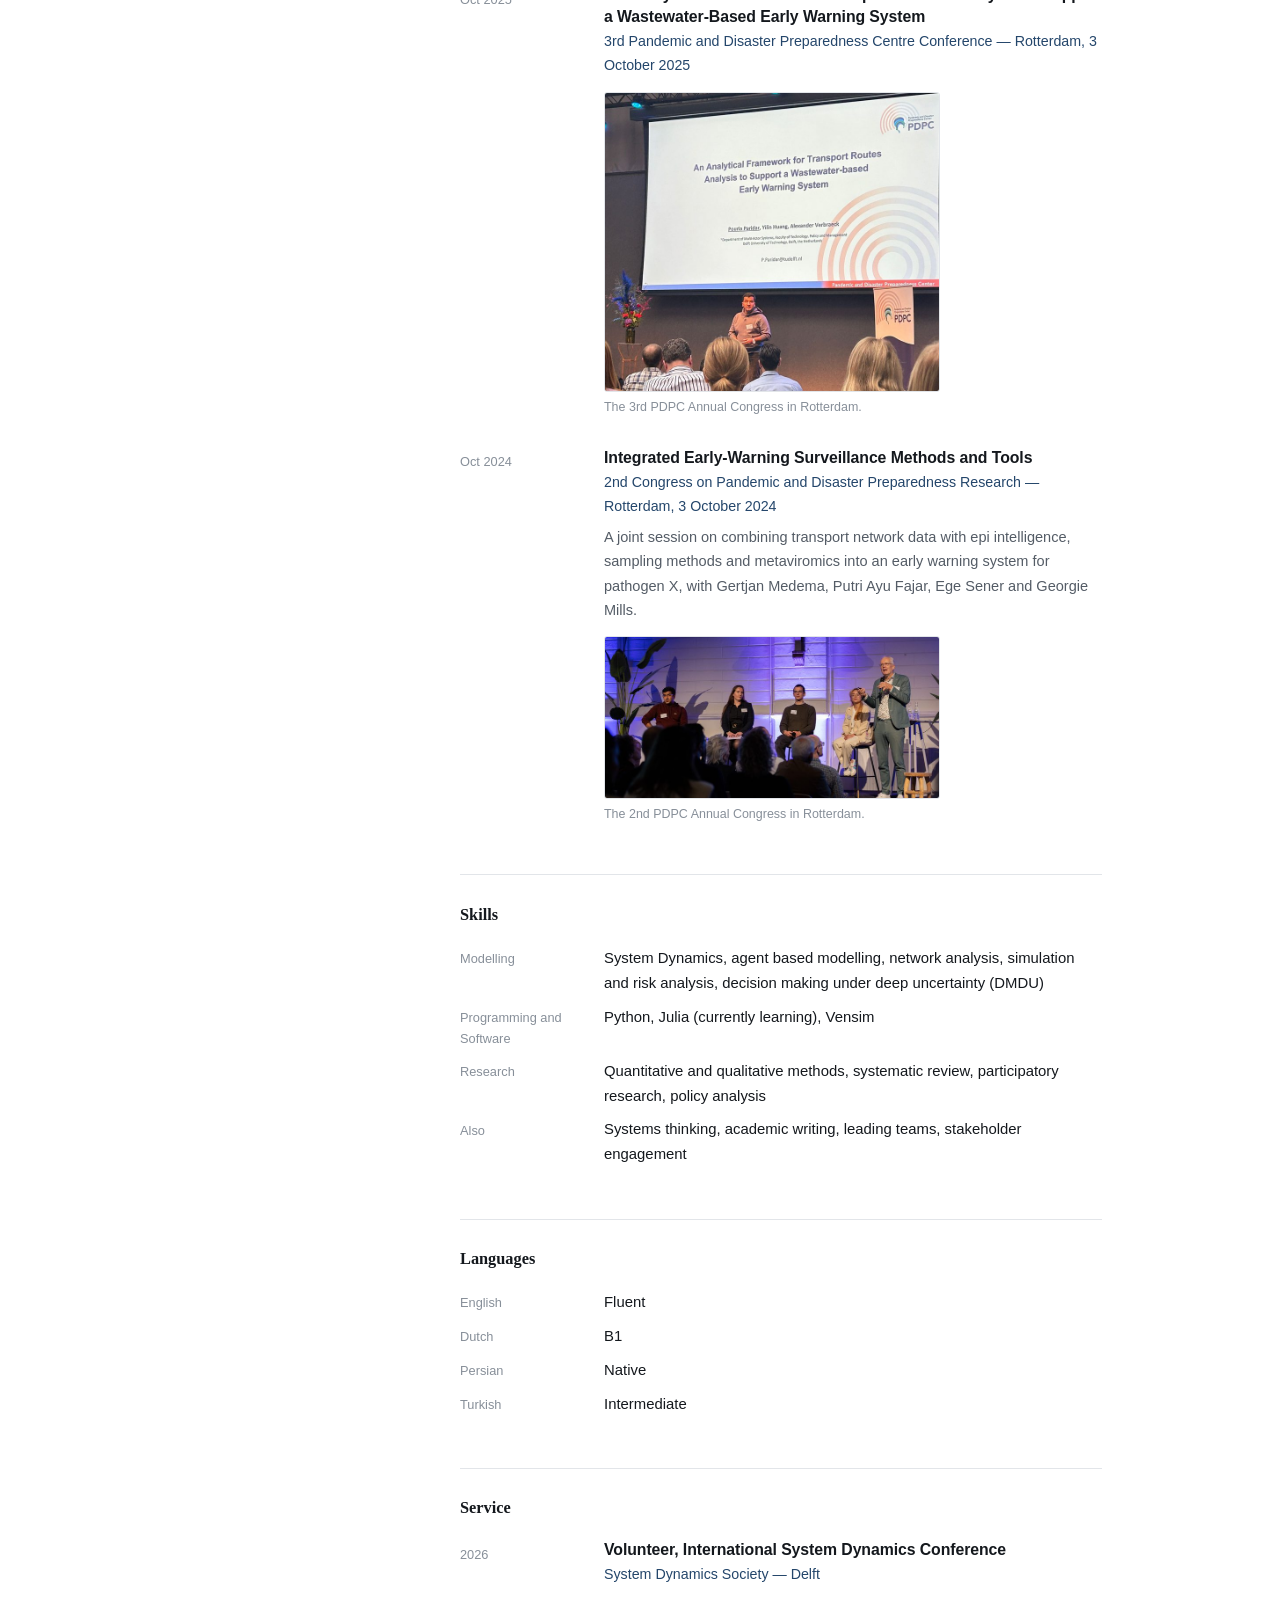
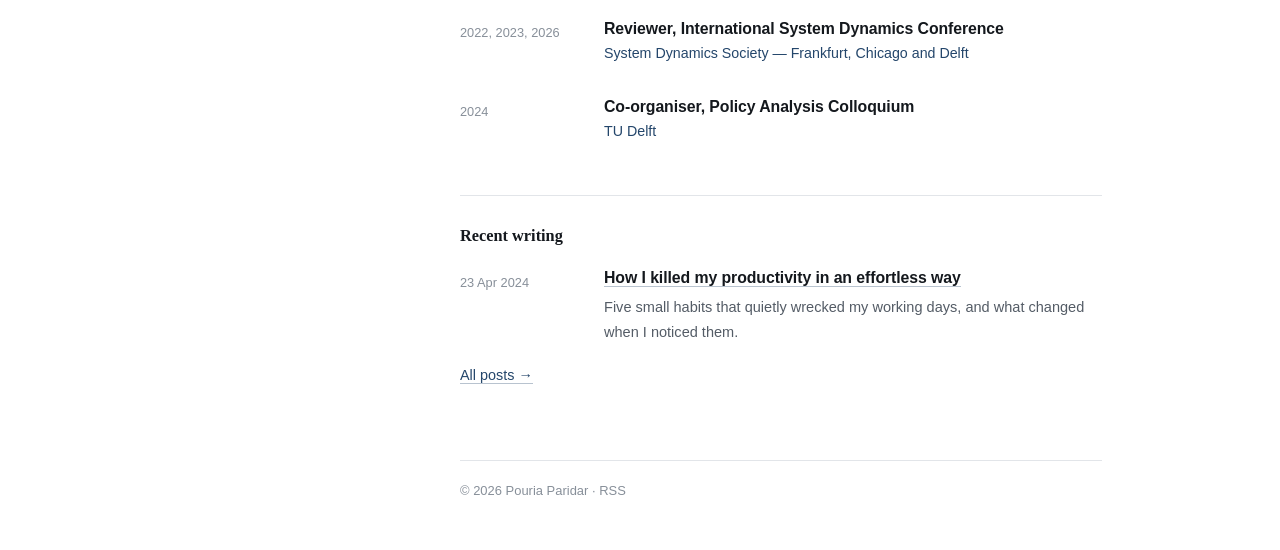
==== commit f0d9ba50: "Edited the UCL job" ====
--- a/index.html
+++ b/index.html
@@ -126,7 +126,7 @@
       <div class="when">Nov 2022 — Sep 2023</div>
       <div class="what">
         <h3>Research Fellow</h3>
-<p class="sub">University College London (UK) — Institute for Environmental Design and Engineering</p><ul class="bul"><li>Designed decision tools for urban infrastructure and water systems, grounded in the available data.</li><li>Prepared the analyses presented to stakeholders in policy discussions.</li><li>Coordinated data, modelling and reporting across several projects at once.</li></ul>      </div>
+<p class="sub">University College London (UK) — Institute for Environmental Design and Engineering</p><ul class="bul"><li>Worked mainly on VENTURA (Virtual Decision Rooms for Water Neutral Urban Planning), an EPSRC project with Imperial College London and the British Geological Survey, and also on CAMELLIA (Community Water Management for a Liveable London).</li><li>Ran workshops and interviews with stakeholders to develop qualitative System Dynamics models of water neutrality in urban planning.</li><li>Co-authored a paper from this work at the International System Dynamics Conference (2023).</li></ul>      </div>
     </li>
     <li class="entry">
       <div class="when">2017 — 2021</div>
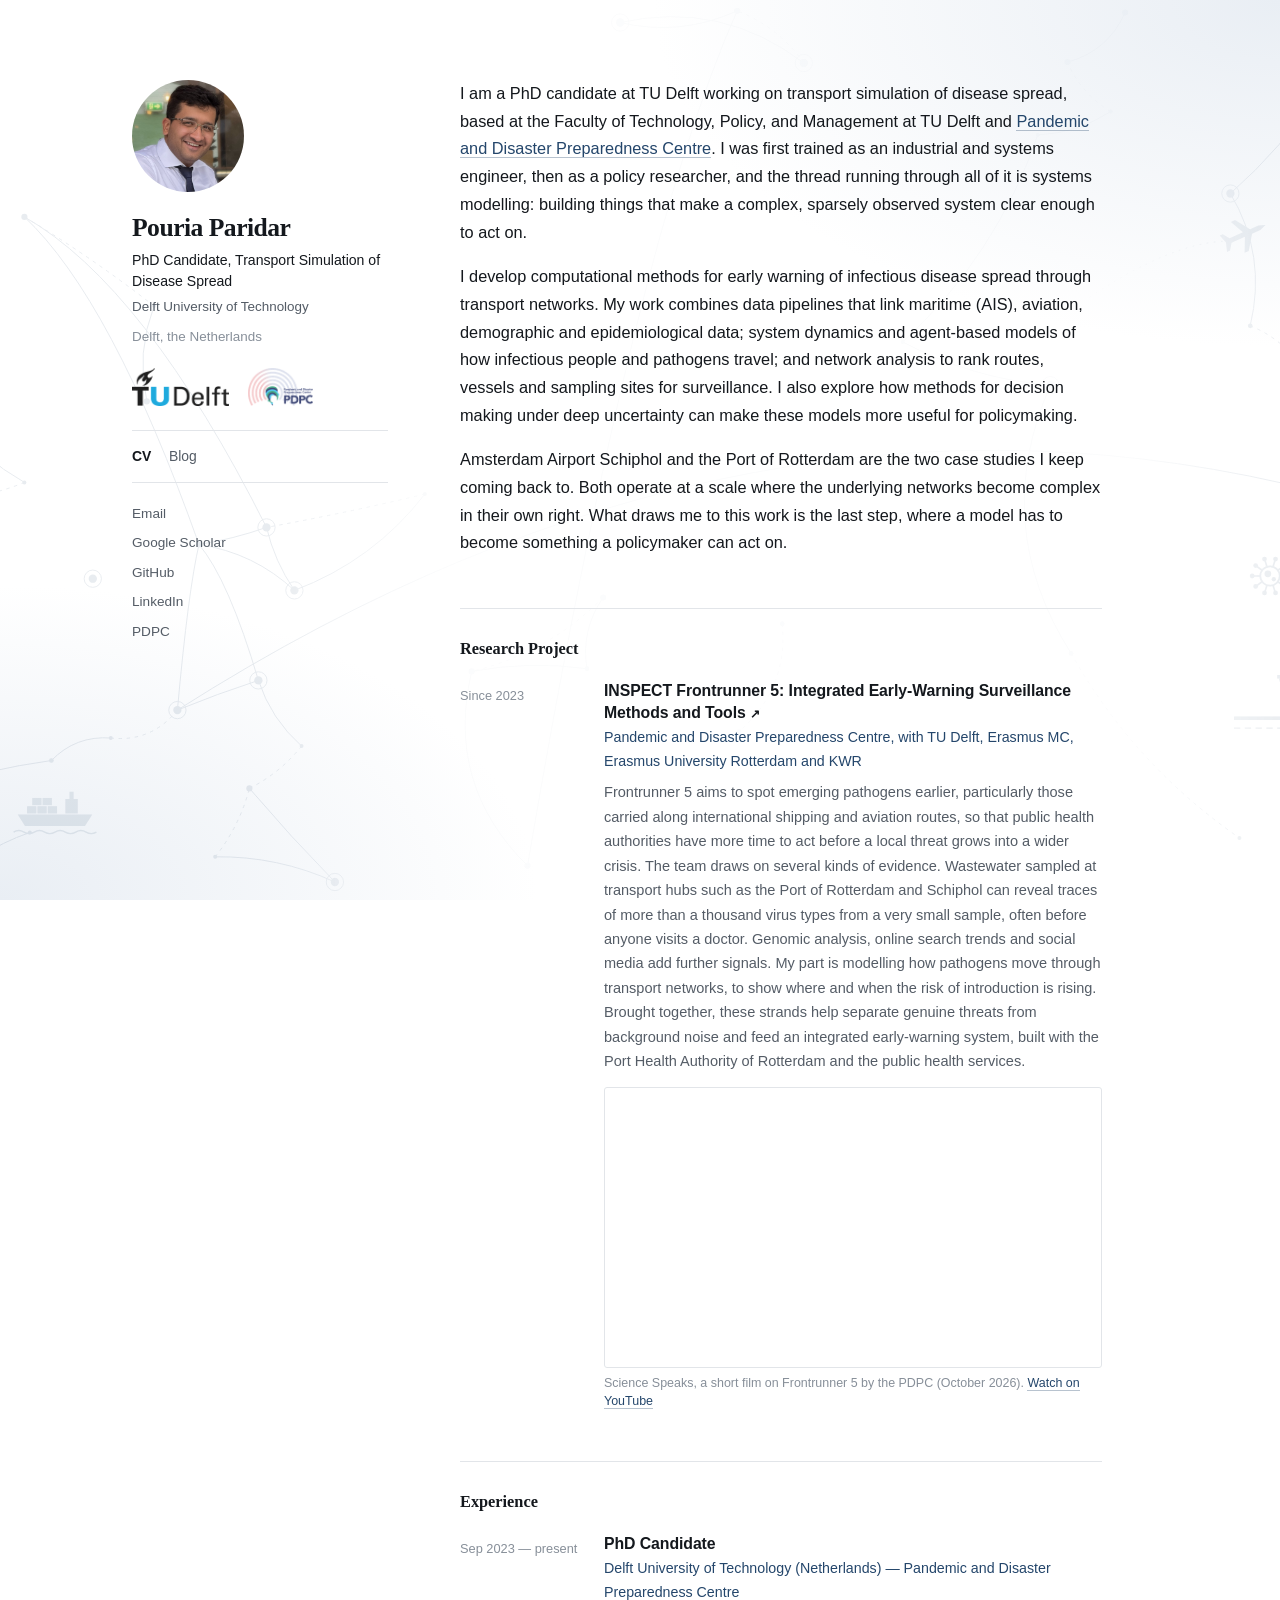
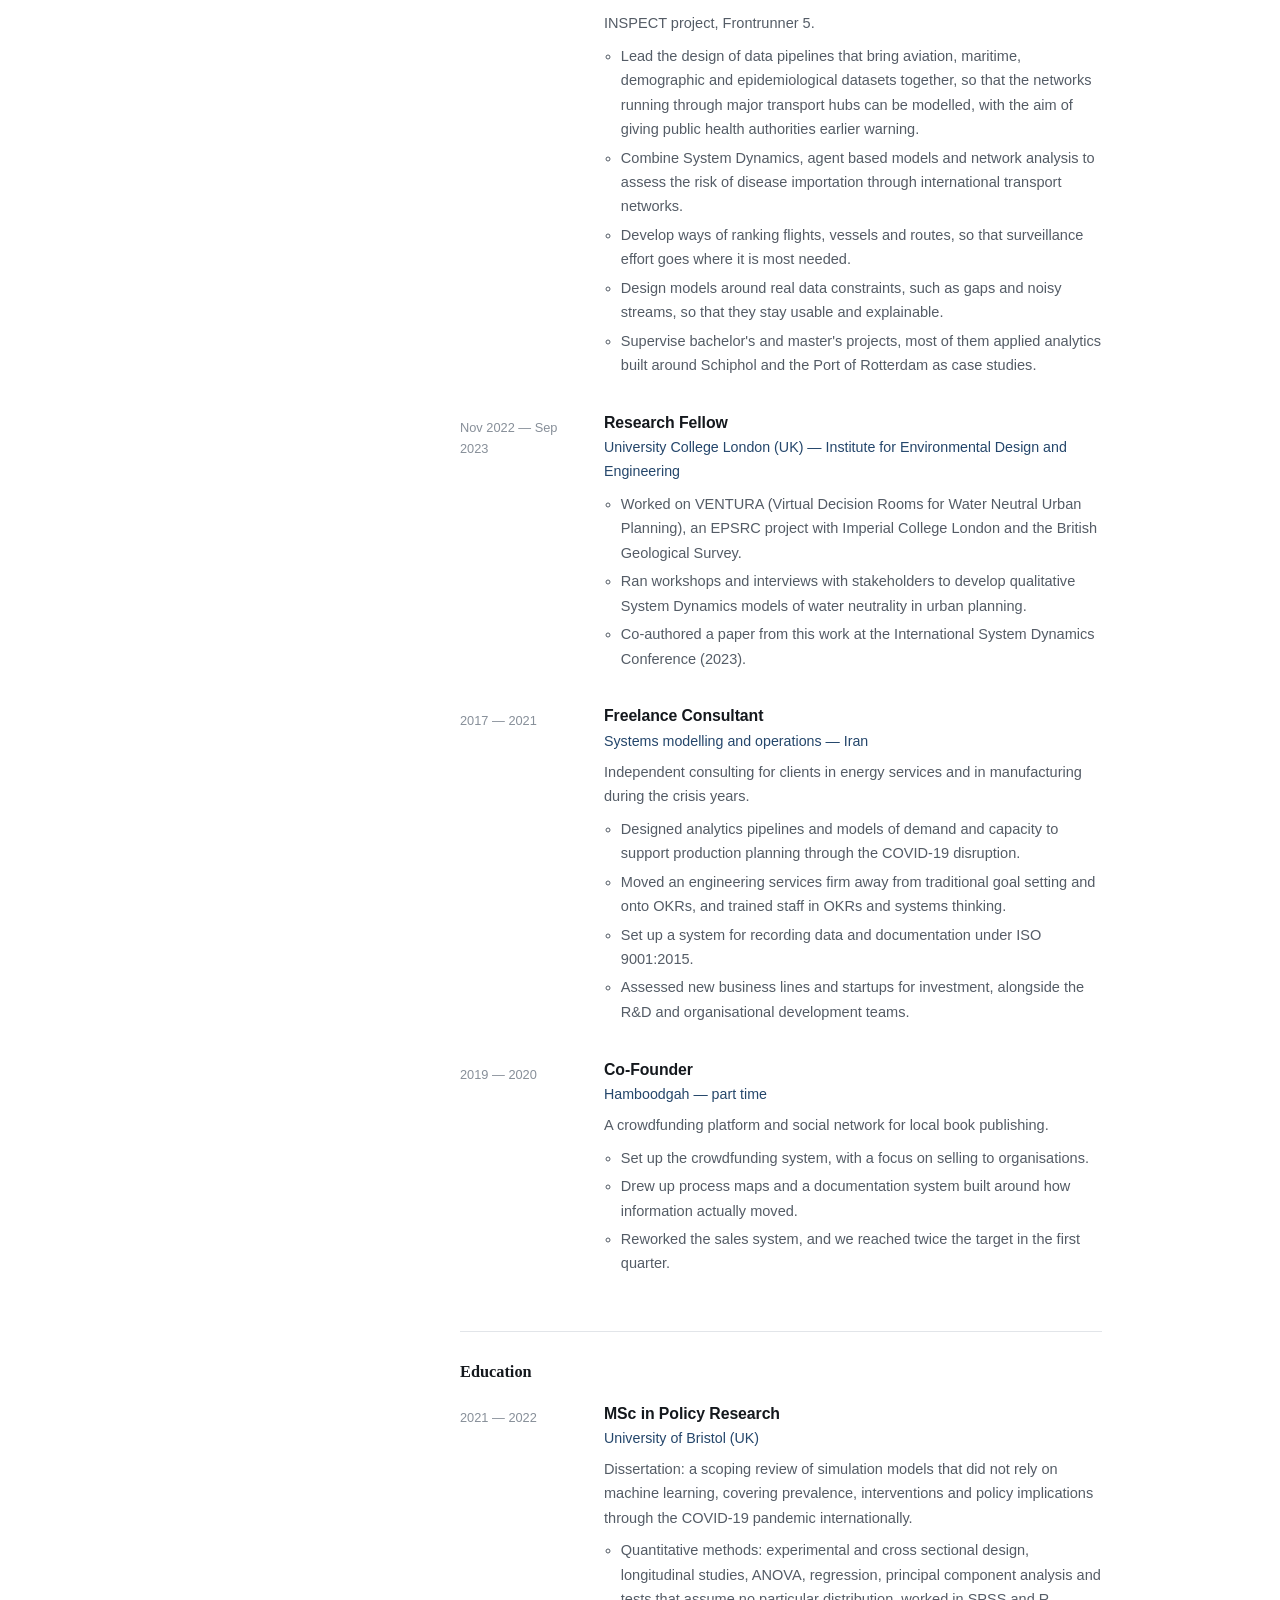
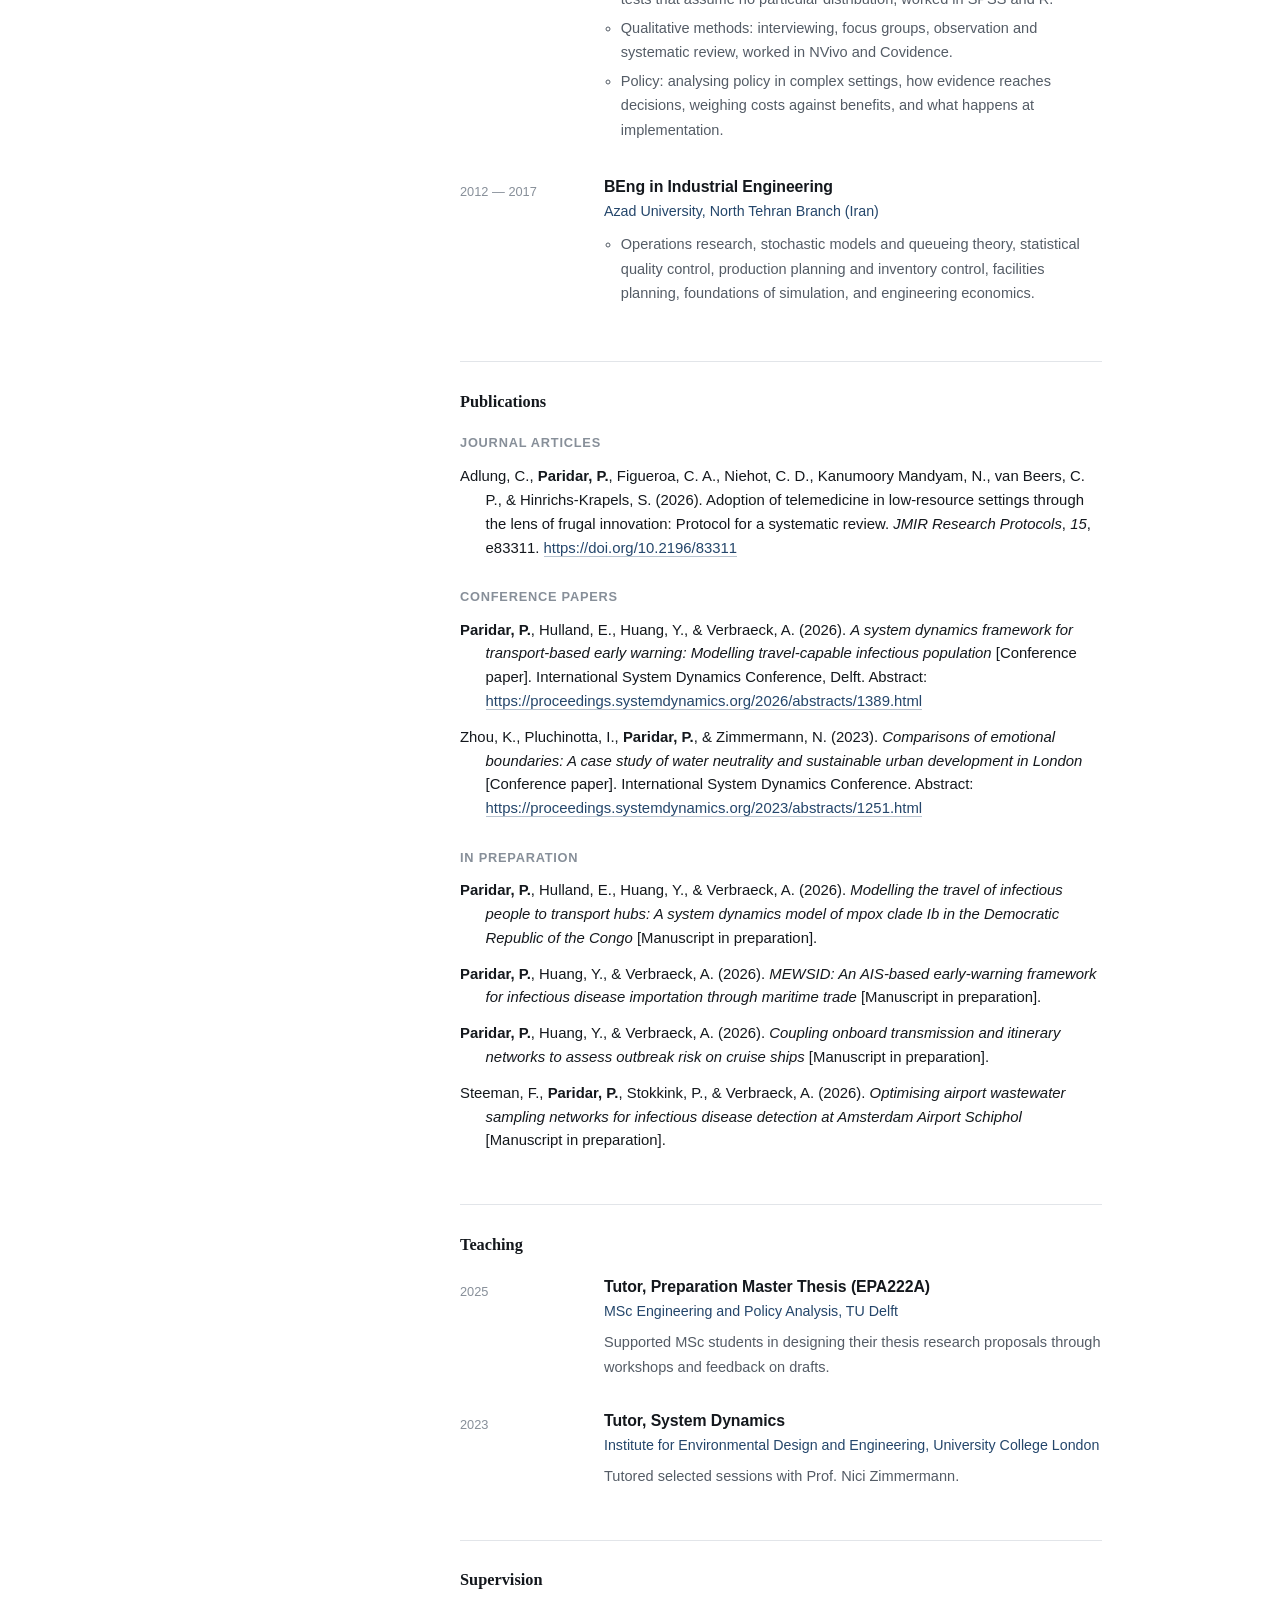
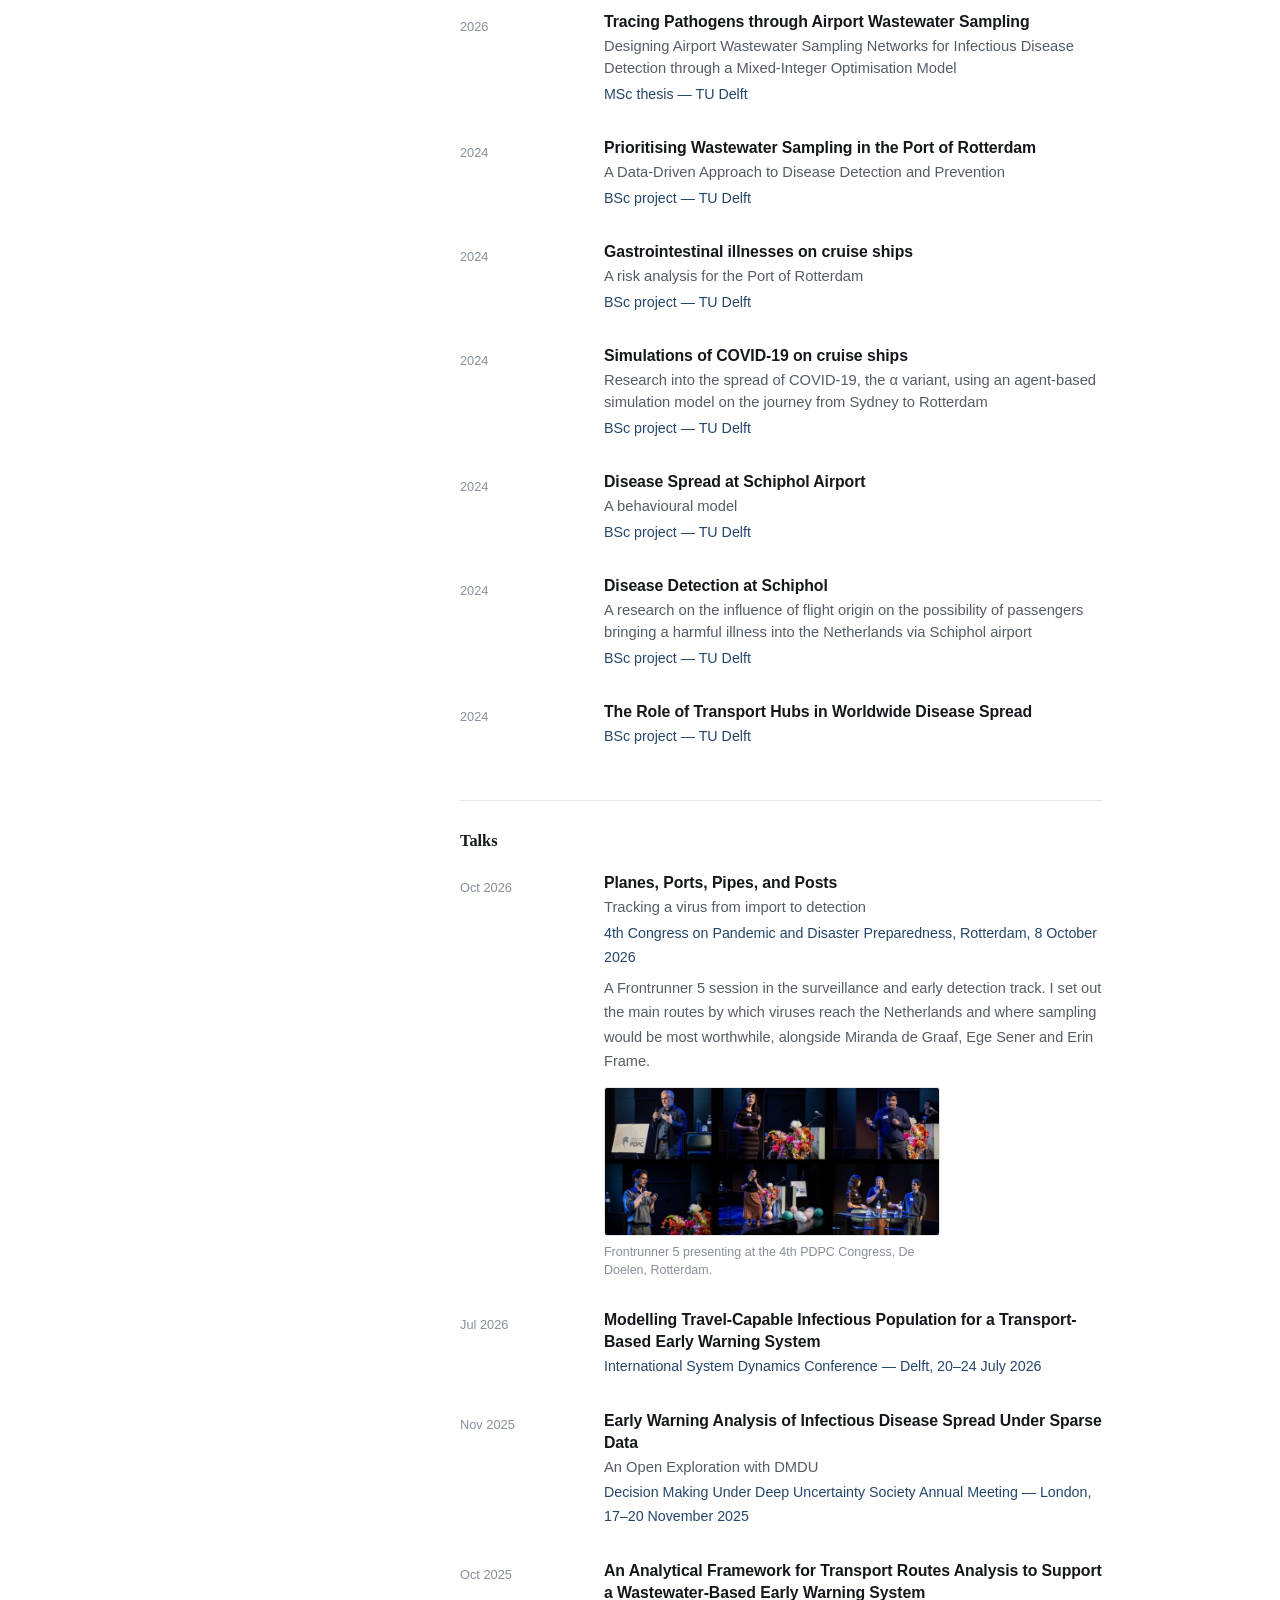
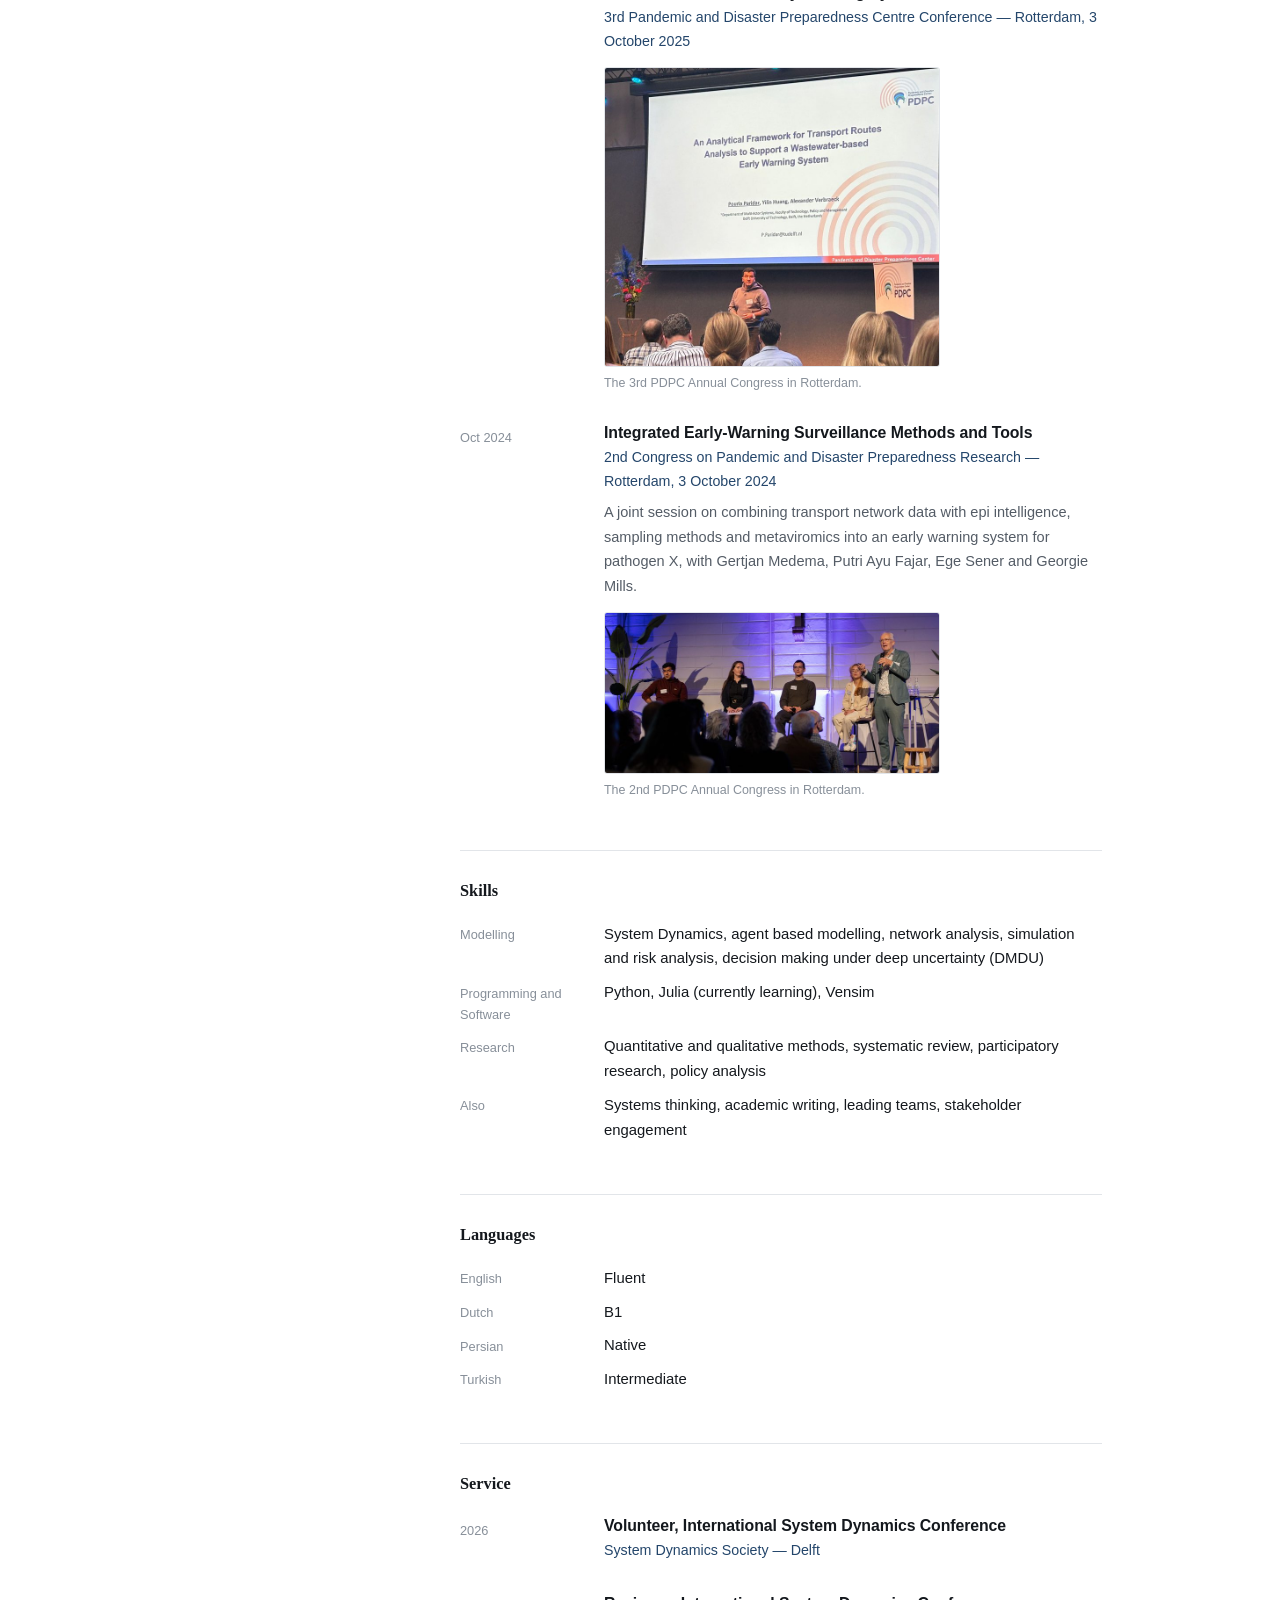
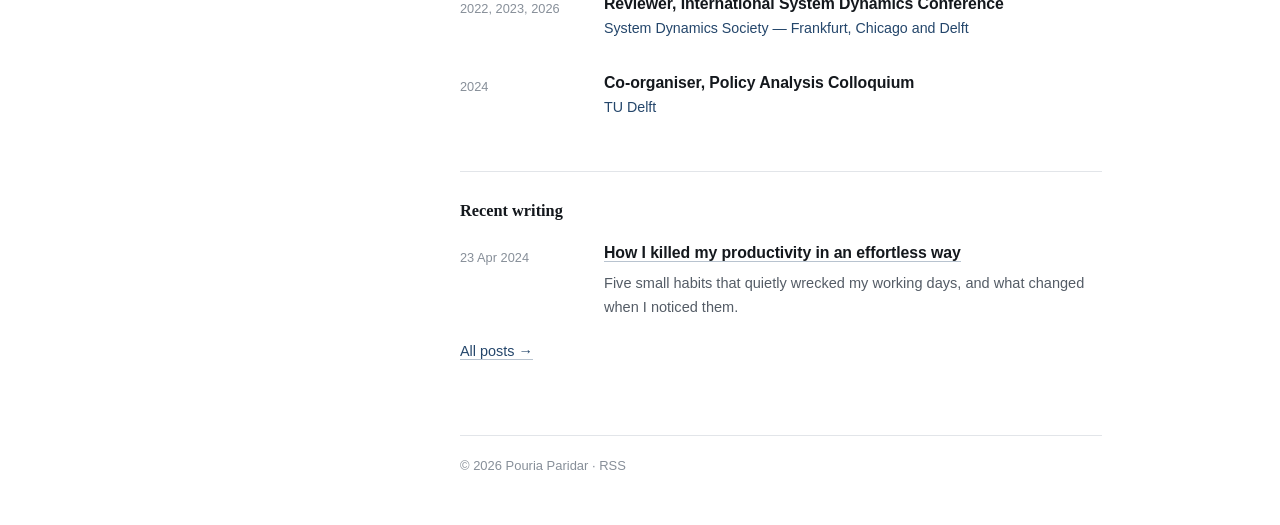
==== commit 4c87057d: "Update index.html" ====
--- a/index.html
+++ b/index.html
@@ -126,13 +126,13 @@
       <div class="when">Nov 2022 — Sep 2023</div>
       <div class="what">
         <h3>Research Fellow</h3>
-<p class="sub">University College London (UK) — Institute for Environmental Design and Engineering</p><ul class="bul"><li>Worked mainly on VENTURA (Virtual Decision Rooms for Water Neutral Urban Planning), an EPSRC project with Imperial College London and the British Geological Survey, and also on CAMELLIA (Community Water Management for a Liveable London).</li><li>Ran workshops and interviews with stakeholders to develop qualitative System Dynamics models of water neutrality in urban planning.</li><li>Co-authored a paper from this work at the International System Dynamics Conference (2023).</li></ul>      </div>
+<p class="sub">University College London (UK) — Institute for Environmental Design and Engineering</p><ul class="bul"><li>Worked on VENTURA (Virtual Decision Rooms for Water Neutral Urban Planning), an EPSRC project with Imperial College London and the British Geological Survey.</li><li>Ran workshops and interviews with stakeholders to develop qualitative System Dynamics models of water neutrality in urban planning.</li><li>Co-authored a paper from this work at the International System Dynamics Conference (2023).</li></ul>      </div>
     </li>
     <li class="entry">
       <div class="when">2017 — 2021</div>
       <div class="what">
         <h3>Freelance Consultant</h3>
-<p class="sub">Systems modelling and operations — multiple countries</p><p class="det">Independent consulting for clients in energy services and in manufacturing during the crisis years.</p><ul class="bul"><li>Designed analytics pipelines and models of demand and capacity to support production planning through the COVID-19 disruption.</li><li>Moved an engineering services firm away from traditional goal setting and onto OKRs, and trained staff in OKRs and systems thinking.</li><li>Set up a system for recording data and documentation under ISO 9001:2015.</li><li>Assessed new business lines and startups for investment, alongside the R&amp;D and organisational development teams.</li></ul>      </div>
+<p class="sub">Systems modelling and operations — Iran</p><p class="det">Independent consulting for clients in energy services and in manufacturing during the crisis years.</p><ul class="bul"><li>Designed analytics pipelines and models of demand and capacity to support production planning through the COVID-19 disruption.</li><li>Moved an engineering services firm away from traditional goal setting and onto OKRs, and trained staff in OKRs and systems thinking.</li><li>Set up a system for recording data and documentation under ISO 9001:2015.</li><li>Assessed new business lines and startups for investment, alongside the R&amp;D and organisational development teams.</li></ul>      </div>
     </li>
     <li class="entry">
       <div class="when">2019 — 2020</div>
@@ -363,4 +363,4 @@
 
 </div>
 </body>
-</html>+</html>
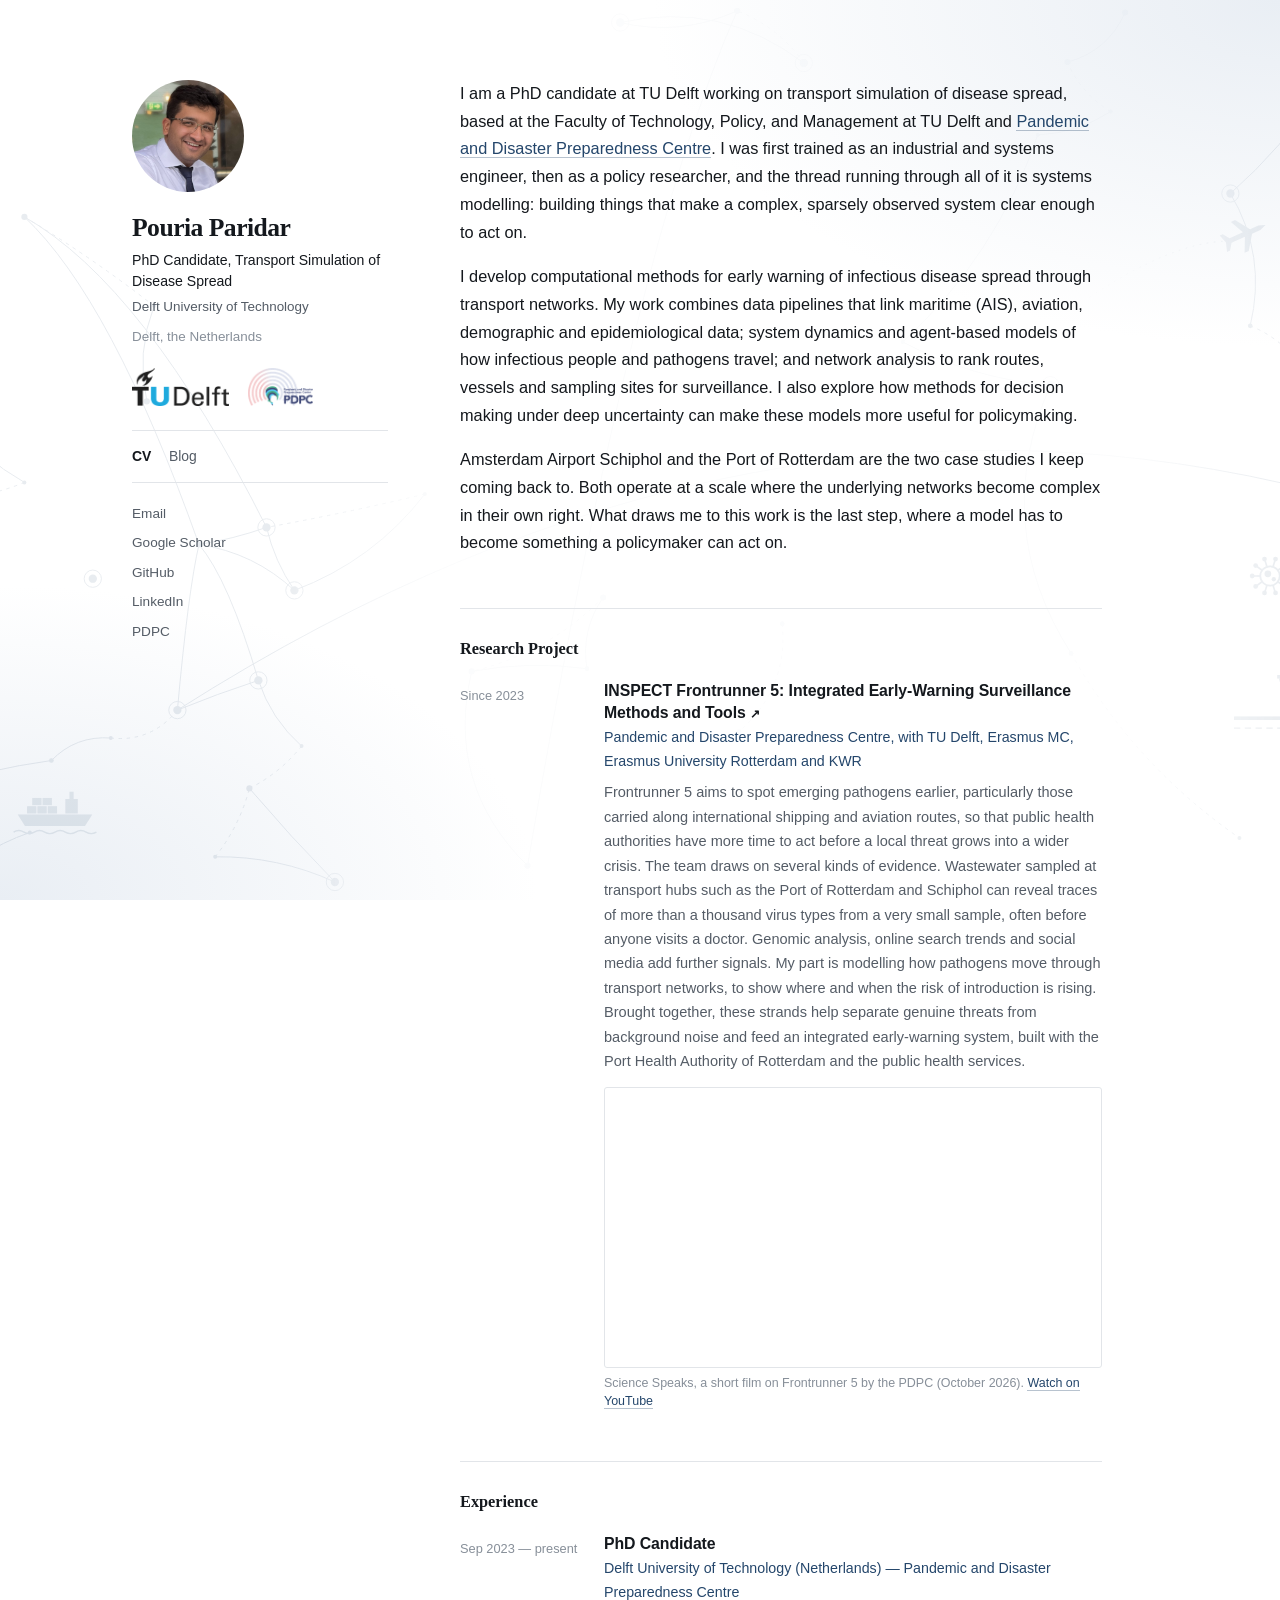
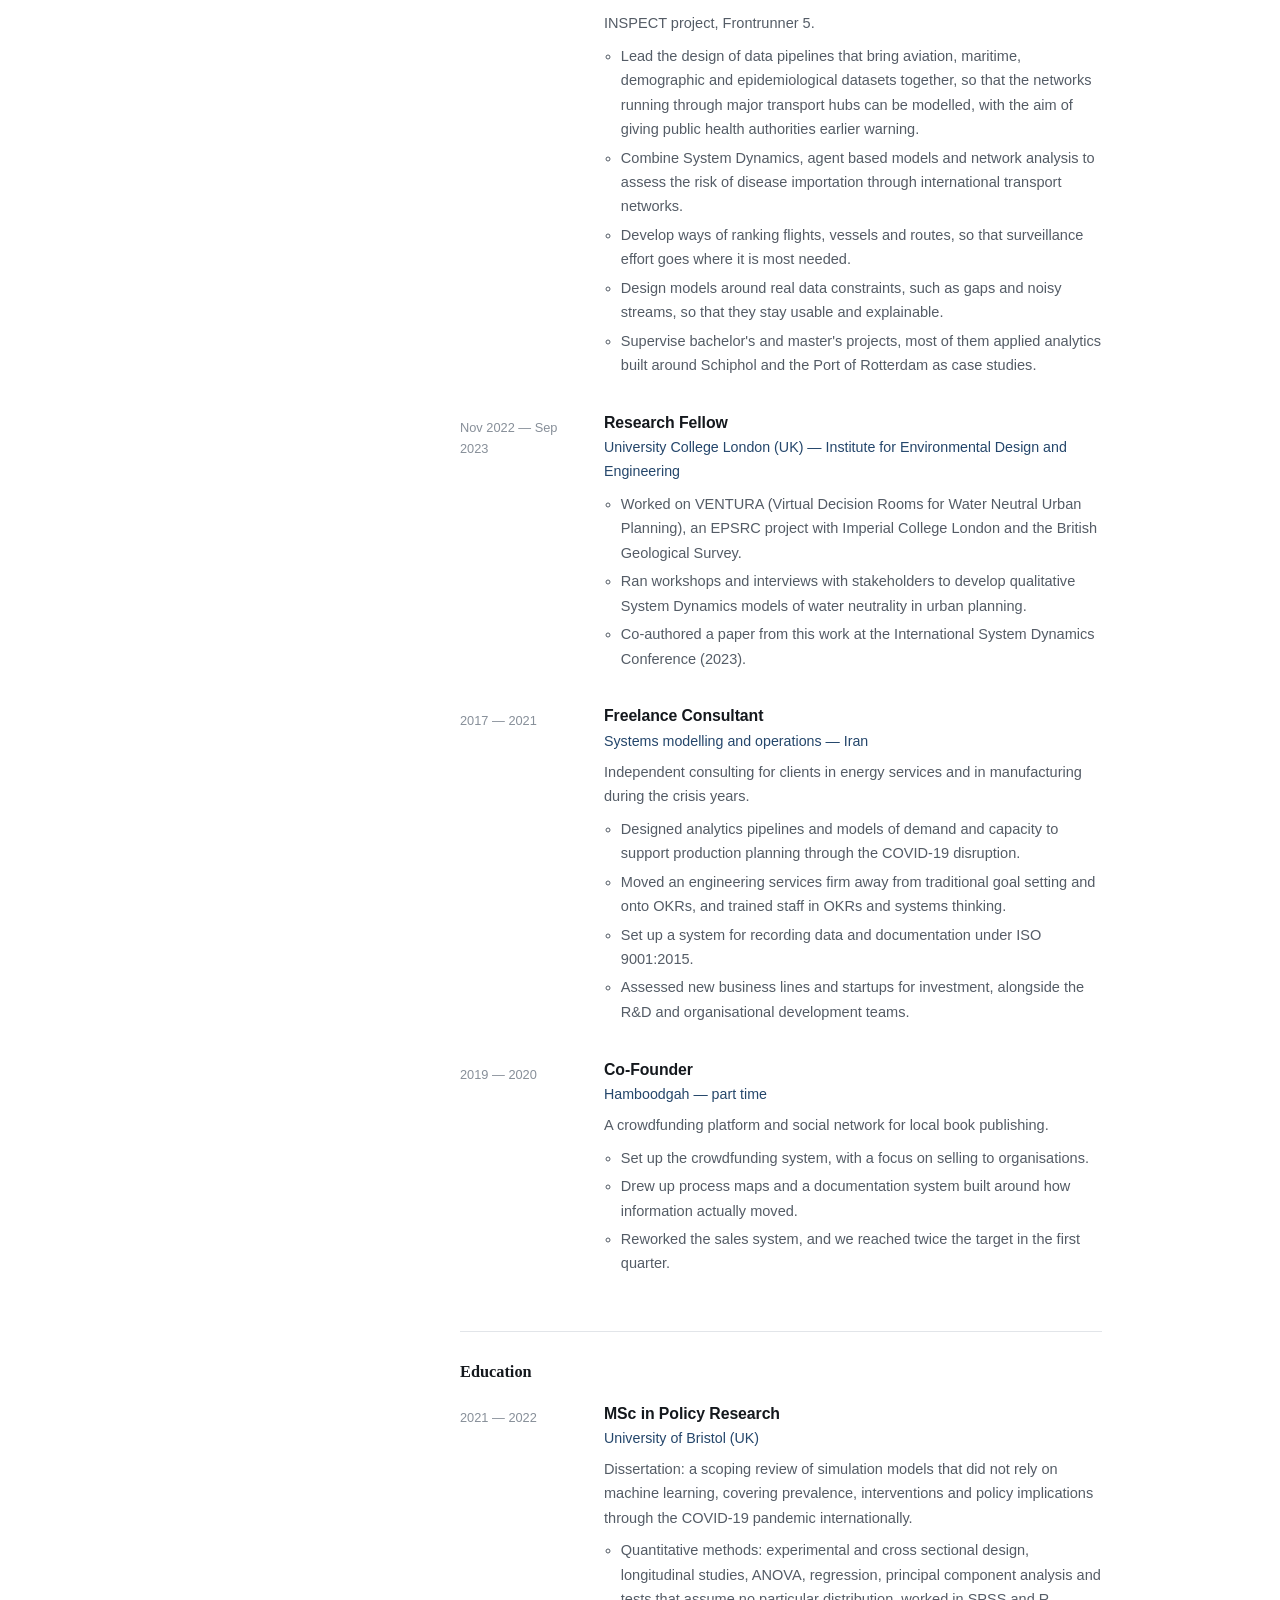
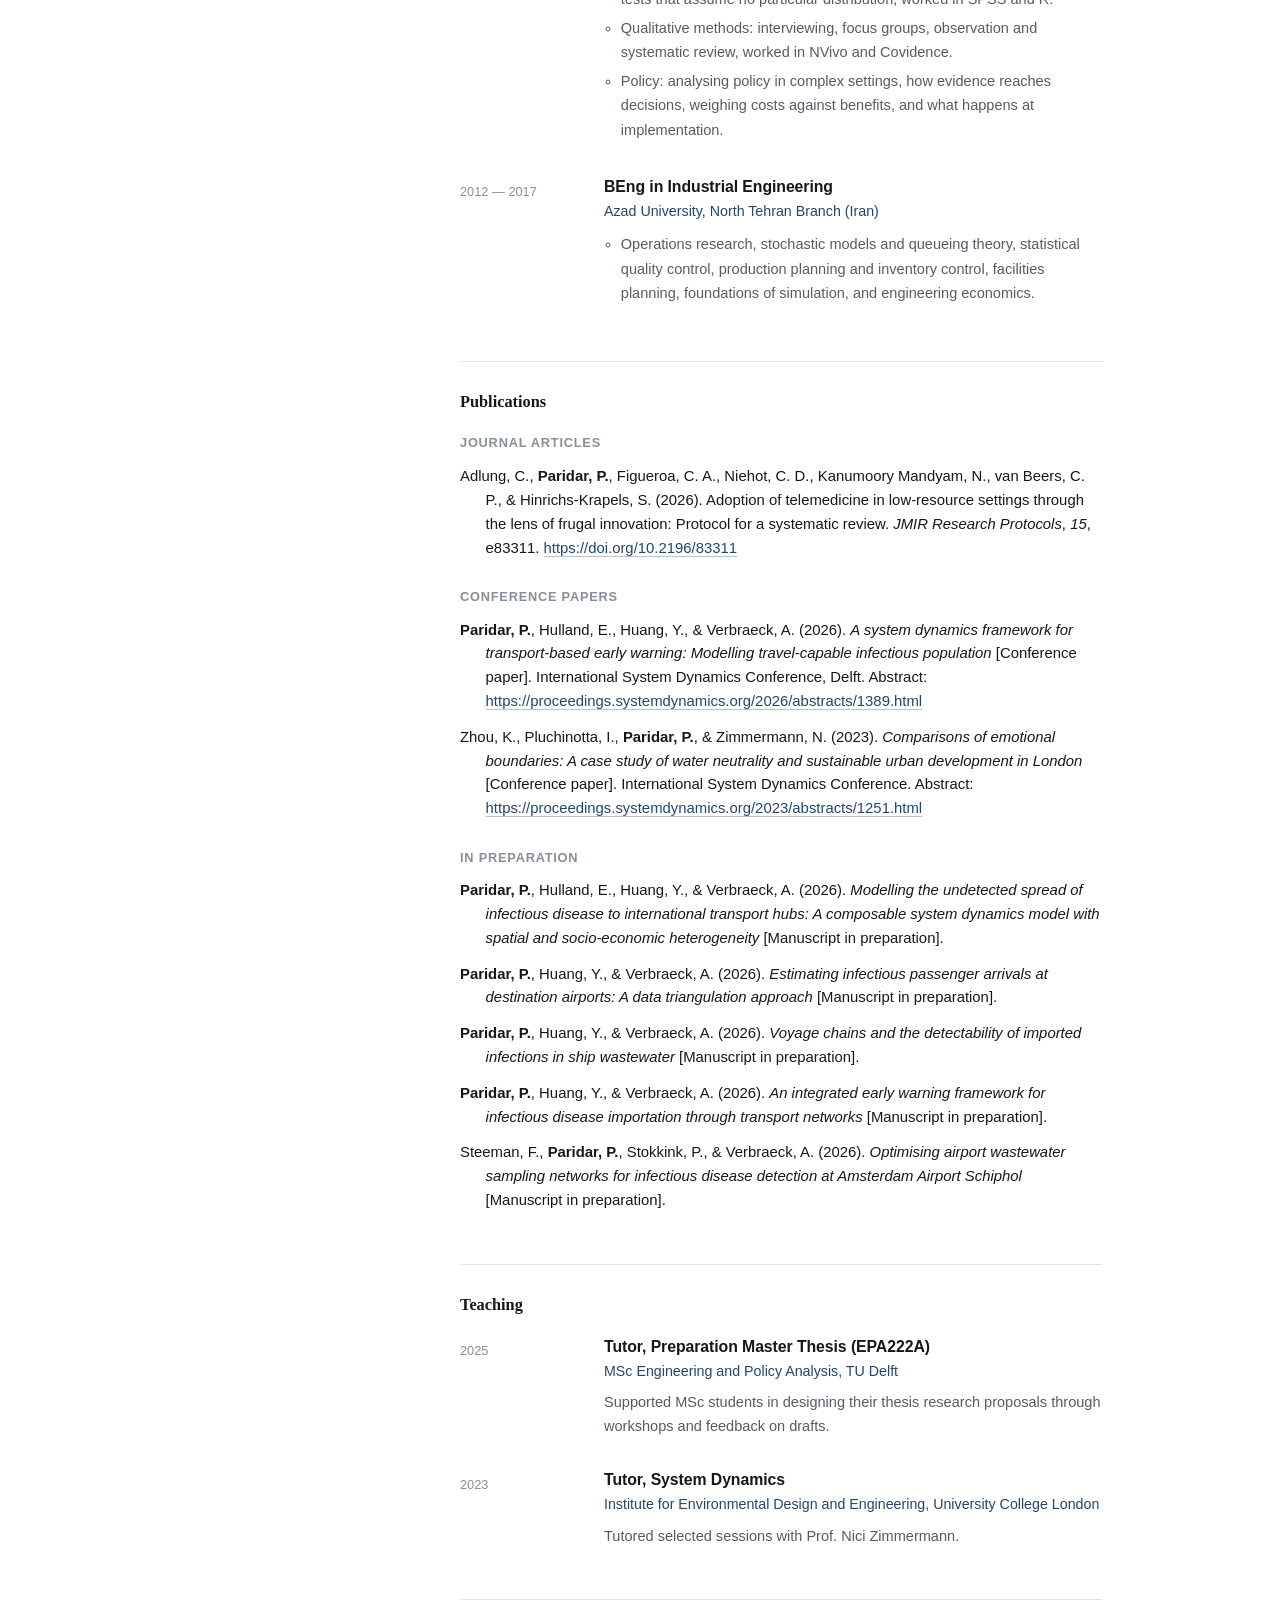
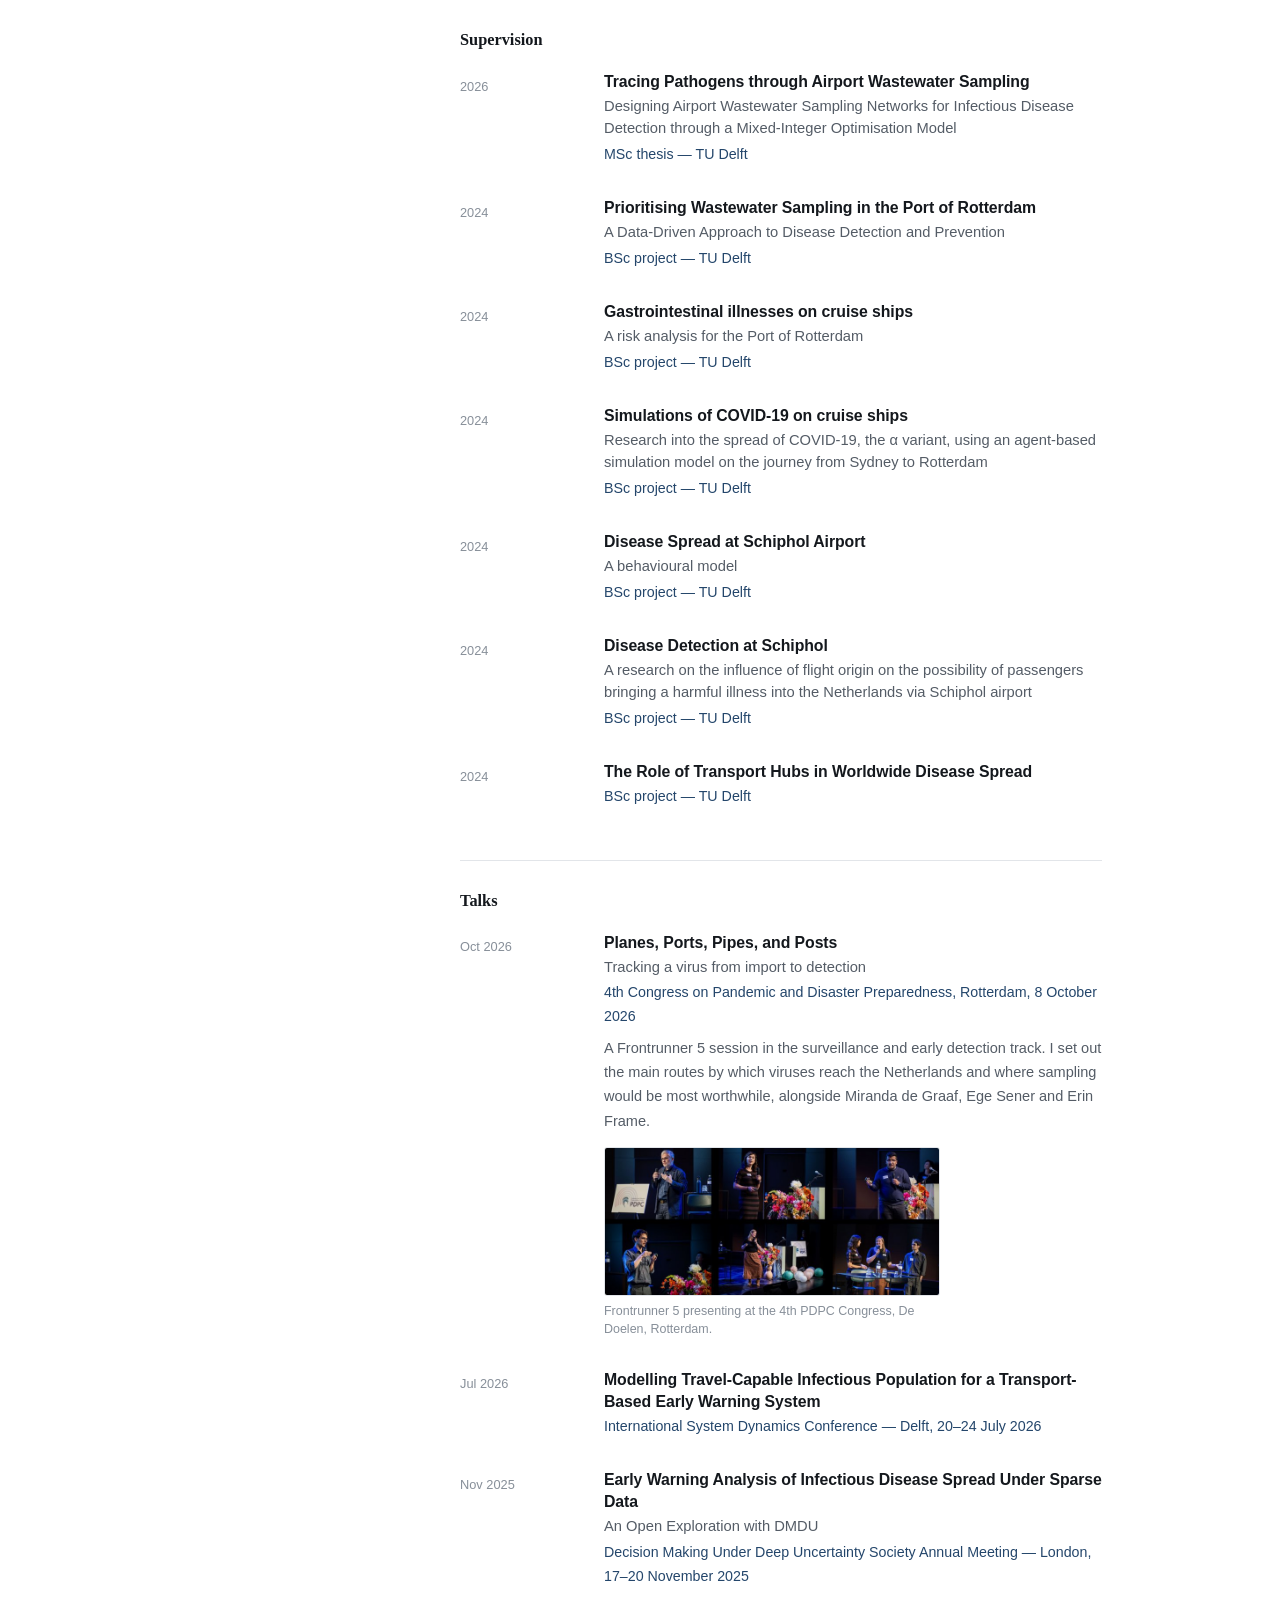
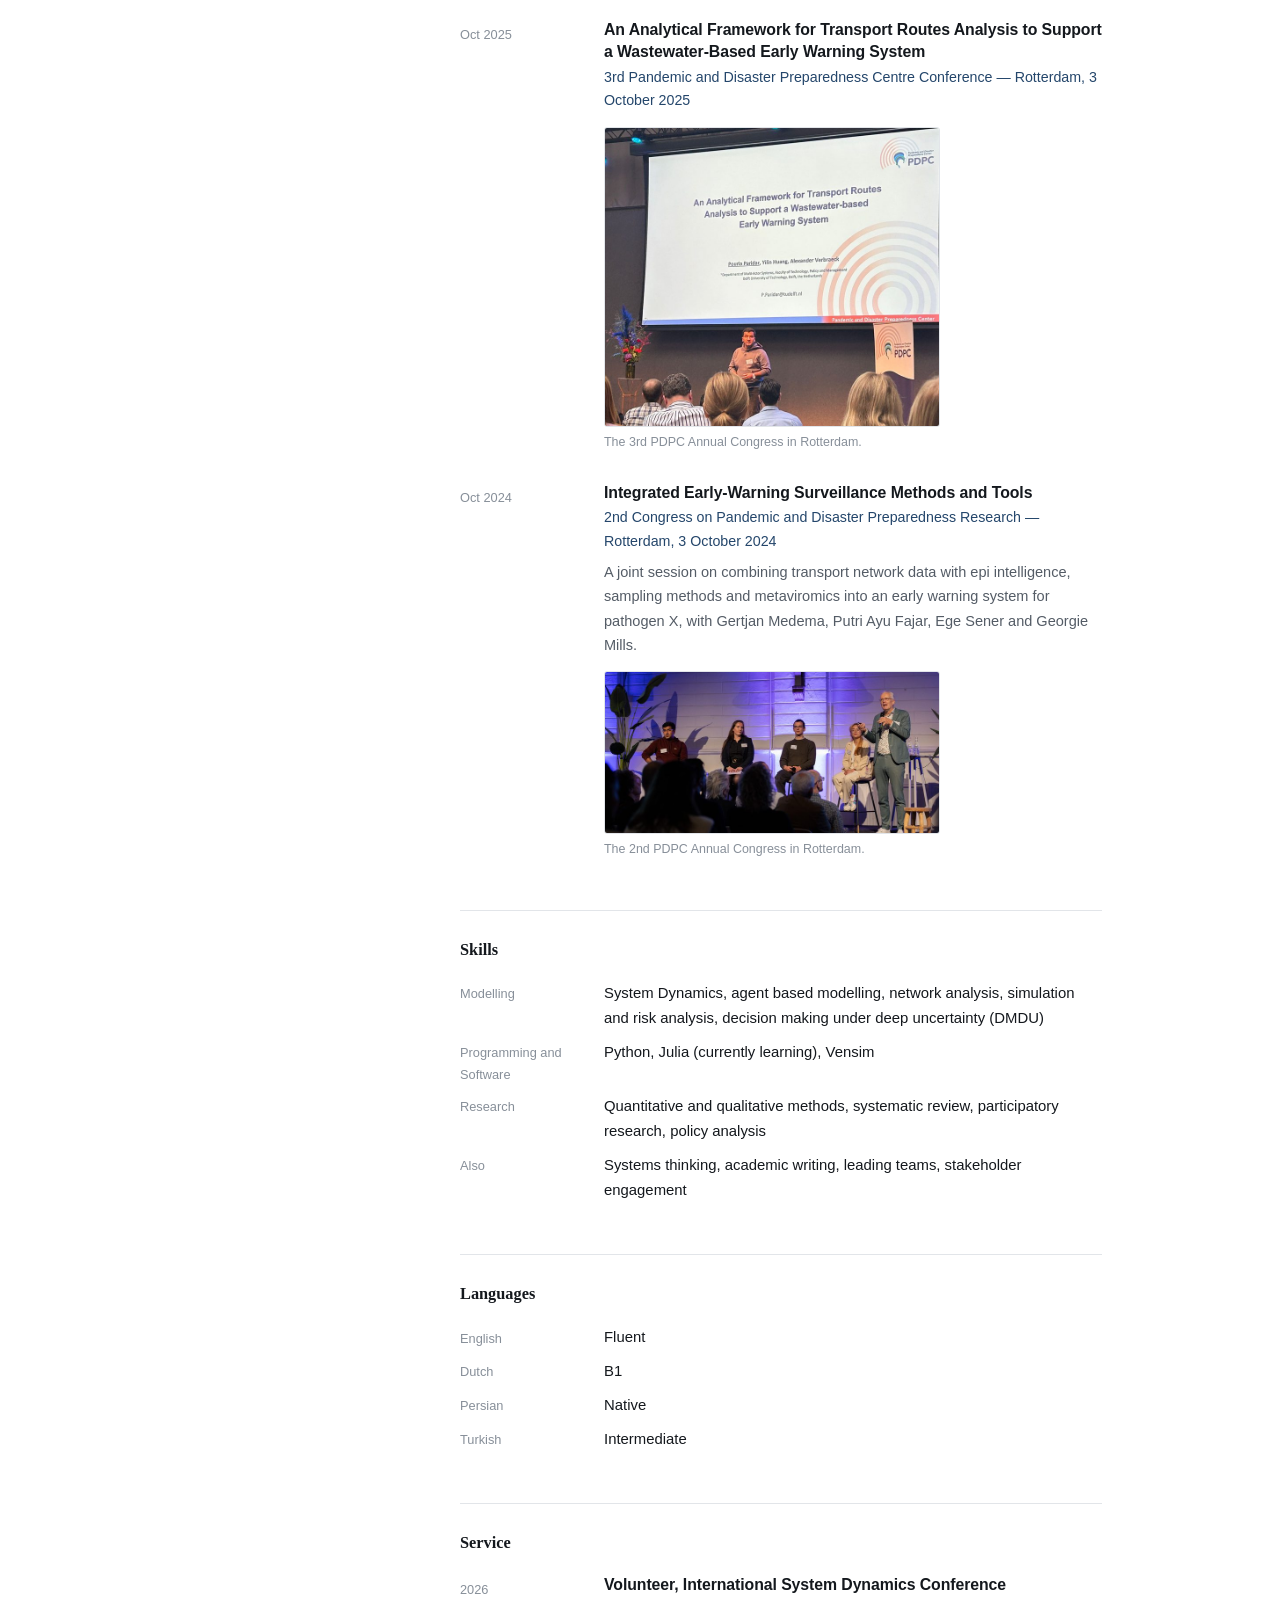
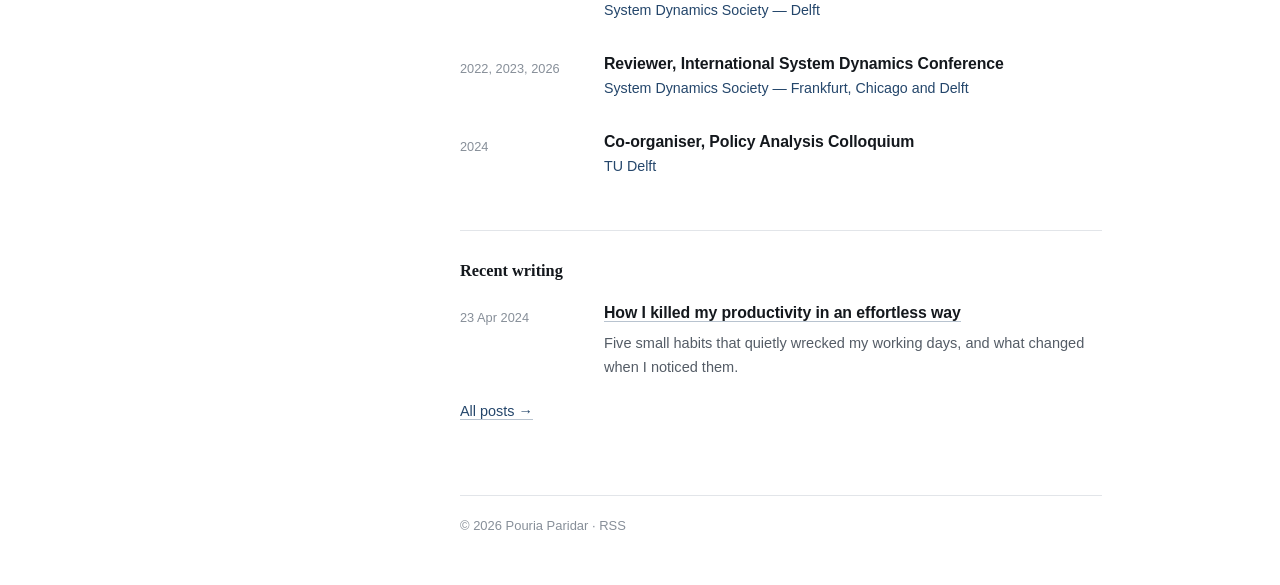
==== commit d3b53385: "Publications updated" ====
--- a/index.html
+++ b/index.html
@@ -173,7 +173,7 @@
 <li><strong>Paridar, P.</strong>, Hulland, E., Huang, Y., &amp; Verbraeck, A. (2026). <em>A system dynamics framework for transport-based early warning: Modelling travel-capable infectious population</em> [Conference paper]. International System Dynamics Conference, Delft. Abstract: <a href="https://proceedings.systemdynamics.org/2026/abstracts/1389.html">https://proceedings.systemdynamics.org/2026/abstracts/1389.html</a></li><li>Zhou, K., Pluchinotta, I., <strong>Paridar, P.</strong>, &amp; Zimmermann, N. (2023). <em>Comparisons of emotional boundaries: A case study of water neutrality and sustainable urban development in London</em> [Conference paper]. International System Dynamics Conference. Abstract: <a href="https://proceedings.systemdynamics.org/2023/abstracts/1251.html">https://proceedings.systemdynamics.org/2023/abstracts/1251.html</a></li>  </ul>
   <h3 class="pub-group">In preparation</h3>
   <ul class="pubs">
-<li><strong>Paridar, P.</strong>, Hulland, E., Huang, Y., &amp; Verbraeck, A. (2026). <em>Modelling the travel of infectious people to transport hubs: A system dynamics model of mpox clade Ib in the Democratic Republic of the Congo</em> [Manuscript in preparation].</li><li><strong>Paridar, P.</strong>, Huang, Y., &amp; Verbraeck, A. (2026). <em>MEWSID: An AIS-based early-warning framework for infectious disease importation through maritime trade</em> [Manuscript in preparation].</li><li><strong>Paridar, P.</strong>, Huang, Y., &amp; Verbraeck, A. (2026). <em>Coupling onboard transmission and itinerary networks to assess outbreak risk on cruise ships</em> [Manuscript in preparation].</li><li>Steeman, F., <strong>Paridar, P.</strong>, Stokkink, P., &amp; Verbraeck, A. (2026). <em>Optimising airport wastewater sampling networks for infectious disease detection at Amsterdam Airport Schiphol</em> [Manuscript in preparation].</li>  </ul>
+<li><strong>Paridar, P.</strong>, Hulland, E., Huang, Y., &amp; Verbraeck, A. (2026). <em>Modelling the undetected spread of infectious disease to international transport hubs: A composable system dynamics model with spatial and socio-economic heterogeneity</em> [Manuscript in preparation].</li><li><strong>Paridar, P.</strong>, Huang, Y., &amp; Verbraeck, A. (2026). <em>Estimating infectious passenger arrivals at destination airports: A data triangulation approach</em> [Manuscript in preparation].</li><li><strong>Paridar, P.</strong>, Huang, Y., &amp; Verbraeck, A. (2026). <em>Voyage chains and the detectability of imported infections in ship wastewater</em> [Manuscript in preparation].</li><li><strong>Paridar, P.</strong>, Huang, Y., &amp; Verbraeck, A. (2026). <em>An integrated early warning framework for infectious disease importation through transport networks</em> [Manuscript in preparation].</li><li>Steeman, F., <strong>Paridar, P.</strong>, Stokkink, P., &amp; Verbraeck, A. (2026). <em>Optimising airport wastewater sampling networks for infectious disease detection at Amsterdam Airport Schiphol</em> [Manuscript in preparation].</li>  </ul>
 
 </section>
 <section class="sec">
@@ -363,4 +363,4 @@
 
 </div>
 </body>
-</html>
+</html>
